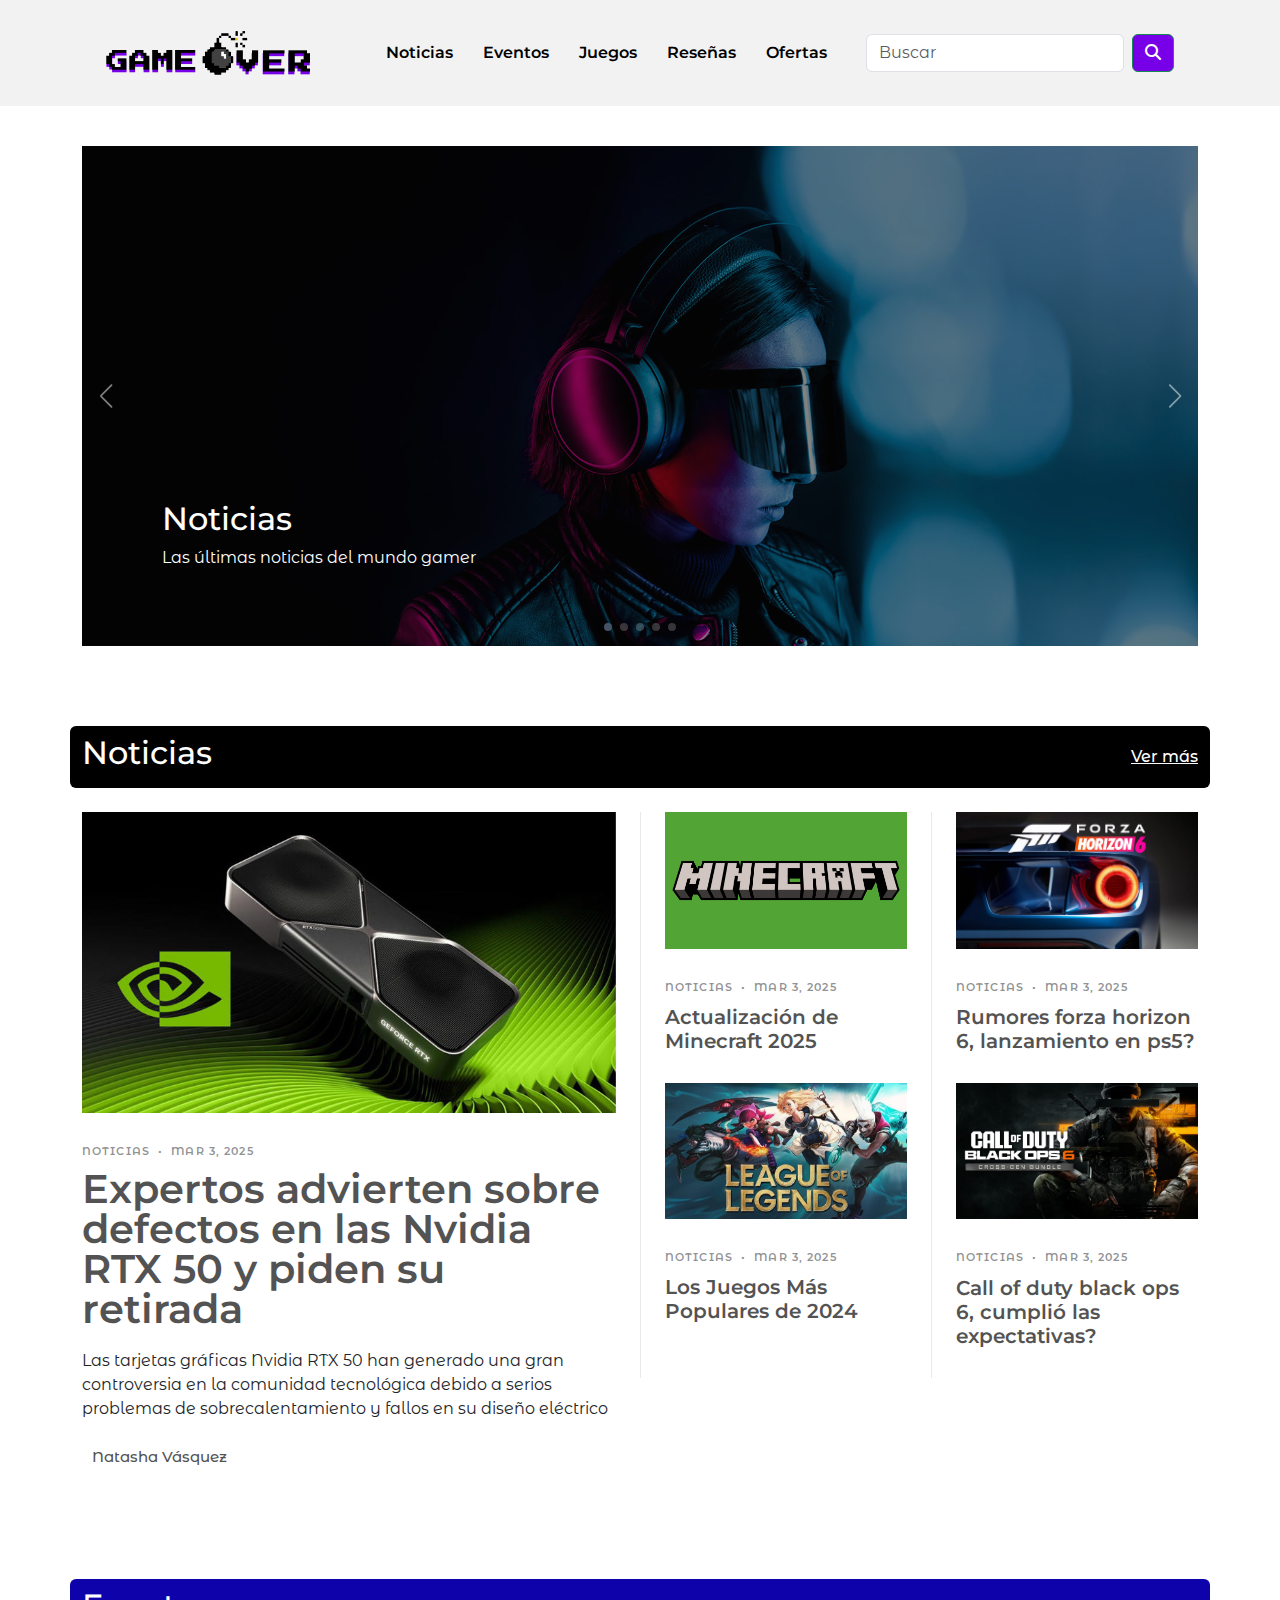
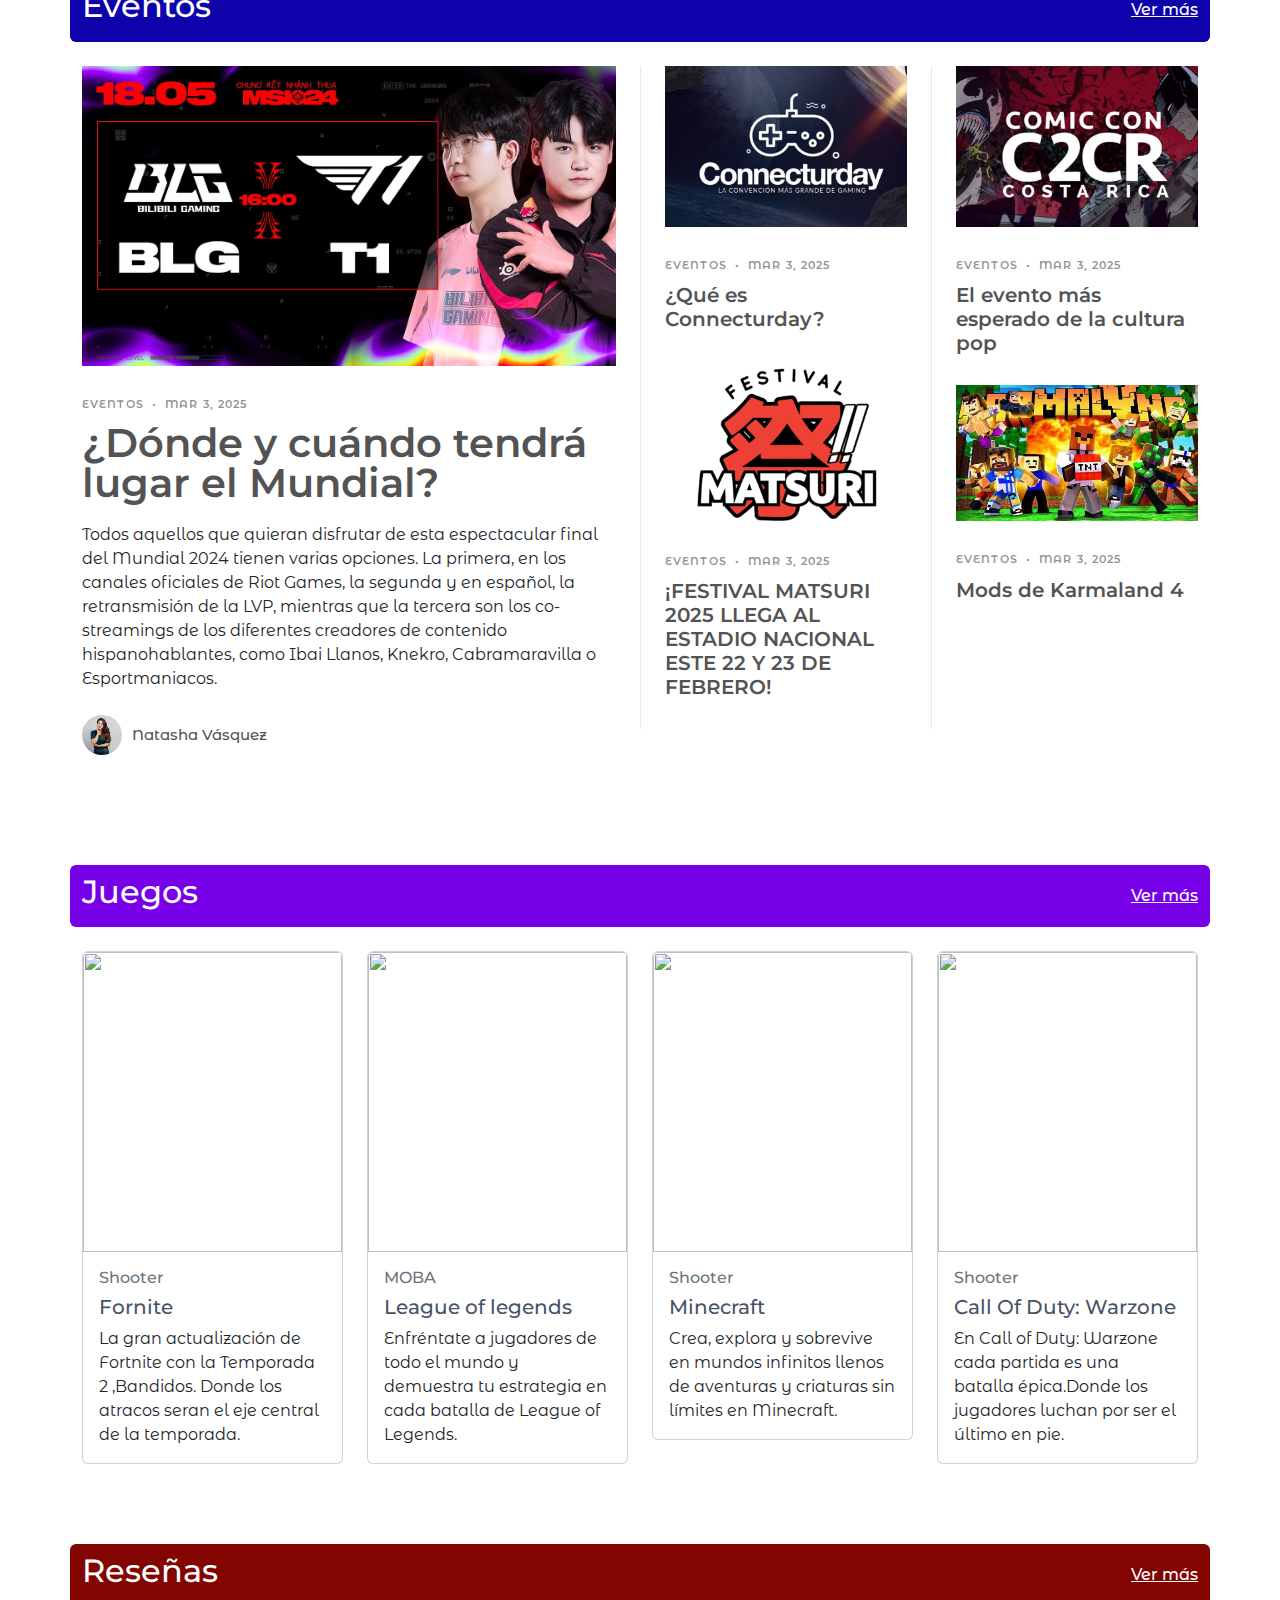
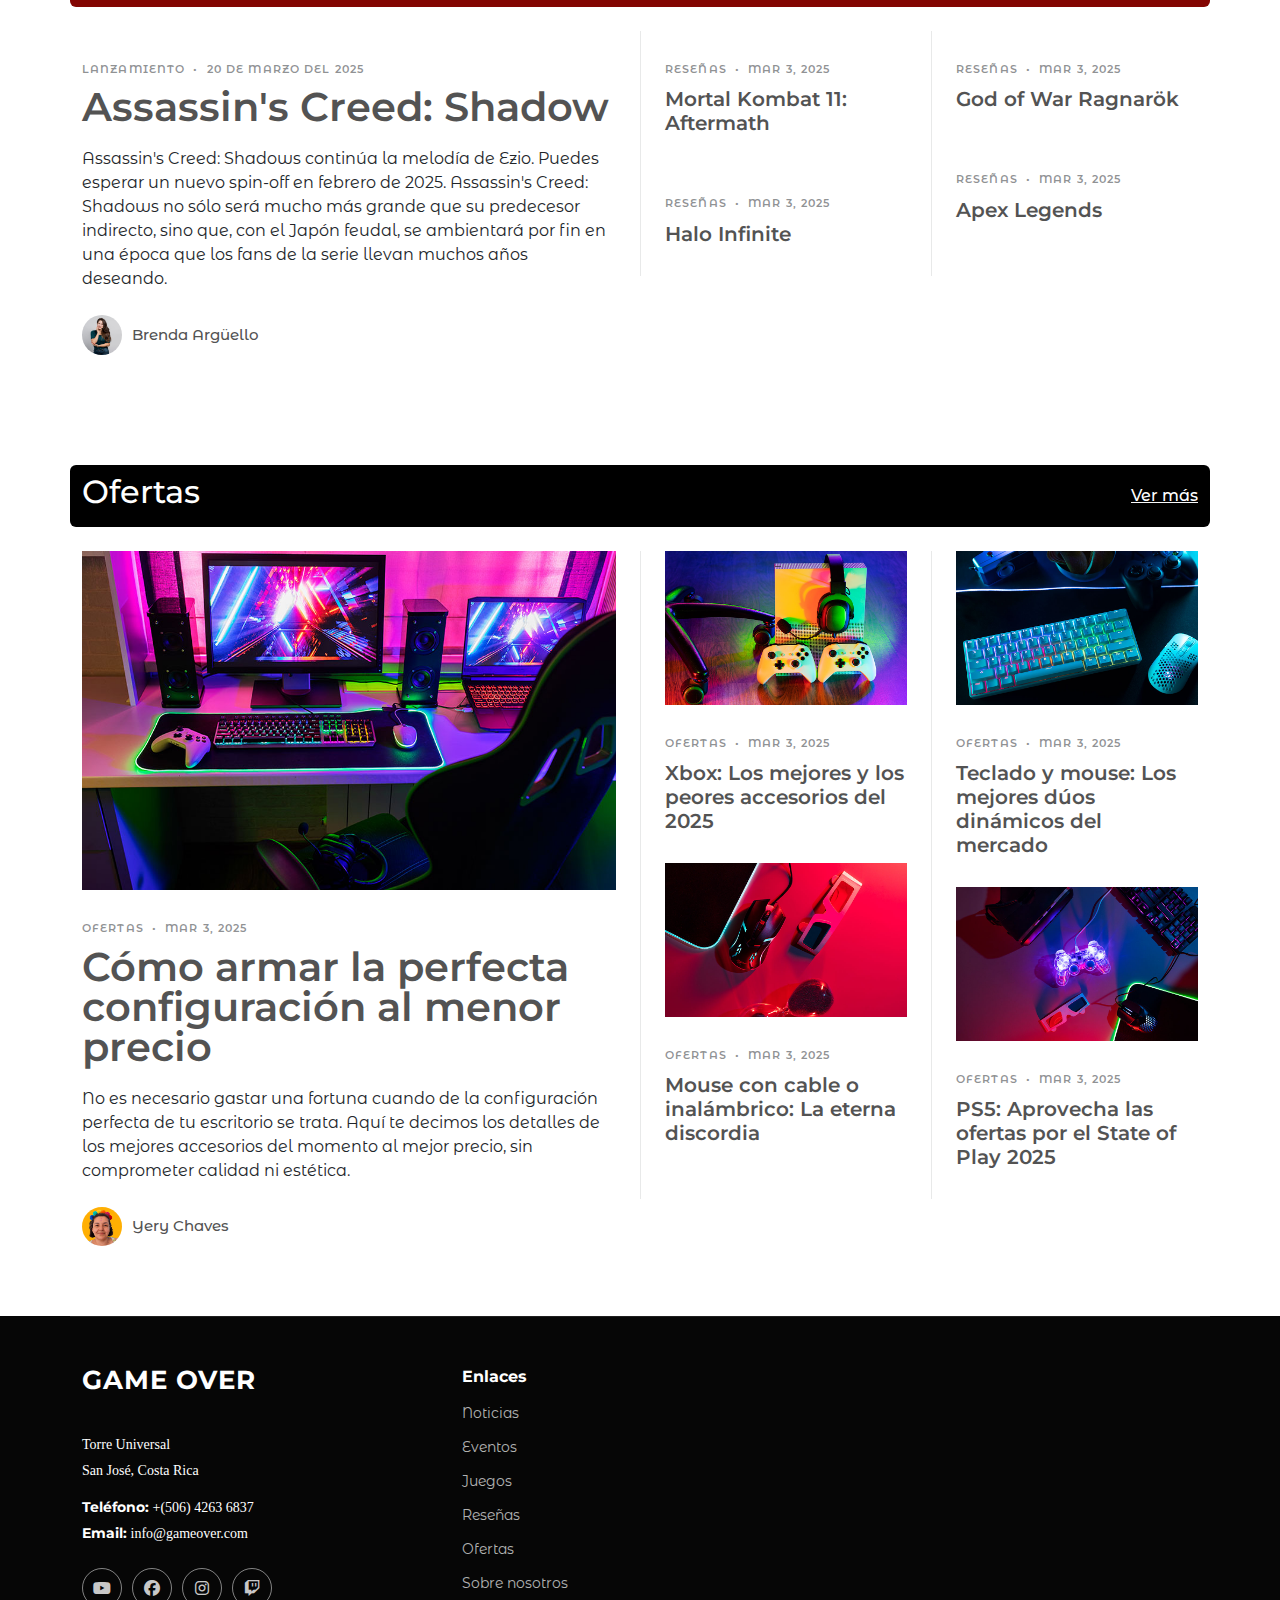
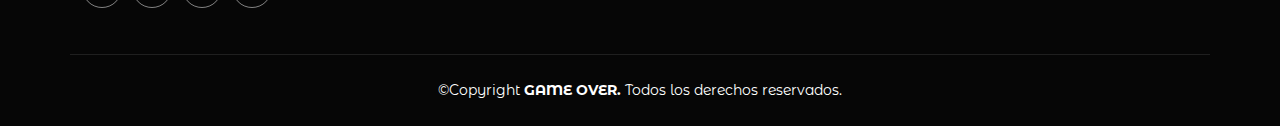
==== index.html @ 5824008f "Merge pull request #15 from yerychaves/natyBranch" ====
<!DOCTYPE html>
<html lang="es">
  <head>
    <meta charset="utf-8" />
    <meta content="width=device-width, initial-scale=1.0" name="viewport" />
    <title>GAME OVER</title>
    <meta
      name="description"
      content="Página informativa acerca del mundo de los videojuegos"
    />
    <meta name="keywords" content="Página informativa gamer" />

    <!-- Search -->
    <link rel="stylesheet" href="assets/css/main.css" />
    <link
      href="https://cdn.jsdelivr.net/npm/bootstrap@5.2.0/dist/css/bootstrap.min.css"
      rel="stylesheet"
      integrity="sha384-gH2yIJqKdNHPEq0n4Mqa/HGKIhSkIHeL5AyhkYV8i59U5AR6csBvApHHNl/vI1Bx"
      crossorigin="anonymous"
    />

    <!-- Favicons -->
    <link href="assets/img/favicon.png" rel="icon" />
    <link href="assets/img/game-over-icon.png" rel="game-over-icon" />

    <!-- Font Awesome -->
    <link
      rel="stylesheet"
      href="https://cdnjs.cloudflare.com/ajax/libs/font-awesome/6.7.2/css/all.min.css"
    />
    <script src="https://cdnjs.cloudflare.com/ajax/libs/font-awesome/6.7.2/js/all.min.js"></script>

    <!-- Fonts -->
    <link rel="preconnect" href="https://fonts.googleapis.com" />
    <link rel="preconnect" href="https://fonts.gstatic.com" crossorigin />
    <link
      href="https://fonts.googleapis.com/css2?family=Montserrat+Alternates:ital,wght@0,100;0,200;0,300;0,400;0,500;0,600;0,700;0,800;0,900;1,100;1,200;1,300;1,400;1,500;1,600;1,700;1,800;1,900&family=Montserrat:ital,wght@0,100..900;1,100..900&family=Press+Start+2P&display=swap"
      rel="stylesheet"
    />

    <!-- Vendor CSS Files -->
    <link
      href="https://cdn.jsdelivr.net/npm/bootstrap@5.3.3/dist/css/bootstrap.min.css"
      rel="stylesheet"
    />
    <link
      rel="stylesheet"
      href="https://cdn.jsdelivr.net/npm/bootstrap-icons@1.11.3/font/bootstrap-icons.min.css"
    />
    <link
      href="https://cdnjs.cloudflare.com/ajax/libs/aos/2.3.4/aos.css"
      rel="stylesheet"
    />
    <link
      rel="stylesheet"
      href="https://cdn.jsdelivr.net/npm/swiper@11/swiper-bundle.min.css"
    />

    <!-- Main CSS File -->
    <link href="assets/css/styles.css" rel="stylesheet" />
    <link href="assets/css/main.css" rel="stylesheet" />
  </head>

  <body class="index-page">
    <header id="header" class="header d-flex align-items-center sticky-top">
      <div
        class="container position-relative d-flex align-items-center justify-content-between"
      >
        <a
          href="index.html"
          class="logo d-flex align-items-center me-auto me-xl-0 ms-4"
        >
          <img src="assets/img/logoweb-GameOver.png" />
        </a>

        <nav id="navmenu" class="navmenu">
          <ul>
            <li>
              <a href="noticias.html" class="fs-6 fw-semibold color-text-nav"
                >Noticias</a
              >
            </li>
            <li>
              <a href="eventos.html" class="fs-6 fw-semibold color-text-nav"
                >Eventos</a
              >
            </li>
            <li>
              <a href="juegos.html" class="fs-6 fw-semibold color-text-nav"
                >Juegos</a
              >
            </li>
            <li>
              <a href="resenas.html" class="fs-6 fw-semibold color-text-nav"
                >Reseñas</a
              >
            </li>
            <li>
              <a href="ofertas.html" class="fs-6 fw-semibold color-text-nav"
                >Ofertas</a
              >
            </li>
            <li>
              <!-- Search Function -->
              <form class="d-flex p-4" role="search">
                <input
                  class="form-control me-2"
                  type="search"
                  placeholder="Buscar"
                  aria-label="Search"
                  id="search-input"
                />
                <button
                  class="btn btn-outline-success bg-color-buttom"
                  type="button"
                  onclick="search()"
                >
                  <i class="fa-solid fa-magnifying-glass color-icon"></i>
                </button>
              </form>
            </li>
          </ul>
          <i class="mobile-nav-toggle d-xl-none bi bi-list"></i>
        </nav>
      </div>
    </header>

    <main class="main">
      <!-- Slider Section -->
      <section id="slider" class="slider section dark-background">
        <div class="container" data-aos="fade-up" data-aos-delay="100">
          <div class="swiper init-swiper">
            <script type="application/json" class="swiper-config">
              {
                "loop": true,
                "speed": 600,
                "autoplay": {
                  "delay": 5000
                },
                "slidesPerView": "auto",
                "centeredSlides": true,
                "pagination": {
                  "el": ".swiper-pagination",
                  "type": "bullets",
                  "clickable": true
                },
                "navigation": {
                  "nextEl": ".swiper-button-next",
                  "prevEl": ".swiper-button-prev"
                }
              }
            </script>

            <div class="swiper-wrapper">
              <div
                class="swiper-slide"
                style="background-image: url('assets/img/noticias-slide.jpg')"
              >
                <div class="content">
                  <h2>
                    <a href="noticias.html"
                      >Noticias</a
                    >
                  </h2>
                  <p>
                    Las últimas noticias del mundo gamer
                  </p>
                </div>
              </div>

              <div
                class="swiper-slide"
                style="background-image: url('assets/img/eventos-slide.jpg')"
              >
                <div class="content">
                  <h2>
                    <a href="eventos.html"
                      >Eventos</a
                    >
                  </h2>
                  <p>
                    Todo sobre los eventos del momento
                  </p>
                </div>
              </div>

              <div
                class="swiper-slide"
                style="background-image: url('assets/img/juegos-slide.jpg')"
              >
                <div class="content">
                  <h2>
                    <a href="juegos.html"
                      >Juegos</a
                    >
                  </h2>
                  <p>
                    Todo lo que quieres saber
                  </p>
                </div>
              </div>

              <div
                class="swiper-slide"
                style="background-image: url('assets/img/resenas-slide.jpg')"
              >
                <div class="content">
                  <h2>
                    <a href="resenas.html"
                      >Reseñas</a
                    >
                  </h2>
                  <p>
                    Descubre nuevos favoritos
                  </p>
                </div>
              </div>

              <div
                class="swiper-slide"
                style="background-image: url('assets/img/ofertas-slide.jpg')"
              >
                <div class="content">
                  <h2>
                    <a href="ofertas.html">Ofertas</a>
                  </h2>
                  <p>Imperdibles oportunidades</p>
                </div>
              </div>
            </div>

            <div class="swiper-button-next"></div>
            <div class="swiper-button-prev"></div>

            <div class="swiper-pagination"></div>
          </div>
        </div>
      </section>
      <!-- /Slider Section -->

      <!-- Noticias Category Section -->
      <section id="lifestyle-category" class="lifestyle-category section">
        <div
          class="container bg-noticias-title mb-4 rounded"
          data-aos="fade-up"
        >
          <div class="d-flex align-items-center justify-content-between py-2">
            <h2 class="text-white">Noticias</h2>
            <a
              href="noticias.html"
              class="text-white fs-6 fw-medium text-decoration-underline link-underline-light"
              >Ver más</a
            >
          </div>
        </div>

        <div class="container" data-aos="fade-up" data-aos-delay="100">
          <div class="row g-5">
            <div class="col-lg-6">
              <div class="post-list lg">
                <a href="noticias-nota.html"
                  ><img src="assets/img/nvidia.jpg" alt="" class="img-fluid"
                /></a>
                <div class="post-meta">
                  <span class="date">Noticias</span>
                  <span class="mx-1">•</span> <span>Mar 3, 2025</span>
                </div>
                <h2>
                  <a href="noticias-nota.html"
                    >Expertos advierten sobre defectos en las Nvidia RTX 50 y
                    piden su retirada</a
                  >
                </h2>
                <p class="mb-4 d-block">
                  Las tarjetas gráficas Nvidia RTX 50 han generado una gran
                  controversia en la comunidad tecnológica debido a serios
                  problemas de sobrecalentamiento y fallos en su diseño
                  eléctrico
                </p>

                <div class="d-flex align-items-center author">
                  <div class="photo">
                    <img src="assets/img/naty.jpeg" alt="" class="img-fluid" />
                  </div>
                  <div class="name">
                    <h3 class="m-0 p-0">Natasha Vásquez</h3>
                  </div>
                </div>
              </div>
            </div>

            <div class="col-lg-6">
              <div class="row g-5">
                <div class="col-lg-6 border-start custom-border">
                  <div class="post-list">
                    <a href="noticias-nota.html"
                      ><img
                        src="assets/img/minecraft.jpg"
                        alt=""
                        class="img-fluid"
                    /></a>
                    <div class="post-meta">
                      <span class="date">Noticias</span>
                      <span class="mx-1">•</span> <span>Mar 3, 2025</span>
                    </div>
                    <h2>
                      <a href="noticias-nota.html"
                        >Actualización de Minecraft 2025</a
                      >
                    </h2>
                  </div>
                  <div class="post-list">
                    <a href="noticias-nota.html"
                      ><img
                        src="assets/img/LEAGUE.jpg"
                        alt=""
                        class="img-fluid"
                    /></a>
                    <div class="post-meta">
                      <span class="date">Noticias</span>
                      <span class="mx-1">•</span> <span>Mar 3, 2025</span>
                    </div>
                    <h2>
                      <a
                        href="https://www.compralobueno.com/gaming/juegos-mas-populares/"
                        >Los Juegos Más Populares de 2024</a
                      >
                    </h2>
                  </div>
                </div>
                <div class="col-lg-6 border-start custom-border">
                  <div class="post-list">
                    <a href="noticias-nota.html"
                      ><img
                        src="assets/img/forza.jpg"
                        alt=""
                        class="img-fluid"
                    /></a>
                    <div class="post-meta">
                      <span class="date">Noticias</span>
                      <span class="mx-1">•</span> <span>Mar 3, 2025</span>
                    </div>
                    <h2>
                      <a href="noticias-nota.html"
                        >Rumores forza horizon 6, lanzamiento en ps5?</a
                      >
                    </h2>
                  </div>
                  <div class="post-list">
                    <a href="noticias-nota.html"
                      ><img src="assets/img/call.jpg" alt="" class="img-fluid"
                    /></a>
                    <div class="post-meta">
                      <span class="date">Noticias</span>
                      <span class="mx-1">•</span> <span>Mar 3, 2025</span>
                    </div>
                    <h2>
                      <a href="noticias-nota.html"
                        >Call of duty black ops 6, cumplió las expectativas?</a
                      >
                    </h2>
                  </div>
                </div>
              </div>
            </div>
          </div>
        </div>
      </section>
      <!-- /Noticias Category Section -->

      <!-- Eventos Category Section -->
      <section id="lifestyle-category" class="lifestyle-category section">
        <div class="container bg-eventos-title mb-4 rounded" data-aos="fade-up">
          <div class="d-flex align-items-center justify-content-between py-2">
            <h2 class="text-white">Eventos</h2>
            <a
              href="eventos.html"
              class="text-white strong fs-6 fw-medium text-decoration-underline link-underline-light"
              >Ver más</a
            >
          </div>
        </div>

        <div class="container" data-aos="fade-up" data-aos-delay="100">
          <div class="row g-5">
            <div class="col-lg-6">
              <div class="post-list lg">
                <a href="eventos-nota.html"
                  ><img
                    src="assets/img/T1.jpg"
                    alt=""
                    class="img-fluid"
                /></a>
                <div class="post-meta">
                  <span class="date">Eventos</span> <span class="mx-1">•</span>
                  <span>Mar 3, 2025</span>
                </div>
                <h2>
                  <a href="eventos-nota.html"
                    >¿Dónde y cuándo tendrá lugar el Mundial?</a
                  >
                </h2>
                <p class="mb-4 d-block">
                  Todos aquellos que quieran disfrutar de esta espectacular final del Mundial 2024 tienen varias opciones. La primera, en los canales oficiales de Riot Games, la segunda y en español, la retransmisión de la LVP, mientras que la tercera son los co-streamings de los diferentes creadores de contenido hispanohablantes, como Ibai Llanos, Knekro, Cabramaravilla o Esportmaniacos.
                </p>

                <div class="d-flex align-items-center author">
                  <div class="photo">
                    <img
                      src="assets/img/person-7.jpg"
                      alt=""
                      class="img-fluid"
                    />
                  </div>
                  <div class="name">
                    <h3 class="m-0 p-0">Natasha Vásquez</h3>
                  </div>
                </div>
              </div>
            </div>

            <div class="col-lg-6">
              <div class="row g-5">
                <div class="col-lg-6 border-start custom-border">
                  <div class="post-list">
                    <a href="eventos-nota.html"
                      ><img
                        src="assets/img/connect.png"
                        alt=""
                        class="img-fluid"
                    /></a>
                    <div class="post-meta">
                      <span class="date">Eventos</span>
                      <span class="mx-1">•</span> <span>Mar 3, 2025</span>
                    </div>
                    <h2>
                      <a href="eventos-nota.html"
                        >¿Qué es Connecturday?</a
                      >
                    </h2>
                  </div>
                  <div class="post-list">
                    <a href="eventos-nota.html"
                      ><img
                        src="assets/img/mitrsuri.png"
                        alt=""
                        class="img-fluid"
                    /></a>
                    <div class="post-meta">
                      <span class="date">Eventos</span>
                      <span class="mx-1">•</span> <span>Mar 3, 2025</span>
                    </div>
                    <h2>
                      <a href="eventos-nota.html"
                        >¡FESTIVAL MATSURI 2025 LLEGA AL ESTADIO NACIONAL ESTE 22 Y 23 DE FEBRERO!</a
                      >
                    </h2>
                  </div>
                </div>
                <div class="col-lg-6 border-start custom-border">
                  <div class="post-list">
                    <a href="eventos-nota.html"
                      ><img
                        src="assets/img/comicon.png"
                        alt=""
                        class="img-fluid"
                    /></a>
                    <div class="post-meta">
                      <span class="date">Eventos</span>
                      <span class="mx-1">•</span> <span>Mar 3, 2025</span>
                    </div>
                    <h2>
                      <a href="eventos-nota.html"
                        >El evento más esperado de la cultura pop</a
                      >
                    </h2>
                  </div>
                  <div class="post-list">
                    <a href="eventos-nota.html"
                      ><img
                        src="assets/img/karmal.jpg"
                        alt=""
                        class="img-fluid"
                    /></a>
                    <div class="post-meta">
                      <span class="date">Eventos</span>
                      <span class="mx-1">•</span> <span>Mar 3, 2025</span>
                    </div>
                    <h2>
                      <a href="eventos-nota.html"
                        >Mods de Karmaland 4</a
                      >
                    </h2>
                  </div>
                </div>
              </div>
            </div>
          </div>
        </div>
      </section>
      <!-- /Eventos Category Section -->

      <!-- Juegos Category Section -->
      <section id="lifestyle-category" class="lifestyle-category section">
        <!-- Section Title -->
        <div class="container bg-games-title mb-4 rounded" data-aos="fade-up">
          <div class="d-flex align-items-center justify-content-between py-2">
            <h2 class="text-white">Juegos</h2>
            <a
              href="juegos.html"
              class="text-white fs-6 fw-medium text-decoration-underline link-underline-light"
              >Ver más</a
            >
          </div>
        </div>
        <!-- End Section Title -->

        <div class="container" data-aos="fade-up" data-aos-delay="100">
          <div class="row">
            <div class="col-md-auto col-lg-3">
              <div class="card">
                <a
                  href="juegos-nota.html"
                  class="games-card-image position-relative overflow-hidden"
                >
                  <img
                    src="https://cdn2.unrealengine.com/fortnite-lawless-battle-pass-mx-1920x1080-51deb2a13c5b.jpg"
                    class="card-img-top img-games"
                    height="300"
                  />
                </a>

                <div class="card-body">
                  <h6 class="text-secondary">Shooter</h6>
                  <h5 class="card-title text-game-title">
                    <a href="juegos-nota.html"> Fornite </a>
                  </h5>
                  <p class="card-text">
                    La gran actualización de Fortnite con la Temporada 2
                    ,Bandidos. Donde los atracos seran el eje central de la
                    temporada.
                  </p>
                </div>
              </div>
            </div>
            <div class="col-md-auto col-lg-3">
              <div class="card">
                <a
                  href="juegos-nota.html"
                  class="games-card-image position-relative overflow-hidden"
                >
                  <img
                    src="https://wallpapers.com/images/hd/1920x1080-league-of-legends-background-1920-x-1080-ogwwvzev2qxoxl75.jpg"
                    class="card-img-top img-games"
                    height="300"
                  />
                </a>

                <div class="card-body">
                  <h6 class="text-secondary">MOBA</h6>
                  <h5 class="card-title text-game-title">
                    <a href="juegos-nota.html">League of legends</a>
                  </h5>

                  <p class="card-text">
                    Enfréntate a jugadores de todo el mundo y demuestra tu
                    estrategia en cada batalla de League of Legends.
                  </p>
                </div>
              </div>
            </div>
            <div class="col-md-auto col-lg-3">
              <div class="card">
                <a
                  href="juegos-nota.html"
                  class="games-card-image position-relative overflow-hidden"
                >
                  <img
                    src="https://cdn.hobbyconsolas.com/sites/navi.axelspringer.es/public/media/image/2023/05/minecraft-120-3043994.jpg?tf=3840x"
                    class="card-img-top img-games"
                    height="300"
                  />
                </a>

                <div class="card-body">
                  <h6 class="text-secondary">Shooter</h6>
                  <h5 class="card-title text-game-title">
                    <a href="juegos-nota.html">Minecraft</a>
                  </h5>
                  <p class="card-text">
                    Crea, explora y sobrevive en mundos infinitos llenos de
                    aventuras y criaturas sin límites en Minecraft.
                  </p>
                </div>
              </div>
            </div>
            <div class="col-md-auto col-lg-3">
              <div class="card">
                <a
                  href="juegos-nota.html"
                  class="games-card-image position-relative overflow-hidden"
                >
                  <img
                    src="https://media.licdn.com/dms/image/v2/D4E10AQEUc4L__mrqMA/image-shrink_800/image-shrink_800/0/1701281408947?e=2147483647&v=beta&t=LZA46An_N2zn8Nmxrc4jJYOj11Uv7iHcqcGezAhcIlQ"
                    class="card-img-top img-games"
                    height="300"
                  />
                </a>
                <div class="card-body">
                  <h6 class="text-secondary">Shooter</h6>
                  <h5 class="card-title text-game-title">
                    <a href="juegos-nota.html"> Call Of Duty: Warzone </a>
                  </h5>
                  <p class="card-text">
                    En Call of Duty: Warzone cada partida es una batalla
                    épica.Donde los jugadores luchan por ser el último en pie.
                  </p>
                </div>
              </div>
            </div>
          </div>
        </div>
      </section>
      <!-- /Juegos Category Section -->

      <!-- Reseñas Category Section -->
      <section id="lifestyle-category" class="lifestyle-category section">
        <!-- Section Title -->
        <div class="container bg-resenas-title mb-4 rounded" data-aos="fade-up">
          <div class="d-flex align-items-center justify-content-between py-2">
            <h2 class="text-white">Reseñas</h2>
            <a
              href="resenas.html"
              class="text-white fs-6 fw-medium text-decoration-underline link-underline-light"
              >Ver más</a
            >
          </div>
        </div>
        <!-- End Section Title -->

        <div class="container" data-aos="fade-up" data-aos-delay="100">
          <div class="row g-5">
            <div class="col-lg-6">
              <div class="post-list lg">
                <a href="resenas-nota.html"
                  ><img
                    src="https://staticctf.ubisoft.com/J3yJr34U2pZ2Ieem48Dwy9uqj5PNUQTn/1RLdppgLllgGZlkjuvHBu6/abbcf1e12935e4654a109324955a5087/RED_KEYART_STD_RGB_WW.jpg"
                    alt=""
                    class="img-fluid"
                /></a>
                <div class="post-meta">
                  <span class="date">Lanzamiento</span>
                  <span class="mx-1">•</span>
                  <span>20 de marzo del 2025</span>
                </div>
                <h2>
                  <a href="resenas-nota.html">Assassin's Creed: Shadow</a>
                </h2>
                <p class="mb-4 d-block">
                  Assassin's Creed: Shadows continúa la melodía de Ezio. Puedes
                  esperar un nuevo spin-off en febrero de 2025. Assassin's
                  Creed: Shadows no sólo será mucho más grande que su predecesor
                  indirecto, sino que, con el Japón feudal, se ambientará por
                  fin en una época que los fans de la serie llevan muchos años
                  deseando.
                </p>

                <div class="d-flex align-items-center author">
                  <div class="photo">
                    <img
                      src="assets/img/person-7.jpg"
                      alt=""
                      class="img-fluid"
                    />
                  </div>
                  <div class="name">
                    <h3 class="m-0 p-0">Brenda Argüello</h3>
                  </div>
                </div>
              </div>
            </div>

            <div class="col-lg-6">
              <div class="row g-5">
                <div class="col-lg-6 border-start custom-border">
                  <div class="post-list">
                    <a href="resenas-nota.html"
                      ><img
                        src="https://noespaisparafrikis.com/wp-content/uploads/2020/06/mortal-kombat-aftermath_portada.jpg"
                        alt=""
                        class="img-fluid"
                    /></a>
                    <div class="post-meta">
                      <span class="date">Reseñas</span>
                      <span class="mx-1">•</span> <span>Mar 3, 2025</span>
                    </div>
                    <h2>
                      <a href="resenas-nota.html"
                        >Mortal Kombat 11: Aftermath</a
                      >
                    </h2>
                  </div>
                  <div class="post-list">
                    <a href="resenas-nota.html"
                      ><img
                        src="https://generacionxbox.com/wp-content/uploads/2023/10/halo-infinite.jpg"
                        alt=""
                        class="img-fluid"
                    /></a>
                    <div class="post-meta">
                      <span class="date">Reseñas</span>
                      <span class="mx-1">•</span> <span>Mar 3, 2025</span>
                    </div>
                    <h2>
                      <a href="resenas-nota.html">Halo Infinite</a>
                    </h2>
                  </div>
                </div>
                <div class="col-lg-6 border-start custom-border">
                  <div class="post-list">
                    <a href="resenas-nota.html"
                      ><img
                        src="https://game-reviewer.com/wp-content/uploads/2022/10/1173124.jpg"
                        alt=""
                        class="img-fluid"
                    /></a>
                    <div class="post-meta">
                      <span class="date">Reseñas</span>
                      <span class="mx-1">•</span> <span>Mar 3, 2025</span>
                    </div>
                    <h2>
                      <a href="resenas-nota.html">God of War Ragnarök</a>
                    </h2>
                  </div>
                  <div class="post-list">
                    <a href="resenas-nota.html"
                      ><img
                        src="https://blogger.googleusercontent.com/img/b/R29vZ2xl/AVvXsEggNd9dol7JJT9hfhg2qhFZSaI9C-_733z0-wfw6TdT4qFgtNI3NtmPsc9m0-Am7SoooGMGFGENo70MJ2gZK46SwsVeab8BkkvvEm55Lj0DdTc4GzThT2Qfgi4jwrVc7rxrI4V8pko_rNkw/s1600/capa2.png"
                        alt=""
                        class="img-fluid"
                    /></a>
                    <div class="post-meta">
                      <span class="date">Reseñas</span>
                      <span class="mx-1">•</span> <span>Mar 3, 2025</span>
                    </div>
                    <h2>
                      <a href="resenas-nota.html">Apex Legends</a>
                    </h2>
                  </div>
                </div>
              </div>
            </div>
          </div>
        </div>
      </section>
      <!-- /Reseñas Category Section -->

      <!-- Ofertas Category Section -->
      <section id="lifestyle-category" class="lifestyle-category section">
        <!-- Section Title -->
        <div class="container bg-ofertas-title mb-4 rounded" data-aos="fade-up">
          <div class="d-flex align-items-center justify-content-between py-2">
            <h2 class="text-white">Ofertas</h2>
            <a
              href="ofertas.html"
              class="text-white fs-6 fw-medium text-decoration-underline link-underline-light"
              >Ver más</a
            >
          </div>
        </div>
        <!-- End Section Title -->

        <div class="container" data-aos="fade-up" data-aos-delay="100">
          <div class="row g-5">
            <div class="col-lg-6">
              <div class="post-list lg">
                <a href="ofertas-nota.html"
                  ><img src="assets/img/ofertas-1.jpg" alt="" class="img-fluid"
                /></a>
                <div class="post-meta">
                  <span class="date">Ofertas</span> <span class="mx-1">•</span>
                  <span>Mar 3, 2025</span>
                </div>
                <h2>
                  <a href="ofertas-nota.html"
                    >Cómo armar la perfecta configuración al menor precio</a
                  >
                </h2>
                <p class="mb-4 d-block">
                  No es necesario gastar una fortuna cuando de la configuración
                  perfecta de tu escritorio se trata. Aquí te decimos los
                  detalles de los mejores accesorios del momento al mejor
                  precio, sin comprometer calidad ni estética.
                </p>

                <div class="d-flex align-items-center author">
                  <div class="photo">
                    <img
                      src="assets/img/yac-index-pic.jpg"
                      alt=""
                      class="img-fluid"
                    />
                  </div>
                  <div class="name">
                    <h3 class="m-0 p-0">Yery Chaves</h3>
                  </div>
                </div>
              </div>
            </div>

            <div class="col-lg-6">
              <div class="row g-5">
                <div class="col-lg-6 border-start custom-border">
                  <div class="post-list">
                    <a href="ofertas-nota.html"
                      ><img
                        src="assets/img/ofertas-2.jpg"
                        alt=""
                        class="img-fluid"
                    /></a>
                    <div class="post-meta">
                      <span class="date">Ofertas</span>
                      <span class="mx-1">•</span> <span>Mar 3, 2025</span>
                    </div>
                    <h2>
                      <a href="ofertas-nota.html"
                        >Xbox: Los mejores y los peores accesorios del 2025</a
                      >
                    </h2>
                  </div>
                  <div class="post-list">
                    <a href="ofertas-nota.html"
                      ><img
                        src="assets/img/ofertas-3.jpg"
                        alt=""
                        class="img-fluid"
                    /></a>
                    <div class="post-meta">
                      <span class="date">Ofertas</span>
                      <span class="mx-1">•</span> <span>Mar 3, 2025</span>
                    </div>
                    <h2>
                      <a href="ofertas-nota.html"
                        >Mouse con cable o inalámbrico: La eterna discordia</a
                      >
                    </h2>
                  </div>
                </div>
                <div class="col-lg-6 border-start custom-border">
                  <div class="post-list">
                    <a href="ofertas-nota.html"
                      ><img
                        src="assets/img/ofertas-4.jpg"
                        alt=""
                        class="img-fluid"
                    /></a>
                    <div class="post-meta">
                      <span class="date">Ofertas</span>
                      <span class="mx-1">•</span> <span>Mar 3, 2025</span>
                    </div>
                    <h2>
                      <a href="ofertas-nota.html"
                        >Teclado y mouse: Los mejores dúos dinámicos del
                        mercado</a
                      >
                    </h2>
                  </div>
                  <div class="post-list">
                    <a href="ofertas-nota.html"
                      ><img
                        src="assets/img/ofertas-5.jpg"
                        alt=""
                        class="img-fluid"
                    /></a>
                    <div class="post-meta">
                      <span class="date">Ofertas</span>
                      <span class="mx-1">•</span> <span>Mar 3, 2025</span>
                    </div>
                    <h2>
                      <a href="ofertas-nota.html"
                        >PS5: Aprovecha las ofertas por el State of Play 2025</a
                      >
                    </h2>
                  </div>
                </div>
              </div>
            </div>
          </div>
        </div>
      </section>
      <!-- /Ofertas Category Section -->
    </main>

    <footer id="footer" class="footer dark-background">
      <div class="container footer-top">
        <div class="row gy-4">
          <div class="col-lg-4 col-md-6 footer-about">
            <a href="index.html" class="logo d-flex align-items-center">
              <span class="sitename">GAME OVER</span>
            </a>
            <div class="footer-contact pt-3">
              <p>Torre Universal</p>
              <p>San José, Costa Rica</p>
              <p class="mt-3">
                <strong>Teléfono:</strong> <span>+(506) 4263 6837</span>
              </p>
              <p><strong>Email:</strong> <span>info@gameover.com</span></p>
            </div>

            <div class="social-links d-flex mt-4">
              <a
                href="https://www.youtube.com/"
                alt="Cuenta de YouTube de GAME OVER"
                target="_blank"
                ><i class="fa-brands fa-youtube"></i
              ></a>
              <a
                href="https://www.facebook.com/"
                alt="Cuenta de Facebook de GAME OVER"
                target="_blank"
                ><i class="fa-brands fa-facebook"></i
              ></a>
              <a
                href="https://www.instagram.com/"
                alt="Cuenta de Instagram de GAME OVER"
                target="_blank"
                ><i class="fa-brands fa-instagram"></i
              ></a>
              <a
                href="https://www.twitch.tv/"
                alt="Cuenta de Twitch de GAME OVER"
                target="_blank"
                ><i class="fa-brands fa-twitch"></i
              ></a>
            </div>
          </div>

          <div class="col-lg-2 col-md-3 footer-links">
            <h4>Enlaces</h4>
            <ul>
              <li><a href="noticias.html">Noticias</a></li>
              <li><a href="eventos.html">Eventos</a></li>
              <li><a href="juegos.html">Juegos</a></li>
              <li><a href="resenas.html">Reseñas</a></li>
              <li><a href="ofertas.html">Ofertas</a></li>
              <li><a href="sobre-nosotros.html">Sobre nosotros</a></li>
            </ul>
          </div>
        </div>
      </div>

      <div class="container copyright text-center mt-4">
        <p>
          ©<span>Copyright</span
          ><strong class="px-1 sitename">GAME OVER.</strong
          ><span>Todos los derechos reservados.</span>
        </p>
      </div>
    </footer>

    <!-- Scroll Top -->
    <a
      href="#"
      id="scroll-top"
      class="scroll-top d-flex align-items-center justify-content-center"
      ><i class="bi bi-arrow-up-short"></i
    ></a>

    <!-- Preloader -->
    <div id="preloader"></div>

    <!-- Vendor JS Files -->
    <script src="https://cdn.jsdelivr.net/npm/bootstrap@5.3.3/dist/js/bootstrap.bundle.min.js"></script>
    <script src="https://cdnjs.cloudflare.com/ajax/libs/aos/2.3.4/aos.js"></script>
    <script src="https://cdn.jsdelivr.net/npm/swiper@11/swiper-bundle.min.js"></script>

    <!-- Main JS File -->
    <script src="assets/js/main.js"></script>
    <script src="assets/js/search.js"></script>
  </body>
</html>
---- assets/css/main.css ----
.press-start-2p-regular {
  font-family: "Press Start 2P", serif;
  font-weight: 400;
  font-style: normal;
}

.montserrat-alternates-thin {
  font-family: "Montserrat Alternates", serif;
  font-weight: 100;
  font-style: normal;
}

.montserrat-alternates-extralight {
  font-family: "Montserrat Alternates", serif;
  font-weight: 200;
  font-style: normal;
}

.montserrat-alternates-light {
  font-family: "Montserrat Alternates", serif;
  font-weight: 300;
  font-style: normal;
}

.montserrat-alternates-regular {
  font-family: "Montserrat Alternates", serif;
  font-weight: 400;
  font-style: normal;
}

.montserrat-alternates-medium {
  font-family: "Montserrat Alternates", serif;
  font-weight: 500;
  font-style: normal;
}

.montserrat-alternates-semibold {
  font-family: "Montserrat Alternates", serif;
  font-weight: 600;
  font-style: normal;
}

.montserrat-alternates-bold {
  font-family: "Montserrat Alternates", serif;
  font-weight: 700;
  font-style: normal;
}

.montserrat-alternates-extrabold {
  font-family: "Montserrat Alternates", serif;
  font-weight: 800;
  font-style: normal;
}

.montserrat-alternates-black {
  font-family: "Montserrat Alternates", serif;
  font-weight: 900;
  font-style: normal;
}

.montserrat-alternates-thin-italic {
  font-family: "Montserrat Alternates", serif;
  font-weight: 100;
  font-style: italic;
}

.montserrat-alternates-extralight-italic {
  font-family: "Montserrat Alternates", serif;
  font-weight: 200;
  font-style: italic;
}

.montserrat-alternates-light-italic {
  font-family: "Montserrat Alternates", serif;
  font-weight: 300;
  font-style: italic;
}

.montserrat-alternates-regular-italic {
  font-family: "Montserrat Alternates", serif;
  font-weight: 400;
  font-style: italic;
}

.montserrat-alternates-medium-italic {
  font-family: "Montserrat Alternates", serif;
  font-weight: 500;
  font-style: italic;
}

.montserrat-alternates-semibold-italic {
  font-family: "Montserrat Alternates", serif;
  font-weight: 600;
  font-style: italic;
}

.montserrat-alternates-bold-italic {
  font-family: "Montserrat Alternates", serif;
  font-weight: 700;
  font-style: italic;
}

.montserrat-alternates-extrabold-italic {
  font-family: "Montserrat Alternates", serif;
  font-weight: 800;
  font-style: italic;
}

.montserrat-alternates-black-italic {
  font-family: "Montserrat Alternates", serif;
  font-weight: 900;
  font-style: italic;
}

.montserrat-regular-400{
  font-family: "Montserrat", serif;
  font-optical-sizing: auto;
  font-weight: 400;
  font-style: normal;
}

/* Global Colors - The following color variables are used throughout the website. Updating them here will change the color scheme of the entire website */
:root { 
  --background-color: #ffffff; /* Background color for the entire website, including individual sections */
  --default-color: #212529; /* Default color used for the majority of the text content across the entire website */
  --heading-color: #535353; /* Color for headings, subheadings and title throughout the website */
  --accent-color: #465367; /* Accent color that represents your brand on the website. It's used for buttons, links, and other elements that need to stand out */
  --surface-color: #ffffff; /* The surface color is used as a background of boxed elements within sections, such as cards, icon boxes, or other elements that require a visual separation from the global background. */
  --contrast-color: #ffffff; /* Contrast color for text, ensuring readability against backgrounds of accent, heading, or default colors. */
}

/* Nav Menu Colors - The following color variables are used specifically for the navigation menu. They are separate from the global colors to allow for more customization options */
:root {
  --nav-color: #6a6a6a;  /* The default color of the main navmenu links */
  --nav-hover-color: #465367; /* Applied to main navmenu links when they are hovered over or active */
  --nav-mobile-background-color: #ffffff; /* Used as the background color for mobile navigation menu */
  --nav-dropdown-background-color: #ffffff; /* Used as the background color for dropdown items that appear when hovering over primary navigation items */
  --nav-dropdown-color: #6a6a6a; /* Used for navigation links of the dropdown items in the navigation menu. */
  --nav-dropdown-hover-color: #465367; /* Similar to --nav-hover-color, this color is applied to dropdown navigation links when they are hovered over. */
}

/* Fonts */
:root {
  --default-font: "Montserrat Alternates", serif;
  --nav-font: "Montserrat", serif;
  --heading-font: "Montserrat", serif;
}

/* Color Presets - These classes override global colors when applied to any section or element, providing reuse of the same color scheme. */

.light-background {
  --background-color: #f9f9f9;
  --surface-color: #ffffff;
}

.dark-background {
  --background-color: #060606;
  --default-color: #ffffff;
  --heading-color: #ffffff;
  --surface-color: #252525;
  --contrast-color: #ffffff;
}

/* Smooth scroll */
:root {
  scroll-behavior: smooth;
}

/*--------------------------------------------------------------
# General Styling & Shared Classes
--------------------------------------------------------------*/
body {
  color: var(--default-color);
  background-color: var(--background-color);
  font-family: var(--default-font);
}

a {
  color: var(--accent-color);
  text-decoration: none;
  transition: 0.3s;
}

a:hover {
  color: color-mix(in srgb, var(--accent-color), transparent 25%);
  text-decoration: underline;
}

a:active {
	text-decoration: underline;
}

h1,
h2,
h3,
h4,
h5,
h6 {
  color: var(--heading-color);
  font-family: var(--heading-font);
}

/* PHP Email Form Messages
------------------------------*/
.php-email-form .error-message {
  display: none;
  background: #df1529;
  color: #ffffff;
  text-align: left;
  padding: 15px;
  margin-bottom: 24px;
  font-weight: 600;
}

.php-email-form .sent-message {
  display: none;
  color: #ffffff;
  background: #059652;
  text-align: center;
  padding: 15px;
  margin-bottom: 24px;
  font-weight: 600;
}

.php-email-form .loading {
  display: none;
  background: var(--surface-color);
  text-align: center;
  padding: 15px;
  margin-bottom: 24px;
}

.php-email-form .loading:before {
  content: "";
  display: inline-block;
  border-radius: 50%;
  width: 24px;
  height: 24px;
  margin: 0 10px -6px 0;
  border: 3px solid var(--accent-color);
  border-top-color: var(--surface-color);
  animation: php-email-form-loading 1s linear infinite;
}

@keyframes php-email-form-loading {
  0% {
    transform: rotate(0deg);
  }

  100% {
    transform: rotate(360deg);
  }
}

/*--------------------------------------------------------------
# Global Header
--------------------------------------------------------------*/
.header {
  --background-color: #f2f2f2;
  color: var(--default-color);
  background-color: var(--background-color);
  padding: 10px 0;
  transition: all 0.5s;
  z-index: 997;
}

.header .logo {
  line-height: 1;
}

.header .logo img {
  max-height: 45px;
  margin-right: 10px;
}

.header .logo h1 {
  font-size: 30px;
  margin: 0;
  font-weight: 500;
  color: var(--heading-color);
}

.header .header-social-links {
  padding-right: 15px;
}

.header .header-social-links a {
  color: color-mix(in srgb, var(--default-color), transparent 40%);
  padding-left: 6px;
  display: inline-block;
  transition: 0.3s;
  font-size: 16px;
}

.header .header-social-links a:hover {
  color: var(--accent-color);
}

.header .header-social-links a i {
  line-height: 0px;
}

@media (max-width: 1200px) {
  .header .logo {
    order: 1;
  }

  .header .header-social-links {
    order: 2;
  }

  .header .navmenu {
    order: 3;
  }
}

/*--------------------------------------------------------------
# Navigation Menu
--------------------------------------------------------------*/
/* Navmenu - Desktop */
@media (min-width: 1200px) {
  .navmenu {
    padding: 0;
  }

  .navmenu ul {
    margin: 0;
    padding: 0;
    display: flex;
    list-style: none;
    align-items: center;
  }

  .navmenu li {
    position: relative;
  }

  .navmenu a,
  .navmenu a:focus {
    color: var(--nav-color);
    padding: 18px 15px;
    font-size: 14px;
    font-family: var(--nav-font);
    font-weight: 400;
    display: flex;
    align-items: center;
    justify-content: space-between;
    white-space: nowrap;
    transition: 0.3s;
  }

  .navmenu a i,
  .navmenu a:focus i {
    font-size: 12px;
    line-height: 0;
    margin-left: 5px;
    transition: 0.3s;
  }

  .navmenu li:last-child a {
    padding-right: 0;
  }

  .navmenu li:hover>a,
  .navmenu .active,
  .navmenu .active:focus {
    color: var(--nav-hover-color);
  }

  .navmenu .dropdown ul {
    margin: 0;
    padding: 10px 0;
    background: var(--nav-dropdown-background-color);
    display: block;
    position: absolute;
    visibility: hidden;
    left: 14px;
    top: 130%;
    opacity: 0;
    transition: 0.3s;
    border-radius: 4px;
    z-index: 99;
    box-shadow: 0px 0px 30px rgba(0, 0, 0, 0.1);
  }

  .navmenu .dropdown ul li {
    min-width: 200px;
  }

  .navmenu .dropdown ul a {
    padding: 10px 20px;
    font-size: 15px;
    text-transform: none;
    color: var(--nav-dropdown-color);
  }

  .navmenu .dropdown ul a i {
    font-size: 12px;
  }

  .navmenu .dropdown ul a:hover,
  .navmenu .dropdown ul .active:hover,
  .navmenu .dropdown ul li:hover>a {
    color: var(--nav-dropdown-hover-color);
  }

  .navmenu .dropdown:hover>ul {
    opacity: 1;
    top: 100%;
    visibility: visible;
  }

  .navmenu .dropdown .dropdown ul {
    top: 0;
    left: -90%;
    visibility: hidden;
  }

  .navmenu .dropdown .dropdown:hover>ul {
    opacity: 1;
    top: 0;
    left: -100%;
    visibility: visible;
  }
}

/* Navmenu - Mobile */
@media (max-width: 1199px) {
  .mobile-nav-toggle {
    color: var(--nav-color);
    font-size: 28px;
    line-height: 0;
    margin-right: 10px;
    cursor: pointer;
    transition: color 0.3s;
  }

  .navmenu {
    padding: 0;
    z-index: 9997;
  }

  .navmenu ul {
    display: none;
    list-style: none;
    position: absolute;
    inset: 60px 20px 20px 20px;
    padding: 10px 0;
    margin: 0;
    border-radius: 6px;
    background-color: var(--nav-mobile-background-color);
    overflow-y: auto;
    transition: 0.3s;
    z-index: 9998;
    box-shadow: 0px 0px 30px rgba(0, 0, 0, 0.1);
  }

  .navmenu a,
  .navmenu a:focus {
    color: var(--nav-dropdown-color);
    padding: 10px 20px;
    font-family: var(--nav-font);
    font-size: 17px;
    font-weight: 500;
    display: flex;
    align-items: center;
    justify-content: space-between;
    white-space: nowrap;
    transition: 0.3s;
  }

  .navmenu a i,
  .navmenu a:focus i {
    font-size: 12px;
    line-height: 0;
    margin-left: 5px;
    width: 30px;
    height: 30px;
    display: flex;
    align-items: center;
    justify-content: center;
    border-radius: 50%;
    transition: 0.3s;
    background-color: color-mix(in srgb, var(--accent-color), transparent 90%);
  }

  .navmenu a i:hover,
  .navmenu a:focus i:hover {
    background-color: var(--accent-color);
    color: var(--contrast-color);
  }

  .navmenu a:hover,
  .navmenu .active,
  .navmenu .active:focus {
    color: var(--nav-dropdown-hover-color);
  }

  .navmenu .active i,
  .navmenu .active:focus i {
    background-color: var(--accent-color);
    color: var(--contrast-color);
    transform: rotate(180deg);
  }

  .navmenu .dropdown ul {
    position: static;
    display: none;
    z-index: 99;
    padding: 10px 0;
    margin: 10px 20px;
    background-color: var(--nav-dropdown-background-color);
    border: 1px solid color-mix(in srgb, var(--default-color), transparent 90%);
    box-shadow: none;
    transition: all 0.5s ease-in-out;
  }

  .navmenu .dropdown ul ul {
    background-color: rgba(33, 37, 41, 0.1);
  }

  .navmenu .dropdown>.dropdown-active {
    display: block;
    background-color: rgba(33, 37, 41, 0.03);
  }

  .mobile-nav-active {
    overflow: hidden;
  }

  .mobile-nav-active .mobile-nav-toggle {
    color: #fff;
    position: absolute;
    font-size: 32px;
    top: 15px;
    right: 15px;
    margin-right: 0;
    z-index: 9999;
  }

  .mobile-nav-active .navmenu {
    position: fixed;
    overflow: hidden;
    inset: 0;
    background: rgba(33, 37, 41, 0.8);
    transition: 0.3s;
  }

  .mobile-nav-active .navmenu>ul {
    display: block;
  }

  	/*Buscador*/

.header .searchLabel {
    padding-right: 15px;
	padding-left: 6px;
	position: relative;
	font-size: 16px;
}

.card{
    margin-bottom: 20px;
}

}

/*--------------------------------------------------------------
# Global Footer
--------------------------------------------------------------*/
.footer {
  color: var(--default-color);
  background-color: var(--background-color);
  font-size: 14px;
  position: relative;
}

.footer .footer-top {
  padding-top: 50px;
  border-top: 1px solid color-mix(in srgb, var(--default-color), transparent 90%);
}

.footer .footer-about .logo {
  line-height: 1;
  margin-bottom: 25px;
}

.footer .footer-about .logo img {
  max-height: 40px;
  margin-right: 6px;
}

.footer .footer-about .logo span {
  color: var(--heading-color);
  font-family: var(--heading-font);
  font-size: 26px;
  font-weight: 700;
  letter-spacing: 1px;
}

.footer .footer-about p {
  font-size: 14px;
  font-family: var(--heading-font);
}

.footer .social-links a {
  display: flex;
  align-items: center;
  justify-content: center;
  width: 40px;
  height: 40px;
  border-radius: 50%;
  border: 1px solid color-mix(in srgb, var(--default-color), transparent 50%);
  font-size: 16px;
  color: color-mix(in srgb, var(--default-color), transparent 20%);
  margin-right: 10px;
  transition: 0.3s;
}

.footer .social-links a:hover {
  color: var(--accent-color);
  border-color: var(--accent-color);
}

.footer h4 {
  font-size: 16px;
  font-weight: bold;
  position: relative;
  padding-bottom: 12px;
}

.footer .footer-links {
  margin-bottom: 30px;
}

.footer .footer-links ul {
  list-style: none;
  padding: 0;
  margin: 0;
}

.footer .footer-links ul i {
  padding-right: 2px;
  font-size: 12px;
  line-height: 0;
}

.footer .footer-links ul li {
  padding: 10px 0;
  display: flex;
  align-items: center;
}

.footer .footer-links ul li:first-child {
  padding-top: 0;
}

.footer .footer-links ul a {
  color: color-mix(in srgb, var(--default-color), transparent 30%);
  display: inline-block;
  line-height: 1;
}

.footer .footer-links ul a:hover {
  color: var(--accent-color);
}

.footer .footer-contact p {
  margin-bottom: 5px;
}

.footer .copyright {
  padding: 25px 0;
  border-top: 1px solid color-mix(in srgb, var(--default-color), transparent 90%);
}

.footer .copyright p {
  margin-bottom: 0;
}

.footer .credits {
  margin-top: 8px;
  font-size: 13px;
}

.footer .credits a {
  color: var(--default-color);
}

/*--------------------------------------------------------------
# Preloader
--------------------------------------------------------------*/
#preloader {
  position: fixed;
  inset: 0;
  z-index: 999999;
  overflow: hidden;
  background: var(--background-color);
  transition: all 0.6s ease-out;
}

#preloader:before {
  content: "";
  position: fixed;
  top: calc(50% - 30px);
  left: calc(50% - 30px);
  border: 6px solid #ffffff;
  border-color: var(--accent-color) transparent var(--accent-color) transparent;
  border-radius: 50%;
  width: 60px;
  height: 60px;
  animation: animate-preloader 1.5s linear infinite;
}

@keyframes animate-preloader {
  0% {
    transform: rotate(0deg);
  }

  100% {
    transform: rotate(360deg);
  }
}

/*--------------------------------------------------------------
# Scroll Top Button
--------------------------------------------------------------*/
.scroll-top {
  position: fixed;
  visibility: hidden;
  opacity: 0;
  right: 15px;
  bottom: 15px;
  z-index: 99999;
  background-color: var(--accent-color);
  width: 40px;
  height: 40px;
  border-radius: 4px;
  transition: all 0.4s;
}

.scroll-top i {
  font-size: 24px;
  color: var(--contrast-color);
  line-height: 0;
}

.scroll-top:hover {
  background-color: color-mix(in srgb, var(--accent-color), transparent 20%);
  color: var(--contrast-color);
}

.scroll-top.active {
  visibility: visible;
  opacity: 1;
}

/*--------------------------------------------------------------
# Disable aos animation delay on mobile devices
--------------------------------------------------------------*/
@media screen and (max-width: 768px) {
  [data-aos-delay] {
    transition-delay: 0 !important;
  }
}

/*--------------------------------------------------------------
# Global Page Titles & Breadcrumbs
--------------------------------------------------------------*/
.page-title {
  color: var(--default-color);
  background-color: var(--background-color);
  padding: 25px 0;
  position: relative;
  border-bottom: 1px solid color-mix(in srgb, var(--default-color), transparent 90%);
}

.page-title h1 {
  font-size: 24px;
  font-weight: 700;
}

.page-title .breadcrumbs ol {
  display: flex;
  flex-wrap: wrap;
  list-style: none;
  padding: 0;
  margin: 0;
  font-size: 14px;
  font-weight: 400;
}

.page-title .breadcrumbs ol li+li {
  padding-left: 10px;
}

.page-title .breadcrumbs ol li+li::before {
  content: "/";
  display: inline-block;
  padding-right: 10px;
  color: color-mix(in srgb, var(--default-color), transparent 70%);
}

/*--------------------------------------------------------------
# Global Sections
--------------------------------------------------------------*/
section,
.section {
  color: var(--default-color);
  background-color: var(--background-color);
  padding: 40px 0;
  scroll-margin-top: 90px;
  overflow: clip;
}

@media (max-width: 1199px) {

  section,
  .section {
    scroll-margin-top: 66px;
  }
}

/*--------------------------------------------------------------
# Global Section Titles
--------------------------------------------------------------*/
.section-title {
  margin-bottom: 60px;
  position: relative;
}

.section-title .section-title-container {
  padding-bottom: 10px;
  border-bottom: 2px solid var(--default-color);
}

.section-title h2 {
  font-size: 40px;
  font-weight: 0;
}

.section-title p {
  margin-bottom: 0;
}

.section-title p a {
  color: var(--default-color);
  text-transform: uppercase;
  font-size: 12px;
  letter-spacing: 0.5px;
  border-bottom: 1.5px solid var(--default-color);
  font-family: var(--nav-font);
  font-weight: 500;
  padding-bottom: 2px;
}

/*--------------------------------------------------------------
# Slider Section
--------------------------------------------------------------*/
.slider {
  background-color: transparent;
}

.slider .swiper-pagination .swiper-pagination-bullet {
  background-color: color-mix(in srgb, var(--default-color) 90%, white 15%);
}

.slider .swiper-pagination .swiper-pagination-bullet-active {
  background-color: var(--accent-color);
}

.slider .swiper-wrapper {
  height: auto !important;
}

.slider .swiper-slide {
  min-height: 500px;
  position: relative;
  display: flex;
  align-items: flex-end;
  background-repeat: no-repeat;
  background-size: cover;
}

.slider .swiper-slide::before {
  content: "";
  position: absolute;
  top: 0;
  left: 0;
  width: 100%;
  height: 100%;
  background: color-mix(in srgb, var(--background-color), transparent 50%);
}

@media (max-width: 575px) {
  .slider .swiper-slide {
    min-height: 300px;
  }
}

.slider .swiper-button-prev:after,
.slider .swiper-button-next:after {
  font-size: 24px;
  color: color-mix(in srgb, var(--default-color), transparent 50%);
}

.slider .content {
  padding: 60px 80px;
  max-width: 700px;
  position: relative;
}

.slider .content a,
.slider .content h2,
.slider .content p {
  color: var(--default-color);
}

/*--------------------------------------------------------------
# Trending Category Section
--------------------------------------------------------------*/
.trending-category .post-entry {
  margin-bottom: 30px;
}

.trending-category .post-entry img {
  margin-bottom: 30px;
}

.trending-category .post-entry h2 {
  margin-bottom: 20px;
  font-size: 20px;
  font-weight: 600;
  line-height: 1.2;
}

.trending-category .post-entry h2 a {
  color: var(--heading-color);
}

.trending-category .post-entry h2 a:hover {
  text-decoration: underline;
}

.trending-category .post-entry.lg h2 {
  font-size: 40px;
  line-height: 1;
}

.trending-category .post-meta {
  font-size: 11px;
  letter-spacing: 0.07rem;
  text-transform: uppercase;
  font-weight: 600;
  color: color-mix(in srgb, var(--default-color), transparent 50%);
  margin-bottom: 10px;
}

.trending-category .custom-border {
  border-color: color-mix(in srgb, var(--default-color), transparent 90%) !important;
}

@media (max-width: 768px) {
  .trending-category .custom-border {
    border: none !important;
  }
}

.trending-category .author .photo {
  margin-right: 10px;
}

.trending-category .author .photo img {
  width: 40px;
  border-radius: 50%;
  margin-bottom: 0;
}

.trending-category .author .name h3 {
  margin: 0;
  padding: 0;
  font-size: 15px;
  font-family: var(--default-font);
}

.trending-category .trending {
  border: 1px solid color-mix(in srgb, var(--default-color), transparent 90%);
}

.trending-category .trending>h3 {
  color: var(--default-color);
  padding: 20px;
  border-bottom: 1px solid color-mix(in srgb, var(--default-color), transparent 90%);
}

.trending-category .trending .trending-post {
  padding: 0;
  margin: 0;
}

.trending-category .trending .trending-post li {
  padding: 0;
  margin: 0;
  list-style: none;
  display: block;
}

.trending-category .trending .trending-post li a {
  display: block;
  padding: 20px;
  border-bottom: 1px solid color-mix(in srgb, var(--default-color), transparent 90%);
  position: relative;
  overflow: hidden;
  z-index: 2;
}

.trending-category .trending .trending-post li a .number {
  position: absolute;
  z-index: 1;
  font-size: 5rem;
  left: -10px;
  top: -20px;
  font-weight: 700;
  font-family: var(--heading-font);
  color: color-mix(in srgb, var(--default-color), transparent 95%);
}

.trending-category .trending .trending-post li a h3 {
  font-size: 18px;
  color: var(--default-color);
  transition: 0.3s;
}

.trending-category .trending .trending-post li a .author {
  color: color-mix(in srgb, var(--default-color), transparent 50%);
  font-weight: 500;
}

.trending-category .trending .trending-post li a:hover h3 {
  color: var(--default-color);
  text-decoration: underline;
}

.trending-category .trending .trending-post li:last-child a {
  border-bottom: none;
}

/*--------------------------------------------------------------
# Culture Category Section
--------------------------------------------------------------*/
.culture-category .post-entry {
  margin-bottom: 30px;
}

.culture-category .post-entry h3 a {
  color: var(--heading-color);
  font-weight: 600;
}

.culture-category .post-entry h3 a:hover {
  text-decoration: underline;
}

.culture-category .post-entry .thumbnail {
  flex: 0 0 65%;
}

@media (max-width: 960px) {
  .culture-category .post-entry .thumbnail {
    flex: 0 0 100%;
    margin-bottom: 20px;
  }
}

.culture-category .post-entry.half .thumbnail {
  flex: 0 0 50%;
}

@media (max-width: 768px) {
  .culture-category .post-entry.half .thumbnail {
    flex: 0 0 100%;
    margin-bottom: 20px;
  }
}

.culture-category .post-entry.small-img .thumbnail {
  flex: 0 0 30%;
}

@media (max-width: 768px) {
  .culture-category .post-entry.small-img .thumbnail {
    flex: 0 0 100%;
    margin-bottom: 20px;
  }
}

.culture-category .border-bottom {
  border-color: color-mix(in srgb, var(--default-color), transparent 90%) !important;
}

.culture-category .post-meta {
  font-size: 11px;
  letter-spacing: 0.07rem;
  text-transform: uppercase;
  font-weight: 600;
  color: color-mix(in srgb, var(--default-color), transparent 50%);
  margin-bottom: 10px;
}

.culture-category .author .photo {
  margin-right: 10px;
}

.culture-category .author .photo img {
  width: 40px;
  border-radius: 50%;
  margin-bottom: 0;
}

.culture-category .author .name h3 {
  margin: 0;
  padding: 0;
  font-size: 15px;
  font-family: var(--default-font);
}

.culture-category .post-list {
  margin-bottom: 30px;
}

.culture-category .post-list img {
  margin-bottom: 30px;
}

.culture-category .post-list h2 {
  margin-bottom: 20px;
  font-size: 20px;
  font-weight: 600;
  line-height: 1.2;
}

.culture-category .post-list h2 a {
  color: var(--heading-color);
}

.culture-category .post-list h2 a:hover {
  text-decoration: underline;
}

.culture-category .post-list.lg h2 {
  font-size: 40px;
  line-height: 1;
}

/*--------------------------------------------------------------
# Business Category Section
--------------------------------------------------------------*/
.business-category .post-entry {
  margin-bottom: 30px;
}

.business-category .post-entry h3 a {
  color: var(--heading-color);
  font-weight: 600;
}

.business-category .post-entry h3 a:hover {
  text-decoration: underline;
}

.business-category .post-entry .thumbnail {
  flex: 0 0 65%;
}

@media (max-width: 960px) {
  .business-category .post-entry .thumbnail {
    flex: 0 0 100%;
    margin-bottom: 20px;
  }
}

.business-category .post-entry.half .thumbnail {
  flex: 0 0 50%;
}

@media (max-width: 768px) {
  .business-category .post-entry.half .thumbnail {
    flex: 0 0 100%;
    margin-bottom: 20px;
  }
}

.business-category .post-entry.small-img .thumbnail {
  flex: 0 0 30%;
}

@media (max-width: 768px) {
  .business-category .post-entry.small-img .thumbnail {
    flex: 0 0 100%;
    margin-bottom: 20px;
  }
}

.business-category .border-bottom {
  border-color: color-mix(in srgb, var(--default-color), transparent 90%) !important;
}

.business-category .post-meta {
  font-size: 11px;
  letter-spacing: 0.07rem;
  text-transform: uppercase;
  font-weight: 600;
  color: color-mix(in srgb, var(--default-color), transparent 50%);
  margin-bottom: 10px;
}

.business-category .author .photo {
  margin-right: 10px;
}

.business-category .author .photo img {
  width: 40px;
  border-radius: 50%;
  margin-bottom: 0;
}

.business-category .author .name h3 {
  margin: 0;
  padding: 0;
  font-size: 15px;
  font-family: var(--default-font);
}

.business-category .post-list {
  margin-bottom: 30px;
}

.business-category .post-list img {
  margin-bottom: 30px;
}

.business-category .post-list h2 {
  margin-bottom: 20px;
  font-size: 20px;
  font-weight: 600;
  line-height: 1.2;
}

.business-category .post-list h2 a {
  color: var(--heading-color);
}

.business-category .post-list h2 a:hover {
  text-decoration: underline;
}

.business-category .post-list.lg h2 {
  font-size: 40px;
  line-height: 1;
}

/*--------------------------------------------------------------
# Lifestyle Category Section
--------------------------------------------------------------*/
.lifestyle-category .post-meta {
  font-size: 11px;
  letter-spacing: 0.07rem;
  text-transform: uppercase;
  font-weight: 600;
  color: color-mix(in srgb, var(--default-color), transparent 50%);
  margin-bottom: 10px;
}

.lifestyle-category .author .photo {
  margin-right: 10px;
}

.lifestyle-category .author .photo img {
  width: 40px;
  border-radius: 50%;
  margin-bottom: 0;
}

.lifestyle-category .author .name h3 {
  margin: 0;
  padding: 0;
  font-size: 15px;
  font-family: var(--default-font);
}

.lifestyle-category .custom-border,
.lifestyle-category .border-bottom {
  border-color: color-mix(in srgb, var(--default-color), transparent 90%) !important;
}

.lifestyle-category .post-list {
  margin-bottom: 30px;
}

.lifestyle-category .post-list img {
  margin-bottom: 30px;
}

.lifestyle-category .post-list h2 {
  margin-bottom: 20px;
  font-size: 20px;
  font-weight: 600;
  line-height: 1.2;
}

.lifestyle-category .post-list h2 a {
  color: var(--heading-color);
}

.lifestyle-category .post-list h2 a:hover {
  text-decoration: underline;
}

.lifestyle-category .post-list.lg h2 {
  font-size: 40px;
  line-height: 1;
}

/*--------------------------------------------------------------
# About Section
--------------------------------------------------------------*/
.about .content .who-we-are {
  text-transform: uppercase;
  margin-bottom: 15px;
  color: color-mix(in srgb, var(--default-color), transparent 40%);
}

.about .content h3 {
  font-size: 2rem;
  font-weight: 700;
}

.about .content ul {
  list-style: none;
  padding: 0;
}

.about .content ul li {
  padding-bottom: 10px;
}

.about .content ul i {
  font-size: 1.25rem;
  margin-right: 4px;
  color: var(--accent-color);
}

.about .content p:last-child {
  margin-bottom: 0;
}

.about .content .read-more {
  background: var(--accent-color);
  color: var(--contrast-color);
  font-family: var(--heading-font);
  font-weight: 500;
  font-size: 16px;
  letter-spacing: 1px;
  padding: 12px 24px;
  border-radius: 5px;
  transition: 0.3s;
  display: inline-flex;
  align-items: center;
  justify-content: center;
}

.about .content .read-more i {
  font-size: 18px;
  margin-left: 5px;
  line-height: 0;
  transition: 0.3s;
}

.about .content .read-more:hover {
  background: color-mix(in srgb, var(--accent-color), transparent 20%);
  padding-right: 19px;
}

.about .content .read-more:hover i {
  margin-left: 10px;
}

.about .about-images img {
  border-radius: 10px;
}

/*--------------------------------------------------------------
# Team Section
--------------------------------------------------------------*/
.team .team-member {
  background-color: var(--surface-color);
  box-shadow: 0px 2px 15px rgba(0, 0, 0, 0.1);
  position: relative;
  border-radius: 5px;
  transition: 0.5s;
  padding: 30px;
  height: 100%;
}

@media (max-width: 468px) {
  .team .team-member {
    flex-direction: column;
    justify-content: center !important;
    align-items: center !important;
  }
}

.team .team-member .pic {
  overflow: hidden;
  width: 150px;
  border-radius: 50%;
  flex-shrink: 0;
}

.team .team-member .pic img {
  transition: ease-in-out 0.3s;
}

.team .team-member:hover {
  transform: translateY(-10px);
}

.team .team-member .member-info {
  padding-left: 30px;
}

@media (max-width: 468px) {
  .team .team-member .member-info {
    padding: 30px 0 0 0;
    text-align: center;
  }
}

.team .team-member h4 {
  font-weight: 700;
  margin-bottom: 5px;
  font-size: 20px;
}

.team .team-member span {
  display: block;
  font-size: 15px;
  padding-bottom: 10px;
  position: relative;
  font-weight: 500;
}

.team .team-member span::after {
  content: "";
  position: absolute;
  display: block;
  width: 50px;
  height: 1px;
  background: color-mix(in srgb, var(--default-color), transparent 85%);
  bottom: 0;
  left: 0;
}

@media (max-width: 468px) {
  .team .team-member span::after {
    left: calc(50% - 25px);
  }
}

.team .team-member p {
  margin: 10px 0 0 0;
  font-size: 14px;
}

.team .team-member .social {
  margin-top: 12px;
  display: flex;
  align-items: center;
  justify-content: start;
  width: 100%;
}

@media (max-width: 468px) {
  .team .team-member .social {
    justify-content: center;
  }
}

.team .team-member .social a {
  background: color-mix(in srgb, var(--default-color), transparent 94%);
  transition: ease-in-out 0.3s;
  display: flex;
  align-items: center;
  justify-content: center;
  border-radius: 50px;
  width: 36px;
  height: 36px;
}

.team .team-member .social a i {
  color: color-mix(in srgb, var(--default-color), transparent 20%);
  font-size: 16px;
  margin: 0 2px;
}

.team .team-member .social a:hover {
  background: var(--accent-color);
}

.team .team-member .social a:hover i {
  color: var(--contrast-color);
}

.team .team-member .social a+a {
  margin-left: 8px;
}

/*--------------------------------------------------------------
# Starter Section Section
--------------------------------------------------------------*/
.starter-section {
  /* Add your styles here */
}

/*--------------------------------------------------------------
# Blog Details Section
--------------------------------------------------------------*/
.blog-details {
  padding-bottom: 30px;
}

.blog-details .article {
  background-color: var(--surface-color);
  padding: 30px;
  box-shadow: 0 4px 16px rgba(0, 0, 0, 0.1);
}

.blog-details .post-img {
  margin: -30px -30px 20px -30px;
  overflow: hidden;
}

.blog-details .title {
  color: var(--heading-color);
  font-size: 28px;
  font-weight: 700;
  padding: 0;
  margin: 30px 0;
}

.blog-details .content {
  margin-top: 20px;
}

.blog-details .content h3 {
  font-size: 22px;
  margin-top: 30px;
  font-weight: bold;
}

.blog-details .content blockquote {
  overflow: hidden;
  background-color: color-mix(in srgb, var(--default-color), transparent 95%);
  padding: 60px;
  position: relative;
  text-align: center;
  margin: 20px 0;
}

.blog-details .content blockquote p {
  color: var(--default-color);
  line-height: 1.6;
  margin-bottom: 0;
  font-style: italic;
  font-weight: 500;
  font-size: 22px;
}

.blog-details .content blockquote:after {
  content: "";
  position: absolute;
  left: 0;
  top: 0;
  bottom: 0;
  width: 3px;
  background-color: var(--accent-color);
  margin-top: 20px;
  margin-bottom: 20px;
}

.blog-details .meta-top {
  margin-top: 20px;
  color: color-mix(in srgb, var(--default-color), transparent 40%);
}

.blog-details .meta-top ul {
  display: flex;
  flex-wrap: wrap;
  list-style: none;
  align-items: center;
  padding: 0;
  margin: 0;
}

.blog-details .meta-top ul li+li {
  padding-left: 20px;
}

.blog-details .meta-top i {
  font-size: 16px;
  margin-right: 8px;
  line-height: 0;
  color: color-mix(in srgb, var(--default-color), transparent 40%);
}

.blog-details .meta-top a {
  color: color-mix(in srgb, var(--default-color), transparent 40%);
  font-size: 14px;
  display: inline-block;
  line-height: 1;
}

.blog-details .meta-bottom {
  padding-top: 10px;
  border-top: 1px solid color-mix(in srgb, var(--default-color), transparent 90%);
}

.blog-details .meta-bottom i {
  color: color-mix(in srgb, var(--default-color), transparent 40%);
  display: inline;
}

.blog-details .meta-bottom a {
  color: color-mix(in srgb, var(--default-color), transparent 40%);
  transition: 0.3s;
}

.blog-details .meta-bottom a:hover {
  color: var(--accent-color);
}

.blog-details .meta-bottom .cats {
  list-style: none;
  display: inline;
  padding: 0 20px 0 0;
  font-size: 14px;
}

.blog-details .meta-bottom .cats li {
  display: inline-block;
}

.blog-details .meta-bottom .tags {
  list-style: none;
  display: inline;
  padding: 0;
  font-size: 14px;
}

.blog-details .meta-bottom .tags li {
  display: inline-block;
}

.blog-details .meta-bottom .tags li+li::before {
  padding-right: 6px;
  color: var(--default-color);
  content: ",";
}

.blog-details .meta-bottom .share {
  font-size: 16px;
}

.blog-details .meta-bottom .share i {
  padding-left: 5px;
}

/*--------------------------------------------------------------
# Blog Comments Section
--------------------------------------------------------------*/
.blog-comments {
  padding: 10px 0;
}

.blog-comments .comments-count {
  font-weight: bold;
}

.blog-comments .comment {
  margin-top: 30px;
  position: relative;
}

.blog-comments .comment .comment-img {
  margin-right: 14px;
}

.blog-comments .comment .comment-img img {
  width: 60px;
}

.blog-comments .comment h5 {
  font-size: 16px;
  margin-bottom: 2px;
}

.blog-comments .comment h5 a {
  font-weight: bold;
  color: var(--default-color);
  transition: 0.3s;
}

.blog-comments .comment h5 a:hover {
  color: var(--accent-color);
}

.blog-comments .comment h5 .reply {
  padding-left: 10px;
  color: color-mix(in srgb, var(--default-color), transparent 20%);
}

.blog-comments .comment h5 .reply i {
  font-size: 20px;
}

.blog-comments .comment time {
  display: block;
  font-size: 14px;
  color: color-mix(in srgb, var(--default-color), transparent 40%);
  margin-bottom: 5px;
}

.blog-comments .comment.comment-reply {
  padding-left: 40px;
}

/*--------------------------------------------------------------
# Comment Form Section
--------------------------------------------------------------*/
.comment-form {
  padding-top: 10px;
}

.comment-form form {
  background-color: var(--surface-color);
  margin-top: 30px;
  padding: 30px;
  box-shadow: 0 4px 16px rgba(0, 0, 0, 0.1);
}

.comment-form form h4 {
  font-weight: bold;
  font-size: 22px;
}

.comment-form form p {
  font-size: 14px;
}

.comment-form form input {
  background-color: var(--surface-color);
  color: var(--default-color);
  border: 1px solid color-mix(in srgb, var(--default-color), transparent 70%);
  font-size: 14px;
  border-radius: 4px;
  padding: 10px 10px;
}

.comment-form form input:focus {
  color: var(--default-color);
  background-color: var(--surface-color);
  box-shadow: none;
  border-color: var(--accent-color);
}

.comment-form form input::placeholder {
  color: color-mix(in srgb, var(--default-color), transparent 50%);
}

.comment-form form textarea {
  background-color: var(--surface-color);
  color: var(--default-color);
  border: 1px solid color-mix(in srgb, var(--default-color), transparent 70%);
  border-radius: 4px;
  padding: 10px 10px;
  font-size: 14px;
  height: 120px;
}

.comment-form form textarea:focus {
  color: var(--default-color);
  box-shadow: none;
  border-color: var(--accent-color);
  background-color: var(--surface-color);
}

.comment-form form textarea::placeholder {
  color: color-mix(in srgb, var(--default-color), transparent 50%);
}

.comment-form form .form-group {
  margin-bottom: 25px;
}

.comment-form form .btn-primary {
  border-radius: 4px;
  padding: 10px 20px;
  border: 0;
  background-color: var(--accent-color);
  color: var(--contrast-color);
}

.comment-form form .btn-primary:hover {
  color: var(--contrast-color);
  background-color: color-mix(in srgb, var(--accent-color), transparent 20%);
}

/*--------------------------------------------------------------
# Blog Posts Section
--------------------------------------------------------------*/
.blog-posts article {
  background-color: var(--surface-color);
  box-shadow: 0px 2px 20px rgba(0, 0, 0, 0.1);
  transition: 0.3s;
}

.blog-posts .post-img img {
  transition: 0.5s;
}

.blog-posts .post-date {
  background-color: var(--accent-color);
  color: var(--contrast-color);
  position: absolute;
  right: 0;
  bottom: 0;
  text-transform: uppercase;
  font-size: 13px;
  padding: 6px 12px;
  font-weight: 500;
}

.blog-posts .post-content {
  padding: 30px;
}

.blog-posts .post-title {
  font-size: 20px;
  color: var(--heading-color);
  font-weight: 700;
  transition: 0.3s;
  margin-bottom: 15px;
}

.blog-posts .meta i {
  font-size: 16px;
  color: var(--accent-color);
}

.blog-posts .meta span {
  font-size: 15px;
  color: color-mix(in srgb, var(--default-color), transparent 40%);
}

.blog-posts p {
  margin-top: 20px;
}

.blog-posts hr {
  color: color-mix(in srgb, var(--default-color), transparent 60%);
  margin-bottom: 15px;
}

.blog-posts .readmore {
  display: flex;
  align-items: center;
  font-weight: 600;
  line-height: 1;
  transition: 0.3s;
  color: color-mix(in srgb, var(--heading-color), transparent 20%);
}

.blog-posts .readmore i {
  line-height: 0;
  margin-left: 6px;
  font-size: 16px;
}

.blog-posts article:hover .post-title,
.blog-posts article:hover .readmore {
  color: var(--accent-color);
}

.blog-posts article:hover .post-img img {
  transform: scale(1.1);
}

/*--------------------------------------------------------------
# Blog Pagination Section
--------------------------------------------------------------*/
.blog-pagination {
  padding-top: 0;
  color: color-mix(in srgb, var(--default-color), transparent 40%);
}

.blog-pagination ul {
  display: flex;
  padding: 0;
  margin: 0;
  list-style: none;
}

.blog-pagination li {
  margin: 0 5px;
  transition: 0.3s;
}

.blog-pagination li a {
  color: color-mix(in srgb, var(--default-color), transparent 40%);
  padding: 7px 16px;
  display: flex;
  align-items: center;
  justify-content: center;
}

.blog-pagination li a.active,
.blog-pagination li a:hover {
  background: var(--accent-color);
  color: var(--contrast-color);
}

.blog-pagination li a.active a,
.blog-pagination li a:hover a {
  color: var(--contrast-color);
}

/*--------------------------------------------------------------
# Contact Section
--------------------------------------------------------------*/
.contact .info-item+.info-item {
  margin-top: 40px;
}

.contact .info-item i {
  color: var(--contrast-color);
  background: var(--accent-color);
  font-size: 20px;
  width: 44px;
  height: 44px;
  display: flex;
  justify-content: center;
  align-items: center;
  border-radius: 4px;
  transition: all 0.3s ease-in-out;
  margin-right: 15px;
}

.contact .info-item h3 {
  padding: 0;
  font-size: 18px;
  font-weight: 700;
  margin-bottom: 5px;
}

.contact .info-item p {
  padding: 0;
  margin-bottom: 0;
  font-size: 14px;
}

.contact .php-email-form {
  height: 100%;
}

.contact .php-email-form input[type=text],
.contact .php-email-form input[type=email],
.contact .php-email-form textarea {
  font-size: 14px;
  padding: 10px 15px;
  box-shadow: none;
  border-radius: 0;
  color: var(--default-color);
  background-color: color-mix(in srgb, var(--background-color), transparent 50%);
  border-color: color-mix(in srgb, var(--default-color), transparent 80%);
}

.contact .php-email-form input[type=text]:focus,
.contact .php-email-form input[type=email]:focus,
.contact .php-email-form textarea:focus {
  border-color: var(--accent-color);
}

.contact .php-email-form input[type=text]::placeholder,
.contact .php-email-form input[type=email]::placeholder,
.contact .php-email-form textarea::placeholder {
  color: color-mix(in srgb, var(--default-color), transparent 70%);
}

.contact .php-email-form button[type=submit] {
  color: var(--contrast-color);
  background: var(--accent-color);
  border: 0;
  padding: 10px 30px;
  transition: 0.4s;
  border-radius: 4px;
}

.contact .php-email-form button[type=submit]:hover {
  background: color-mix(in srgb, var(--accent-color), transparent 20%);
}

/*--------------------------------------------------------------
# Widgets
--------------------------------------------------------------*/
.widgets-container {
  margin: 40px 0 30px 0;
}

.widget-title {
  color: var(--heading-color);
  font-size: 20px;
  font-weight: 600;
  padding: 0 0 0 10px;
  margin: 0 0 20px 0;
  border-left: 4px solid var(--accent-color);
}

.widget-item {
  margin-bottom: 30px;
  background-color: color-mix(in srgb, var(--default-color), transparent 98%);
  border: 1px solid color-mix(in srgb, var(--default-color), transparent 90%);
  padding: 30px;
  border-radius: 5px;
}

.widget-item:last-child {
  margin-bottom: 0;
}

.blog-author-widget img {
  max-width: 120px;
  margin-right: 20px;
}

.blog-author-widget h4 {
  font-weight: 600;
  font-size: 24px;
  margin-bottom: 0px;
  padding: 0;
  color: color-mix(in srgb, var(--default-color), transparent 20%);
}

.blog-author-widget .social-links {
  margin: 5px 0;
}

.blog-author-widget .social-links a {
  color: color-mix(in srgb, var(--default-color), transparent 60%);
  margin-right: 5px;
  font-size: 18px;
}

.blog-author-widget .social-links a:hover {
  color: var(--accent-color);
}

.blog-author-widget p {
  font-style: italic;
  color: color-mix(in srgb, var(--default-color), transparent 30%);
  margin: 10px 0 0 0;
}

.search-widget form {
  background: var(--background-color);
  border: 1px solid color-mix(in srgb, var(--default-color), transparent 75%);
  padding: 3px 10px;
  position: relative;
  border-radius: 50px;
  transition: 0.3s;
}

.search-widget form input[type=text] {
  border: 0;
  padding: 4px 10px;
  border-radius: 4px;
  width: calc(100% - 40px);
  background-color: var(--background-color);
  color: var(--default-color);
}

.search-widget form input[type=text]:focus {
  outline: none;
}

.search-widget form button {
  background: none;
  color: var(--default-color);
  position: absolute;
  top: 0;
  right: 0;
  bottom: 0;
  border: 0;
  font-size: 16px;
  padding: 0 16px;
  transition: 0.3s;
  line-height: 0;
}

.search-widget form button i {
  line-height: 0;
}

.search-widget form button:hover {
  color: var(--accent-color);
}

.search-widget form:is(:focus-within) {
  border-color: var(--accent-color);
}

.recent-posts-widget .post-item {
  display: flex;
  margin-bottom: 15px;
}

.recent-posts-widget .post-item:last-child {
  margin-bottom: 0;
}

.recent-posts-widget .post-item img {
  width: 80px;
  margin-right: 15px;
}

.recent-posts-widget .post-item h4 {
  font-size: 15px;
  font-weight: bold;
  margin-bottom: 5px;
}

.recent-posts-widget .post-item h4 a {
  color: var(--default-color);
  transition: 0.3s;
}

.recent-posts-widget .post-item h4 a:hover {
  color: var(--accent-color);
}

.recent-posts-widget .post-item time {
  display: block;
  font-style: italic;
  font-size: 14px;
  color: color-mix(in srgb, var(--default-color), transparent 50%);
}

.tags-widget ul {
  list-style: none;
  padding: 0;
  margin: 0;
}

.tags-widget ul li {
  display: inline-block;
}

.tags-widget ul a {
  background-color: color-mix(in srgb, var(--default-color), transparent 94%);
  color: color-mix(in srgb, var(--default-color), transparent 30%);
  border-radius: 50px;
  font-size: 14px;
  padding: 5px 15px;
  margin: 0 6px 8px 0;
  display: inline-block;
  transition: 0.3s;
}

.tags-widget ul a:hover {
  background: var(--accent-color);
  color: var(--contrast-color);
}

.tags-widget ul a span {
  padding-left: 5px;
  color: color-mix(in srgb, var(--default-color), transparent 60%);
  font-size: 14px;
}

.blog-author-widget-2 img {
  max-width: 160px;
}

.blog-author-widget-2 h4 {
  font-weight: 600;
  font-size: 24px;
  margin: 15px 0 0 0;
  padding: 0;
  color: color-mix(in srgb, var(--default-color), transparent 20%);
}

.blog-author-widget-2 .social-links {
  margin: 5px 0;
}

.blog-author-widget-2 .social-links a {
  color: color-mix(in srgb, var(--default-color), transparent 60%);
  margin: 0 3px;
  font-size: 18px;
}

.blog-author-widget-2 .social-links a:hover {
  color: var(--accent-color);
}

.blog-author-widget-2 p {
  font-style: italic;
  color: color-mix(in srgb, var(--default-color), transparent 30%);
  margin: 10px 0 0 0;
}
---- assets/css/styles.css ----
/* montserrat-latin-400-normal */
@font-face {
  font-family: "Montserrat";
  font-style: normal;
  font-display: swap;
  font-weight: 400;
  src: url(https://cdn.jsdelivr.net/fontsource/fonts/montserrat@latest/latin-400-normal.woff2)
      format("woff2"),
    url(https://cdn.jsdelivr.net/fontsource/fonts/montserrat@latest/latin-400-normal.woff)
      format("woff");
  unicode-range: U+0000-00FF, U+0131, U+0152-0153, U+02BB-02BC, U+02C6, U+02DA,
    U+02DC, U+0304, U+0308, U+0329, U+2000-206F, U+20AC, U+2122, U+2191, U+2193,
    U+2212, U+2215, U+FEFF, U+FFFD;
}

/* montserrat-alternates-latin-400-normal */
@font-face {
  font-family: "Montserrat Alternates";
  font-style: normal;
  font-display: swap;
  font-weight: 400;
  src: url(https://cdn.jsdelivr.net/fontsource/fonts/montserrat-alternates@latest/latin-400-normal.woff2)
      format("woff2"),
    url(https://cdn.jsdelivr.net/fontsource/fonts/montserrat-alternates@latest/latin-400-normal.woff)
      format("woff");
  unicode-range: U+0000-00FF, U+0131, U+0152-0153, U+02BB-02BC, U+02C6, U+02DA,
    U+02DC, U+0304, U+0308, U+0329, U+2000-206F, U+20AC, U+2122, U+2191, U+2193,
    U+2212, U+2215, U+FEFF, U+FFFD;
}

/* press-start-2p-latin-400-normal */
@font-face {
  font-family: "Press Start 2P";
  font-style: normal;
  font-display: swap;
  font-weight: 400;
  src: url(https://cdn.jsdelivr.net/fontsource/fonts/press-start-2p@latest/latin-400-normal.woff2)
      format("woff2"),
    url(https://cdn.jsdelivr.net/fontsource/fonts/press-start-2p@latest/latin-400-normal.woff)
      format("woff");
  unicode-range: U+0000-00FF, U+0131, U+0152-0153, U+02BB-02BC, U+02C6, U+02DA,
    U+02DC, U+0304, U+0308, U+0329, U+2000-206F, U+20AC, U+2122, U+2191, U+2193,
    U+2212, U+2215, U+FEFF, U+FFFD;
}

.bg-games-title {
  background-color: #7800E8;
}

.text-game-title a:hover {
  text-decoration: underline;
  color: black;
}

.games-card-image:hover {
    transform: scale(1.05);
}
#navmenu{
  color: #7800E8;
}
.bg-resenas-title{
  background-color: #830502;
}
.bg-ofertas-title{
  background-color: black;
}
.bg-noticias-title{
  background-color: black;
}
.bg-eventos-title{
  background-color: #0E02AA;
}

.img-games {
  height: 300px;
  object-fit: cover;
}

.img-games-section {
  height: 236px;
  object-fit: cover;
}
.bg-color-buttom{
  background-color: #7800E8;
}
.color-icon{
  color: white;
}
.color-text-nav{
  color: #000000 !important;
}

.bg-color-block{
  background-color: #7800E8;
}

.hv-100 {
  height: 100vh;
}

.font-family-text {
  font-family: 'Montserrat', sans-serif;
}
---- assets/css/main.css ----
.press-start-2p-regular {
  font-family: "Press Start 2P", serif;
  font-weight: 400;
  font-style: normal;
}

.montserrat-alternates-thin {
  font-family: "Montserrat Alternates", serif;
  font-weight: 100;
  font-style: normal;
}

.montserrat-alternates-extralight {
  font-family: "Montserrat Alternates", serif;
  font-weight: 200;
  font-style: normal;
}

.montserrat-alternates-light {
  font-family: "Montserrat Alternates", serif;
  font-weight: 300;
  font-style: normal;
}

.montserrat-alternates-regular {
  font-family: "Montserrat Alternates", serif;
  font-weight: 400;
  font-style: normal;
}

.montserrat-alternates-medium {
  font-family: "Montserrat Alternates", serif;
  font-weight: 500;
  font-style: normal;
}

.montserrat-alternates-semibold {
  font-family: "Montserrat Alternates", serif;
  font-weight: 600;
  font-style: normal;
}

.montserrat-alternates-bold {
  font-family: "Montserrat Alternates", serif;
  font-weight: 700;
  font-style: normal;
}

.montserrat-alternates-extrabold {
  font-family: "Montserrat Alternates", serif;
  font-weight: 800;
  font-style: normal;
}

.montserrat-alternates-black {
  font-family: "Montserrat Alternates", serif;
  font-weight: 900;
  font-style: normal;
}

.montserrat-alternates-thin-italic {
  font-family: "Montserrat Alternates", serif;
  font-weight: 100;
  font-style: italic;
}

.montserrat-alternates-extralight-italic {
  font-family: "Montserrat Alternates", serif;
  font-weight: 200;
  font-style: italic;
}

.montserrat-alternates-light-italic {
  font-family: "Montserrat Alternates", serif;
  font-weight: 300;
  font-style: italic;
}

.montserrat-alternates-regular-italic {
  font-family: "Montserrat Alternates", serif;
  font-weight: 400;
  font-style: italic;
}

.montserrat-alternates-medium-italic {
  font-family: "Montserrat Alternates", serif;
  font-weight: 500;
  font-style: italic;
}

.montserrat-alternates-semibold-italic {
  font-family: "Montserrat Alternates", serif;
  font-weight: 600;
  font-style: italic;
}

.montserrat-alternates-bold-italic {
  font-family: "Montserrat Alternates", serif;
  font-weight: 700;
  font-style: italic;
}

.montserrat-alternates-extrabold-italic {
  font-family: "Montserrat Alternates", serif;
  font-weight: 800;
  font-style: italic;
}

.montserrat-alternates-black-italic {
  font-family: "Montserrat Alternates", serif;
  font-weight: 900;
  font-style: italic;
}

.montserrat-regular-400{
  font-family: "Montserrat", serif;
  font-optical-sizing: auto;
  font-weight: 400;
  font-style: normal;
}

/* Global Colors - The following color variables are used throughout the website. Updating them here will change the color scheme of the entire website */
:root { 
  --background-color: #ffffff; /* Background color for the entire website, including individual sections */
  --default-color: #212529; /* Default color used for the majority of the text content across the entire website */
  --heading-color: #535353; /* Color for headings, subheadings and title throughout the website */
  --accent-color: #465367; /* Accent color that represents your brand on the website. It's used for buttons, links, and other elements that need to stand out */
  --surface-color: #ffffff; /* The surface color is used as a background of boxed elements within sections, such as cards, icon boxes, or other elements that require a visual separation from the global background. */
  --contrast-color: #ffffff; /* Contrast color for text, ensuring readability against backgrounds of accent, heading, or default colors. */
}

/* Nav Menu Colors - The following color variables are used specifically for the navigation menu. They are separate from the global colors to allow for more customization options */
:root {
  --nav-color: #6a6a6a;  /* The default color of the main navmenu links */
  --nav-hover-color: #465367; /* Applied to main navmenu links when they are hovered over or active */
  --nav-mobile-background-color: #ffffff; /* Used as the background color for mobile navigation menu */
  --nav-dropdown-background-color: #ffffff; /* Used as the background color for dropdown items that appear when hovering over primary navigation items */
  --nav-dropdown-color: #6a6a6a; /* Used for navigation links of the dropdown items in the navigation menu. */
  --nav-dropdown-hover-color: #465367; /* Similar to --nav-hover-color, this color is applied to dropdown navigation links when they are hovered over. */
}

/* Fonts */
:root {
  --default-font: "Montserrat Alternates", serif;
  --nav-font: "Montserrat", serif;
  --heading-font: "Montserrat", serif;
}

/* Color Presets - These classes override global colors when applied to any section or element, providing reuse of the same color scheme. */

.light-background {
  --background-color: #f9f9f9;
  --surface-color: #ffffff;
}

.dark-background {
  --background-color: #060606;
  --default-color: #ffffff;
  --heading-color: #ffffff;
  --surface-color: #252525;
  --contrast-color: #ffffff;
}

/* Smooth scroll */
:root {
  scroll-behavior: smooth;
}

/*--------------------------------------------------------------
# General Styling & Shared Classes
--------------------------------------------------------------*/
body {
  color: var(--default-color);
  background-color: var(--background-color);
  font-family: var(--default-font);
}

a {
  color: var(--accent-color);
  text-decoration: none;
  transition: 0.3s;
}

a:hover {
  color: color-mix(in srgb, var(--accent-color), transparent 25%);
  text-decoration: underline;
}

a:active {
	text-decoration: underline;
}

h1,
h2,
h3,
h4,
h5,
h6 {
  color: var(--heading-color);
  font-family: var(--heading-font);
}

/* PHP Email Form Messages
------------------------------*/
.php-email-form .error-message {
  display: none;
  background: #df1529;
  color: #ffffff;
  text-align: left;
  padding: 15px;
  margin-bottom: 24px;
  font-weight: 600;
}

.php-email-form .sent-message {
  display: none;
  color: #ffffff;
  background: #059652;
  text-align: center;
  padding: 15px;
  margin-bottom: 24px;
  font-weight: 600;
}

.php-email-form .loading {
  display: none;
  background: var(--surface-color);
  text-align: center;
  padding: 15px;
  margin-bottom: 24px;
}

.php-email-form .loading:before {
  content: "";
  display: inline-block;
  border-radius: 50%;
  width: 24px;
  height: 24px;
  margin: 0 10px -6px 0;
  border: 3px solid var(--accent-color);
  border-top-color: var(--surface-color);
  animation: php-email-form-loading 1s linear infinite;
}

@keyframes php-email-form-loading {
  0% {
    transform: rotate(0deg);
  }

  100% {
    transform: rotate(360deg);
  }
}

/*--------------------------------------------------------------
# Global Header
--------------------------------------------------------------*/
.header {
  --background-color: #f2f2f2;
  color: var(--default-color);
  background-color: var(--background-color);
  padding: 10px 0;
  transition: all 0.5s;
  z-index: 997;
}

.header .logo {
  line-height: 1;
}

.header .logo img {
  max-height: 45px;
  margin-right: 10px;
}

.header .logo h1 {
  font-size: 30px;
  margin: 0;
  font-weight: 500;
  color: var(--heading-color);
}

.header .header-social-links {
  padding-right: 15px;
}

.header .header-social-links a {
  color: color-mix(in srgb, var(--default-color), transparent 40%);
  padding-left: 6px;
  display: inline-block;
  transition: 0.3s;
  font-size: 16px;
}

.header .header-social-links a:hover {
  color: var(--accent-color);
}

.header .header-social-links a i {
  line-height: 0px;
}

@media (max-width: 1200px) {
  .header .logo {
    order: 1;
  }

  .header .header-social-links {
    order: 2;
  }

  .header .navmenu {
    order: 3;
  }
}

/*--------------------------------------------------------------
# Navigation Menu
--------------------------------------------------------------*/
/* Navmenu - Desktop */
@media (min-width: 1200px) {
  .navmenu {
    padding: 0;
  }

  .navmenu ul {
    margin: 0;
    padding: 0;
    display: flex;
    list-style: none;
    align-items: center;
  }

  .navmenu li {
    position: relative;
  }

  .navmenu a,
  .navmenu a:focus {
    color: var(--nav-color);
    padding: 18px 15px;
    font-size: 14px;
    font-family: var(--nav-font);
    font-weight: 400;
    display: flex;
    align-items: center;
    justify-content: space-between;
    white-space: nowrap;
    transition: 0.3s;
  }

  .navmenu a i,
  .navmenu a:focus i {
    font-size: 12px;
    line-height: 0;
    margin-left: 5px;
    transition: 0.3s;
  }

  .navmenu li:last-child a {
    padding-right: 0;
  }

  .navmenu li:hover>a,
  .navmenu .active,
  .navmenu .active:focus {
    color: var(--nav-hover-color);
  }

  .navmenu .dropdown ul {
    margin: 0;
    padding: 10px 0;
    background: var(--nav-dropdown-background-color);
    display: block;
    position: absolute;
    visibility: hidden;
    left: 14px;
    top: 130%;
    opacity: 0;
    transition: 0.3s;
    border-radius: 4px;
    z-index: 99;
    box-shadow: 0px 0px 30px rgba(0, 0, 0, 0.1);
  }

  .navmenu .dropdown ul li {
    min-width: 200px;
  }

  .navmenu .dropdown ul a {
    padding: 10px 20px;
    font-size: 15px;
    text-transform: none;
    color: var(--nav-dropdown-color);
  }

  .navmenu .dropdown ul a i {
    font-size: 12px;
  }

  .navmenu .dropdown ul a:hover,
  .navmenu .dropdown ul .active:hover,
  .navmenu .dropdown ul li:hover>a {
    color: var(--nav-dropdown-hover-color);
  }

  .navmenu .dropdown:hover>ul {
    opacity: 1;
    top: 100%;
    visibility: visible;
  }

  .navmenu .dropdown .dropdown ul {
    top: 0;
    left: -90%;
    visibility: hidden;
  }

  .navmenu .dropdown .dropdown:hover>ul {
    opacity: 1;
    top: 0;
    left: -100%;
    visibility: visible;
  }
}

/* Navmenu - Mobile */
@media (max-width: 1199px) {
  .mobile-nav-toggle {
    color: var(--nav-color);
    font-size: 28px;
    line-height: 0;
    margin-right: 10px;
    cursor: pointer;
    transition: color 0.3s;
  }

  .navmenu {
    padding: 0;
    z-index: 9997;
  }

  .navmenu ul {
    display: none;
    list-style: none;
    position: absolute;
    inset: 60px 20px 20px 20px;
    padding: 10px 0;
    margin: 0;
    border-radius: 6px;
    background-color: var(--nav-mobile-background-color);
    overflow-y: auto;
    transition: 0.3s;
    z-index: 9998;
    box-shadow: 0px 0px 30px rgba(0, 0, 0, 0.1);
  }

  .navmenu a,
  .navmenu a:focus {
    color: var(--nav-dropdown-color);
    padding: 10px 20px;
    font-family: var(--nav-font);
    font-size: 17px;
    font-weight: 500;
    display: flex;
    align-items: center;
    justify-content: space-between;
    white-space: nowrap;
    transition: 0.3s;
  }

  .navmenu a i,
  .navmenu a:focus i {
    font-size: 12px;
    line-height: 0;
    margin-left: 5px;
    width: 30px;
    height: 30px;
    display: flex;
    align-items: center;
    justify-content: center;
    border-radius: 50%;
    transition: 0.3s;
    background-color: color-mix(in srgb, var(--accent-color), transparent 90%);
  }

  .navmenu a i:hover,
  .navmenu a:focus i:hover {
    background-color: var(--accent-color);
    color: var(--contrast-color);
  }

  .navmenu a:hover,
  .navmenu .active,
  .navmenu .active:focus {
    color: var(--nav-dropdown-hover-color);
  }

  .navmenu .active i,
  .navmenu .active:focus i {
    background-color: var(--accent-color);
    color: var(--contrast-color);
    transform: rotate(180deg);
  }

  .navmenu .dropdown ul {
    position: static;
    display: none;
    z-index: 99;
    padding: 10px 0;
    margin: 10px 20px;
    background-color: var(--nav-dropdown-background-color);
    border: 1px solid color-mix(in srgb, var(--default-color), transparent 90%);
    box-shadow: none;
    transition: all 0.5s ease-in-out;
  }

  .navmenu .dropdown ul ul {
    background-color: rgba(33, 37, 41, 0.1);
  }

  .navmenu .dropdown>.dropdown-active {
    display: block;
    background-color: rgba(33, 37, 41, 0.03);
  }

  .mobile-nav-active {
    overflow: hidden;
  }

  .mobile-nav-active .mobile-nav-toggle {
    color: #fff;
    position: absolute;
    font-size: 32px;
    top: 15px;
    right: 15px;
    margin-right: 0;
    z-index: 9999;
  }

  .mobile-nav-active .navmenu {
    position: fixed;
    overflow: hidden;
    inset: 0;
    background: rgba(33, 37, 41, 0.8);
    transition: 0.3s;
  }

  .mobile-nav-active .navmenu>ul {
    display: block;
  }

  	/*Buscador*/

.header .searchLabel {
    padding-right: 15px;
	padding-left: 6px;
	position: relative;
	font-size: 16px;
}

.card{
    margin-bottom: 20px;
}

}

/*--------------------------------------------------------------
# Global Footer
--------------------------------------------------------------*/
.footer {
  color: var(--default-color);
  background-color: var(--background-color);
  font-size: 14px;
  position: relative;
}

.footer .footer-top {
  padding-top: 50px;
  border-top: 1px solid color-mix(in srgb, var(--default-color), transparent 90%);
}

.footer .footer-about .logo {
  line-height: 1;
  margin-bottom: 25px;
}

.footer .footer-about .logo img {
  max-height: 40px;
  margin-right: 6px;
}

.footer .footer-about .logo span {
  color: var(--heading-color);
  font-family: var(--heading-font);
  font-size: 26px;
  font-weight: 700;
  letter-spacing: 1px;
}

.footer .footer-about p {
  font-size: 14px;
  font-family: var(--heading-font);
}

.footer .social-links a {
  display: flex;
  align-items: center;
  justify-content: center;
  width: 40px;
  height: 40px;
  border-radius: 50%;
  border: 1px solid color-mix(in srgb, var(--default-color), transparent 50%);
  font-size: 16px;
  color: color-mix(in srgb, var(--default-color), transparent 20%);
  margin-right: 10px;
  transition: 0.3s;
}

.footer .social-links a:hover {
  color: var(--accent-color);
  border-color: var(--accent-color);
}

.footer h4 {
  font-size: 16px;
  font-weight: bold;
  position: relative;
  padding-bottom: 12px;
}

.footer .footer-links {
  margin-bottom: 30px;
}

.footer .footer-links ul {
  list-style: none;
  padding: 0;
  margin: 0;
}

.footer .footer-links ul i {
  padding-right: 2px;
  font-size: 12px;
  line-height: 0;
}

.footer .footer-links ul li {
  padding: 10px 0;
  display: flex;
  align-items: center;
}

.footer .footer-links ul li:first-child {
  padding-top: 0;
}

.footer .footer-links ul a {
  color: color-mix(in srgb, var(--default-color), transparent 30%);
  display: inline-block;
  line-height: 1;
}

.footer .footer-links ul a:hover {
  color: var(--accent-color);
}

.footer .footer-contact p {
  margin-bottom: 5px;
}

.footer .copyright {
  padding: 25px 0;
  border-top: 1px solid color-mix(in srgb, var(--default-color), transparent 90%);
}

.footer .copyright p {
  margin-bottom: 0;
}

.footer .credits {
  margin-top: 8px;
  font-size: 13px;
}

.footer .credits a {
  color: var(--default-color);
}

/*--------------------------------------------------------------
# Preloader
--------------------------------------------------------------*/
#preloader {
  position: fixed;
  inset: 0;
  z-index: 999999;
  overflow: hidden;
  background: var(--background-color);
  transition: all 0.6s ease-out;
}

#preloader:before {
  content: "";
  position: fixed;
  top: calc(50% - 30px);
  left: calc(50% - 30px);
  border: 6px solid #ffffff;
  border-color: var(--accent-color) transparent var(--accent-color) transparent;
  border-radius: 50%;
  width: 60px;
  height: 60px;
  animation: animate-preloader 1.5s linear infinite;
}

@keyframes animate-preloader {
  0% {
    transform: rotate(0deg);
  }

  100% {
    transform: rotate(360deg);
  }
}

/*--------------------------------------------------------------
# Scroll Top Button
--------------------------------------------------------------*/
.scroll-top {
  position: fixed;
  visibility: hidden;
  opacity: 0;
  right: 15px;
  bottom: 15px;
  z-index: 99999;
  background-color: var(--accent-color);
  width: 40px;
  height: 40px;
  border-radius: 4px;
  transition: all 0.4s;
}

.scroll-top i {
  font-size: 24px;
  color: var(--contrast-color);
  line-height: 0;
}

.scroll-top:hover {
  background-color: color-mix(in srgb, var(--accent-color), transparent 20%);
  color: var(--contrast-color);
}

.scroll-top.active {
  visibility: visible;
  opacity: 1;
}

/*--------------------------------------------------------------
# Disable aos animation delay on mobile devices
--------------------------------------------------------------*/
@media screen and (max-width: 768px) {
  [data-aos-delay] {
    transition-delay: 0 !important;
  }
}

/*--------------------------------------------------------------
# Global Page Titles & Breadcrumbs
--------------------------------------------------------------*/
.page-title {
  color: var(--default-color);
  background-color: var(--background-color);
  padding: 25px 0;
  position: relative;
  border-bottom: 1px solid color-mix(in srgb, var(--default-color), transparent 90%);
}

.page-title h1 {
  font-size: 24px;
  font-weight: 700;
}

.page-title .breadcrumbs ol {
  display: flex;
  flex-wrap: wrap;
  list-style: none;
  padding: 0;
  margin: 0;
  font-size: 14px;
  font-weight: 400;
}

.page-title .breadcrumbs ol li+li {
  padding-left: 10px;
}

.page-title .breadcrumbs ol li+li::before {
  content: "/";
  display: inline-block;
  padding-right: 10px;
  color: color-mix(in srgb, var(--default-color), transparent 70%);
}

/*--------------------------------------------------------------
# Global Sections
--------------------------------------------------------------*/
section,
.section {
  color: var(--default-color);
  background-color: var(--background-color);
  padding: 40px 0;
  scroll-margin-top: 90px;
  overflow: clip;
}

@media (max-width: 1199px) {

  section,
  .section {
    scroll-margin-top: 66px;
  }
}

/*--------------------------------------------------------------
# Global Section Titles
--------------------------------------------------------------*/
.section-title {
  margin-bottom: 60px;
  position: relative;
}

.section-title .section-title-container {
  padding-bottom: 10px;
  border-bottom: 2px solid var(--default-color);
}

.section-title h2 {
  font-size: 40px;
  font-weight: 0;
}

.section-title p {
  margin-bottom: 0;
}

.section-title p a {
  color: var(--default-color);
  text-transform: uppercase;
  font-size: 12px;
  letter-spacing: 0.5px;
  border-bottom: 1.5px solid var(--default-color);
  font-family: var(--nav-font);
  font-weight: 500;
  padding-bottom: 2px;
}

/*--------------------------------------------------------------
# Slider Section
--------------------------------------------------------------*/
.slider {
  background-color: transparent;
}

.slider .swiper-pagination .swiper-pagination-bullet {
  background-color: color-mix(in srgb, var(--default-color) 90%, white 15%);
}

.slider .swiper-pagination .swiper-pagination-bullet-active {
  background-color: var(--accent-color);
}

.slider .swiper-wrapper {
  height: auto !important;
}

.slider .swiper-slide {
  min-height: 500px;
  position: relative;
  display: flex;
  align-items: flex-end;
  background-repeat: no-repeat;
  background-size: cover;
}

.slider .swiper-slide::before {
  content: "";
  position: absolute;
  top: 0;
  left: 0;
  width: 100%;
  height: 100%;
  background: color-mix(in srgb, var(--background-color), transparent 50%);
}

@media (max-width: 575px) {
  .slider .swiper-slide {
    min-height: 300px;
  }
}

.slider .swiper-button-prev:after,
.slider .swiper-button-next:after {
  font-size: 24px;
  color: color-mix(in srgb, var(--default-color), transparent 50%);
}

.slider .content {
  padding: 60px 80px;
  max-width: 700px;
  position: relative;
}

.slider .content a,
.slider .content h2,
.slider .content p {
  color: var(--default-color);
}

/*--------------------------------------------------------------
# Trending Category Section
--------------------------------------------------------------*/
.trending-category .post-entry {
  margin-bottom: 30px;
}

.trending-category .post-entry img {
  margin-bottom: 30px;
}

.trending-category .post-entry h2 {
  margin-bottom: 20px;
  font-size: 20px;
  font-weight: 600;
  line-height: 1.2;
}

.trending-category .post-entry h2 a {
  color: var(--heading-color);
}

.trending-category .post-entry h2 a:hover {
  text-decoration: underline;
}

.trending-category .post-entry.lg h2 {
  font-size: 40px;
  line-height: 1;
}

.trending-category .post-meta {
  font-size: 11px;
  letter-spacing: 0.07rem;
  text-transform: uppercase;
  font-weight: 600;
  color: color-mix(in srgb, var(--default-color), transparent 50%);
  margin-bottom: 10px;
}

.trending-category .custom-border {
  border-color: color-mix(in srgb, var(--default-color), transparent 90%) !important;
}

@media (max-width: 768px) {
  .trending-category .custom-border {
    border: none !important;
  }
}

.trending-category .author .photo {
  margin-right: 10px;
}

.trending-category .author .photo img {
  width: 40px;
  border-radius: 50%;
  margin-bottom: 0;
}

.trending-category .author .name h3 {
  margin: 0;
  padding: 0;
  font-size: 15px;
  font-family: var(--default-font);
}

.trending-category .trending {
  border: 1px solid color-mix(in srgb, var(--default-color), transparent 90%);
}

.trending-category .trending>h3 {
  color: var(--default-color);
  padding: 20px;
  border-bottom: 1px solid color-mix(in srgb, var(--default-color), transparent 90%);
}

.trending-category .trending .trending-post {
  padding: 0;
  margin: 0;
}

.trending-category .trending .trending-post li {
  padding: 0;
  margin: 0;
  list-style: none;
  display: block;
}

.trending-category .trending .trending-post li a {
  display: block;
  padding: 20px;
  border-bottom: 1px solid color-mix(in srgb, var(--default-color), transparent 90%);
  position: relative;
  overflow: hidden;
  z-index: 2;
}

.trending-category .trending .trending-post li a .number {
  position: absolute;
  z-index: 1;
  font-size: 5rem;
  left: -10px;
  top: -20px;
  font-weight: 700;
  font-family: var(--heading-font);
  color: color-mix(in srgb, var(--default-color), transparent 95%);
}

.trending-category .trending .trending-post li a h3 {
  font-size: 18px;
  color: var(--default-color);
  transition: 0.3s;
}

.trending-category .trending .trending-post li a .author {
  color: color-mix(in srgb, var(--default-color), transparent 50%);
  font-weight: 500;
}

.trending-category .trending .trending-post li a:hover h3 {
  color: var(--default-color);
  text-decoration: underline;
}

.trending-category .trending .trending-post li:last-child a {
  border-bottom: none;
}

/*--------------------------------------------------------------
# Culture Category Section
--------------------------------------------------------------*/
.culture-category .post-entry {
  margin-bottom: 30px;
}

.culture-category .post-entry h3 a {
  color: var(--heading-color);
  font-weight: 600;
}

.culture-category .post-entry h3 a:hover {
  text-decoration: underline;
}

.culture-category .post-entry .thumbnail {
  flex: 0 0 65%;
}

@media (max-width: 960px) {
  .culture-category .post-entry .thumbnail {
    flex: 0 0 100%;
    margin-bottom: 20px;
  }
}

.culture-category .post-entry.half .thumbnail {
  flex: 0 0 50%;
}

@media (max-width: 768px) {
  .culture-category .post-entry.half .thumbnail {
    flex: 0 0 100%;
    margin-bottom: 20px;
  }
}

.culture-category .post-entry.small-img .thumbnail {
  flex: 0 0 30%;
}

@media (max-width: 768px) {
  .culture-category .post-entry.small-img .thumbnail {
    flex: 0 0 100%;
    margin-bottom: 20px;
  }
}

.culture-category .border-bottom {
  border-color: color-mix(in srgb, var(--default-color), transparent 90%) !important;
}

.culture-category .post-meta {
  font-size: 11px;
  letter-spacing: 0.07rem;
  text-transform: uppercase;
  font-weight: 600;
  color: color-mix(in srgb, var(--default-color), transparent 50%);
  margin-bottom: 10px;
}

.culture-category .author .photo {
  margin-right: 10px;
}

.culture-category .author .photo img {
  width: 40px;
  border-radius: 50%;
  margin-bottom: 0;
}

.culture-category .author .name h3 {
  margin: 0;
  padding: 0;
  font-size: 15px;
  font-family: var(--default-font);
}

.culture-category .post-list {
  margin-bottom: 30px;
}

.culture-category .post-list img {
  margin-bottom: 30px;
}

.culture-category .post-list h2 {
  margin-bottom: 20px;
  font-size: 20px;
  font-weight: 600;
  line-height: 1.2;
}

.culture-category .post-list h2 a {
  color: var(--heading-color);
}

.culture-category .post-list h2 a:hover {
  text-decoration: underline;
}

.culture-category .post-list.lg h2 {
  font-size: 40px;
  line-height: 1;
}

/*--------------------------------------------------------------
# Business Category Section
--------------------------------------------------------------*/
.business-category .post-entry {
  margin-bottom: 30px;
}

.business-category .post-entry h3 a {
  color: var(--heading-color);
  font-weight: 600;
}

.business-category .post-entry h3 a:hover {
  text-decoration: underline;
}

.business-category .post-entry .thumbnail {
  flex: 0 0 65%;
}

@media (max-width: 960px) {
  .business-category .post-entry .thumbnail {
    flex: 0 0 100%;
    margin-bottom: 20px;
  }
}

.business-category .post-entry.half .thumbnail {
  flex: 0 0 50%;
}

@media (max-width: 768px) {
  .business-category .post-entry.half .thumbnail {
    flex: 0 0 100%;
    margin-bottom: 20px;
  }
}

.business-category .post-entry.small-img .thumbnail {
  flex: 0 0 30%;
}

@media (max-width: 768px) {
  .business-category .post-entry.small-img .thumbnail {
    flex: 0 0 100%;
    margin-bottom: 20px;
  }
}

.business-category .border-bottom {
  border-color: color-mix(in srgb, var(--default-color), transparent 90%) !important;
}

.business-category .post-meta {
  font-size: 11px;
  letter-spacing: 0.07rem;
  text-transform: uppercase;
  font-weight: 600;
  color: color-mix(in srgb, var(--default-color), transparent 50%);
  margin-bottom: 10px;
}

.business-category .author .photo {
  margin-right: 10px;
}

.business-category .author .photo img {
  width: 40px;
  border-radius: 50%;
  margin-bottom: 0;
}

.business-category .author .name h3 {
  margin: 0;
  padding: 0;
  font-size: 15px;
  font-family: var(--default-font);
}

.business-category .post-list {
  margin-bottom: 30px;
}

.business-category .post-list img {
  margin-bottom: 30px;
}

.business-category .post-list h2 {
  margin-bottom: 20px;
  font-size: 20px;
  font-weight: 600;
  line-height: 1.2;
}

.business-category .post-list h2 a {
  color: var(--heading-color);
}

.business-category .post-list h2 a:hover {
  text-decoration: underline;
}

.business-category .post-list.lg h2 {
  font-size: 40px;
  line-height: 1;
}

/*--------------------------------------------------------------
# Lifestyle Category Section
--------------------------------------------------------------*/
.lifestyle-category .post-meta {
  font-size: 11px;
  letter-spacing: 0.07rem;
  text-transform: uppercase;
  font-weight: 600;
  color: color-mix(in srgb, var(--default-color), transparent 50%);
  margin-bottom: 10px;
}

.lifestyle-category .author .photo {
  margin-right: 10px;
}

.lifestyle-category .author .photo img {
  width: 40px;
  border-radius: 50%;
  margin-bottom: 0;
}

.lifestyle-category .author .name h3 {
  margin: 0;
  padding: 0;
  font-size: 15px;
  font-family: var(--default-font);
}

.lifestyle-category .custom-border,
.lifestyle-category .border-bottom {
  border-color: color-mix(in srgb, var(--default-color), transparent 90%) !important;
}

.lifestyle-category .post-list {
  margin-bottom: 30px;
}

.lifestyle-category .post-list img {
  margin-bottom: 30px;
}

.lifestyle-category .post-list h2 {
  margin-bottom: 20px;
  font-size: 20px;
  font-weight: 600;
  line-height: 1.2;
}

.lifestyle-category .post-list h2 a {
  color: var(--heading-color);
}

.lifestyle-category .post-list h2 a:hover {
  text-decoration: underline;
}

.lifestyle-category .post-list.lg h2 {
  font-size: 40px;
  line-height: 1;
}

/*--------------------------------------------------------------
# About Section
--------------------------------------------------------------*/
.about .content .who-we-are {
  text-transform: uppercase;
  margin-bottom: 15px;
  color: color-mix(in srgb, var(--default-color), transparent 40%);
}

.about .content h3 {
  font-size: 2rem;
  font-weight: 700;
}

.about .content ul {
  list-style: none;
  padding: 0;
}

.about .content ul li {
  padding-bottom: 10px;
}

.about .content ul i {
  font-size: 1.25rem;
  margin-right: 4px;
  color: var(--accent-color);
}

.about .content p:last-child {
  margin-bottom: 0;
}

.about .content .read-more {
  background: var(--accent-color);
  color: var(--contrast-color);
  font-family: var(--heading-font);
  font-weight: 500;
  font-size: 16px;
  letter-spacing: 1px;
  padding: 12px 24px;
  border-radius: 5px;
  transition: 0.3s;
  display: inline-flex;
  align-items: center;
  justify-content: center;
}

.about .content .read-more i {
  font-size: 18px;
  margin-left: 5px;
  line-height: 0;
  transition: 0.3s;
}

.about .content .read-more:hover {
  background: color-mix(in srgb, var(--accent-color), transparent 20%);
  padding-right: 19px;
}

.about .content .read-more:hover i {
  margin-left: 10px;
}

.about .about-images img {
  border-radius: 10px;
}

/*--------------------------------------------------------------
# Team Section
--------------------------------------------------------------*/
.team .team-member {
  background-color: var(--surface-color);
  box-shadow: 0px 2px 15px rgba(0, 0, 0, 0.1);
  position: relative;
  border-radius: 5px;
  transition: 0.5s;
  padding: 30px;
  height: 100%;
}

@media (max-width: 468px) {
  .team .team-member {
    flex-direction: column;
    justify-content: center !important;
    align-items: center !important;
  }
}

.team .team-member .pic {
  overflow: hidden;
  width: 150px;
  border-radius: 50%;
  flex-shrink: 0;
}

.team .team-member .pic img {
  transition: ease-in-out 0.3s;
}

.team .team-member:hover {
  transform: translateY(-10px);
}

.team .team-member .member-info {
  padding-left: 30px;
}

@media (max-width: 468px) {
  .team .team-member .member-info {
    padding: 30px 0 0 0;
    text-align: center;
  }
}

.team .team-member h4 {
  font-weight: 700;
  margin-bottom: 5px;
  font-size: 20px;
}

.team .team-member span {
  display: block;
  font-size: 15px;
  padding-bottom: 10px;
  position: relative;
  font-weight: 500;
}

.team .team-member span::after {
  content: "";
  position: absolute;
  display: block;
  width: 50px;
  height: 1px;
  background: color-mix(in srgb, var(--default-color), transparent 85%);
  bottom: 0;
  left: 0;
}

@media (max-width: 468px) {
  .team .team-member span::after {
    left: calc(50% - 25px);
  }
}

.team .team-member p {
  margin: 10px 0 0 0;
  font-size: 14px;
}

.team .team-member .social {
  margin-top: 12px;
  display: flex;
  align-items: center;
  justify-content: start;
  width: 100%;
}

@media (max-width: 468px) {
  .team .team-member .social {
    justify-content: center;
  }
}

.team .team-member .social a {
  background: color-mix(in srgb, var(--default-color), transparent 94%);
  transition: ease-in-out 0.3s;
  display: flex;
  align-items: center;
  justify-content: center;
  border-radius: 50px;
  width: 36px;
  height: 36px;
}

.team .team-member .social a i {
  color: color-mix(in srgb, var(--default-color), transparent 20%);
  font-size: 16px;
  margin: 0 2px;
}

.team .team-member .social a:hover {
  background: var(--accent-color);
}

.team .team-member .social a:hover i {
  color: var(--contrast-color);
}

.team .team-member .social a+a {
  margin-left: 8px;
}

/*--------------------------------------------------------------
# Starter Section Section
--------------------------------------------------------------*/
.starter-section {
  /* Add your styles here */
}

/*--------------------------------------------------------------
# Blog Details Section
--------------------------------------------------------------*/
.blog-details {
  padding-bottom: 30px;
}

.blog-details .article {
  background-color: var(--surface-color);
  padding: 30px;
  box-shadow: 0 4px 16px rgba(0, 0, 0, 0.1);
}

.blog-details .post-img {
  margin: -30px -30px 20px -30px;
  overflow: hidden;
}

.blog-details .title {
  color: var(--heading-color);
  font-size: 28px;
  font-weight: 700;
  padding: 0;
  margin: 30px 0;
}

.blog-details .content {
  margin-top: 20px;
}

.blog-details .content h3 {
  font-size: 22px;
  margin-top: 30px;
  font-weight: bold;
}

.blog-details .content blockquote {
  overflow: hidden;
  background-color: color-mix(in srgb, var(--default-color), transparent 95%);
  padding: 60px;
  position: relative;
  text-align: center;
  margin: 20px 0;
}

.blog-details .content blockquote p {
  color: var(--default-color);
  line-height: 1.6;
  margin-bottom: 0;
  font-style: italic;
  font-weight: 500;
  font-size: 22px;
}

.blog-details .content blockquote:after {
  content: "";
  position: absolute;
  left: 0;
  top: 0;
  bottom: 0;
  width: 3px;
  background-color: var(--accent-color);
  margin-top: 20px;
  margin-bottom: 20px;
}

.blog-details .meta-top {
  margin-top: 20px;
  color: color-mix(in srgb, var(--default-color), transparent 40%);
}

.blog-details .meta-top ul {
  display: flex;
  flex-wrap: wrap;
  list-style: none;
  align-items: center;
  padding: 0;
  margin: 0;
}

.blog-details .meta-top ul li+li {
  padding-left: 20px;
}

.blog-details .meta-top i {
  font-size: 16px;
  margin-right: 8px;
  line-height: 0;
  color: color-mix(in srgb, var(--default-color), transparent 40%);
}

.blog-details .meta-top a {
  color: color-mix(in srgb, var(--default-color), transparent 40%);
  font-size: 14px;
  display: inline-block;
  line-height: 1;
}

.blog-details .meta-bottom {
  padding-top: 10px;
  border-top: 1px solid color-mix(in srgb, var(--default-color), transparent 90%);
}

.blog-details .meta-bottom i {
  color: color-mix(in srgb, var(--default-color), transparent 40%);
  display: inline;
}

.blog-details .meta-bottom a {
  color: color-mix(in srgb, var(--default-color), transparent 40%);
  transition: 0.3s;
}

.blog-details .meta-bottom a:hover {
  color: var(--accent-color);
}

.blog-details .meta-bottom .cats {
  list-style: none;
  display: inline;
  padding: 0 20px 0 0;
  font-size: 14px;
}

.blog-details .meta-bottom .cats li {
  display: inline-block;
}

.blog-details .meta-bottom .tags {
  list-style: none;
  display: inline;
  padding: 0;
  font-size: 14px;
}

.blog-details .meta-bottom .tags li {
  display: inline-block;
}

.blog-details .meta-bottom .tags li+li::before {
  padding-right: 6px;
  color: var(--default-color);
  content: ",";
}

.blog-details .meta-bottom .share {
  font-size: 16px;
}

.blog-details .meta-bottom .share i {
  padding-left: 5px;
}

/*--------------------------------------------------------------
# Blog Comments Section
--------------------------------------------------------------*/
.blog-comments {
  padding: 10px 0;
}

.blog-comments .comments-count {
  font-weight: bold;
}

.blog-comments .comment {
  margin-top: 30px;
  position: relative;
}

.blog-comments .comment .comment-img {
  margin-right: 14px;
}

.blog-comments .comment .comment-img img {
  width: 60px;
}

.blog-comments .comment h5 {
  font-size: 16px;
  margin-bottom: 2px;
}

.blog-comments .comment h5 a {
  font-weight: bold;
  color: var(--default-color);
  transition: 0.3s;
}

.blog-comments .comment h5 a:hover {
  color: var(--accent-color);
}

.blog-comments .comment h5 .reply {
  padding-left: 10px;
  color: color-mix(in srgb, var(--default-color), transparent 20%);
}

.blog-comments .comment h5 .reply i {
  font-size: 20px;
}

.blog-comments .comment time {
  display: block;
  font-size: 14px;
  color: color-mix(in srgb, var(--default-color), transparent 40%);
  margin-bottom: 5px;
}

.blog-comments .comment.comment-reply {
  padding-left: 40px;
}

/*--------------------------------------------------------------
# Comment Form Section
--------------------------------------------------------------*/
.comment-form {
  padding-top: 10px;
}

.comment-form form {
  background-color: var(--surface-color);
  margin-top: 30px;
  padding: 30px;
  box-shadow: 0 4px 16px rgba(0, 0, 0, 0.1);
}

.comment-form form h4 {
  font-weight: bold;
  font-size: 22px;
}

.comment-form form p {
  font-size: 14px;
}

.comment-form form input {
  background-color: var(--surface-color);
  color: var(--default-color);
  border: 1px solid color-mix(in srgb, var(--default-color), transparent 70%);
  font-size: 14px;
  border-radius: 4px;
  padding: 10px 10px;
}

.comment-form form input:focus {
  color: var(--default-color);
  background-color: var(--surface-color);
  box-shadow: none;
  border-color: var(--accent-color);
}

.comment-form form input::placeholder {
  color: color-mix(in srgb, var(--default-color), transparent 50%);
}

.comment-form form textarea {
  background-color: var(--surface-color);
  color: var(--default-color);
  border: 1px solid color-mix(in srgb, var(--default-color), transparent 70%);
  border-radius: 4px;
  padding: 10px 10px;
  font-size: 14px;
  height: 120px;
}

.comment-form form textarea:focus {
  color: var(--default-color);
  box-shadow: none;
  border-color: var(--accent-color);
  background-color: var(--surface-color);
}

.comment-form form textarea::placeholder {
  color: color-mix(in srgb, var(--default-color), transparent 50%);
}

.comment-form form .form-group {
  margin-bottom: 25px;
}

.comment-form form .btn-primary {
  border-radius: 4px;
  padding: 10px 20px;
  border: 0;
  background-color: var(--accent-color);
  color: var(--contrast-color);
}

.comment-form form .btn-primary:hover {
  color: var(--contrast-color);
  background-color: color-mix(in srgb, var(--accent-color), transparent 20%);
}

/*--------------------------------------------------------------
# Blog Posts Section
--------------------------------------------------------------*/
.blog-posts article {
  background-color: var(--surface-color);
  box-shadow: 0px 2px 20px rgba(0, 0, 0, 0.1);
  transition: 0.3s;
}

.blog-posts .post-img img {
  transition: 0.5s;
}

.blog-posts .post-date {
  background-color: var(--accent-color);
  color: var(--contrast-color);
  position: absolute;
  right: 0;
  bottom: 0;
  text-transform: uppercase;
  font-size: 13px;
  padding: 6px 12px;
  font-weight: 500;
}

.blog-posts .post-content {
  padding: 30px;
}

.blog-posts .post-title {
  font-size: 20px;
  color: var(--heading-color);
  font-weight: 700;
  transition: 0.3s;
  margin-bottom: 15px;
}

.blog-posts .meta i {
  font-size: 16px;
  color: var(--accent-color);
}

.blog-posts .meta span {
  font-size: 15px;
  color: color-mix(in srgb, var(--default-color), transparent 40%);
}

.blog-posts p {
  margin-top: 20px;
}

.blog-posts hr {
  color: color-mix(in srgb, var(--default-color), transparent 60%);
  margin-bottom: 15px;
}

.blog-posts .readmore {
  display: flex;
  align-items: center;
  font-weight: 600;
  line-height: 1;
  transition: 0.3s;
  color: color-mix(in srgb, var(--heading-color), transparent 20%);
}

.blog-posts .readmore i {
  line-height: 0;
  margin-left: 6px;
  font-size: 16px;
}

.blog-posts article:hover .post-title,
.blog-posts article:hover .readmore {
  color: var(--accent-color);
}

.blog-posts article:hover .post-img img {
  transform: scale(1.1);
}

/*--------------------------------------------------------------
# Blog Pagination Section
--------------------------------------------------------------*/
.blog-pagination {
  padding-top: 0;
  color: color-mix(in srgb, var(--default-color), transparent 40%);
}

.blog-pagination ul {
  display: flex;
  padding: 0;
  margin: 0;
  list-style: none;
}

.blog-pagination li {
  margin: 0 5px;
  transition: 0.3s;
}

.blog-pagination li a {
  color: color-mix(in srgb, var(--default-color), transparent 40%);
  padding: 7px 16px;
  display: flex;
  align-items: center;
  justify-content: center;
}

.blog-pagination li a.active,
.blog-pagination li a:hover {
  background: var(--accent-color);
  color: var(--contrast-color);
}

.blog-pagination li a.active a,
.blog-pagination li a:hover a {
  color: var(--contrast-color);
}

/*--------------------------------------------------------------
# Contact Section
--------------------------------------------------------------*/
.contact .info-item+.info-item {
  margin-top: 40px;
}

.contact .info-item i {
  color: var(--contrast-color);
  background: var(--accent-color);
  font-size: 20px;
  width: 44px;
  height: 44px;
  display: flex;
  justify-content: center;
  align-items: center;
  border-radius: 4px;
  transition: all 0.3s ease-in-out;
  margin-right: 15px;
}

.contact .info-item h3 {
  padding: 0;
  font-size: 18px;
  font-weight: 700;
  margin-bottom: 5px;
}

.contact .info-item p {
  padding: 0;
  margin-bottom: 0;
  font-size: 14px;
}

.contact .php-email-form {
  height: 100%;
}

.contact .php-email-form input[type=text],
.contact .php-email-form input[type=email],
.contact .php-email-form textarea {
  font-size: 14px;
  padding: 10px 15px;
  box-shadow: none;
  border-radius: 0;
  color: var(--default-color);
  background-color: color-mix(in srgb, var(--background-color), transparent 50%);
  border-color: color-mix(in srgb, var(--default-color), transparent 80%);
}

.contact .php-email-form input[type=text]:focus,
.contact .php-email-form input[type=email]:focus,
.contact .php-email-form textarea:focus {
  border-color: var(--accent-color);
}

.contact .php-email-form input[type=text]::placeholder,
.contact .php-email-form input[type=email]::placeholder,
.contact .php-email-form textarea::placeholder {
  color: color-mix(in srgb, var(--default-color), transparent 70%);
}

.contact .php-email-form button[type=submit] {
  color: var(--contrast-color);
  background: var(--accent-color);
  border: 0;
  padding: 10px 30px;
  transition: 0.4s;
  border-radius: 4px;
}

.contact .php-email-form button[type=submit]:hover {
  background: color-mix(in srgb, var(--accent-color), transparent 20%);
}

/*--------------------------------------------------------------
# Widgets
--------------------------------------------------------------*/
.widgets-container {
  margin: 40px 0 30px 0;
}

.widget-title {
  color: var(--heading-color);
  font-size: 20px;
  font-weight: 600;
  padding: 0 0 0 10px;
  margin: 0 0 20px 0;
  border-left: 4px solid var(--accent-color);
}

.widget-item {
  margin-bottom: 30px;
  background-color: color-mix(in srgb, var(--default-color), transparent 98%);
  border: 1px solid color-mix(in srgb, var(--default-color), transparent 90%);
  padding: 30px;
  border-radius: 5px;
}

.widget-item:last-child {
  margin-bottom: 0;
}

.blog-author-widget img {
  max-width: 120px;
  margin-right: 20px;
}

.blog-author-widget h4 {
  font-weight: 600;
  font-size: 24px;
  margin-bottom: 0px;
  padding: 0;
  color: color-mix(in srgb, var(--default-color), transparent 20%);
}

.blog-author-widget .social-links {
  margin: 5px 0;
}

.blog-author-widget .social-links a {
  color: color-mix(in srgb, var(--default-color), transparent 60%);
  margin-right: 5px;
  font-size: 18px;
}

.blog-author-widget .social-links a:hover {
  color: var(--accent-color);
}

.blog-author-widget p {
  font-style: italic;
  color: color-mix(in srgb, var(--default-color), transparent 30%);
  margin: 10px 0 0 0;
}

.search-widget form {
  background: var(--background-color);
  border: 1px solid color-mix(in srgb, var(--default-color), transparent 75%);
  padding: 3px 10px;
  position: relative;
  border-radius: 50px;
  transition: 0.3s;
}

.search-widget form input[type=text] {
  border: 0;
  padding: 4px 10px;
  border-radius: 4px;
  width: calc(100% - 40px);
  background-color: var(--background-color);
  color: var(--default-color);
}

.search-widget form input[type=text]:focus {
  outline: none;
}

.search-widget form button {
  background: none;
  color: var(--default-color);
  position: absolute;
  top: 0;
  right: 0;
  bottom: 0;
  border: 0;
  font-size: 16px;
  padding: 0 16px;
  transition: 0.3s;
  line-height: 0;
}

.search-widget form button i {
  line-height: 0;
}

.search-widget form button:hover {
  color: var(--accent-color);
}

.search-widget form:is(:focus-within) {
  border-color: var(--accent-color);
}

.recent-posts-widget .post-item {
  display: flex;
  margin-bottom: 15px;
}

.recent-posts-widget .post-item:last-child {
  margin-bottom: 0;
}

.recent-posts-widget .post-item img {
  width: 80px;
  margin-right: 15px;
}

.recent-posts-widget .post-item h4 {
  font-size: 15px;
  font-weight: bold;
  margin-bottom: 5px;
}

.recent-posts-widget .post-item h4 a {
  color: var(--default-color);
  transition: 0.3s;
}

.recent-posts-widget .post-item h4 a:hover {
  color: var(--accent-color);
}

.recent-posts-widget .post-item time {
  display: block;
  font-style: italic;
  font-size: 14px;
  color: color-mix(in srgb, var(--default-color), transparent 50%);
}

.tags-widget ul {
  list-style: none;
  padding: 0;
  margin: 0;
}

.tags-widget ul li {
  display: inline-block;
}

.tags-widget ul a {
  background-color: color-mix(in srgb, var(--default-color), transparent 94%);
  color: color-mix(in srgb, var(--default-color), transparent 30%);
  border-radius: 50px;
  font-size: 14px;
  padding: 5px 15px;
  margin: 0 6px 8px 0;
  display: inline-block;
  transition: 0.3s;
}

.tags-widget ul a:hover {
  background: var(--accent-color);
  color: var(--contrast-color);
}

.tags-widget ul a span {
  padding-left: 5px;
  color: color-mix(in srgb, var(--default-color), transparent 60%);
  font-size: 14px;
}

.blog-author-widget-2 img {
  max-width: 160px;
}

.blog-author-widget-2 h4 {
  font-weight: 600;
  font-size: 24px;
  margin: 15px 0 0 0;
  padding: 0;
  color: color-mix(in srgb, var(--default-color), transparent 20%);
}

.blog-author-widget-2 .social-links {
  margin: 5px 0;
}

.blog-author-widget-2 .social-links a {
  color: color-mix(in srgb, var(--default-color), transparent 60%);
  margin: 0 3px;
  font-size: 18px;
}

.blog-author-widget-2 .social-links a:hover {
  color: var(--accent-color);
}

.blog-author-widget-2 p {
  font-style: italic;
  color: color-mix(in srgb, var(--default-color), transparent 30%);
  margin: 10px 0 0 0;
}
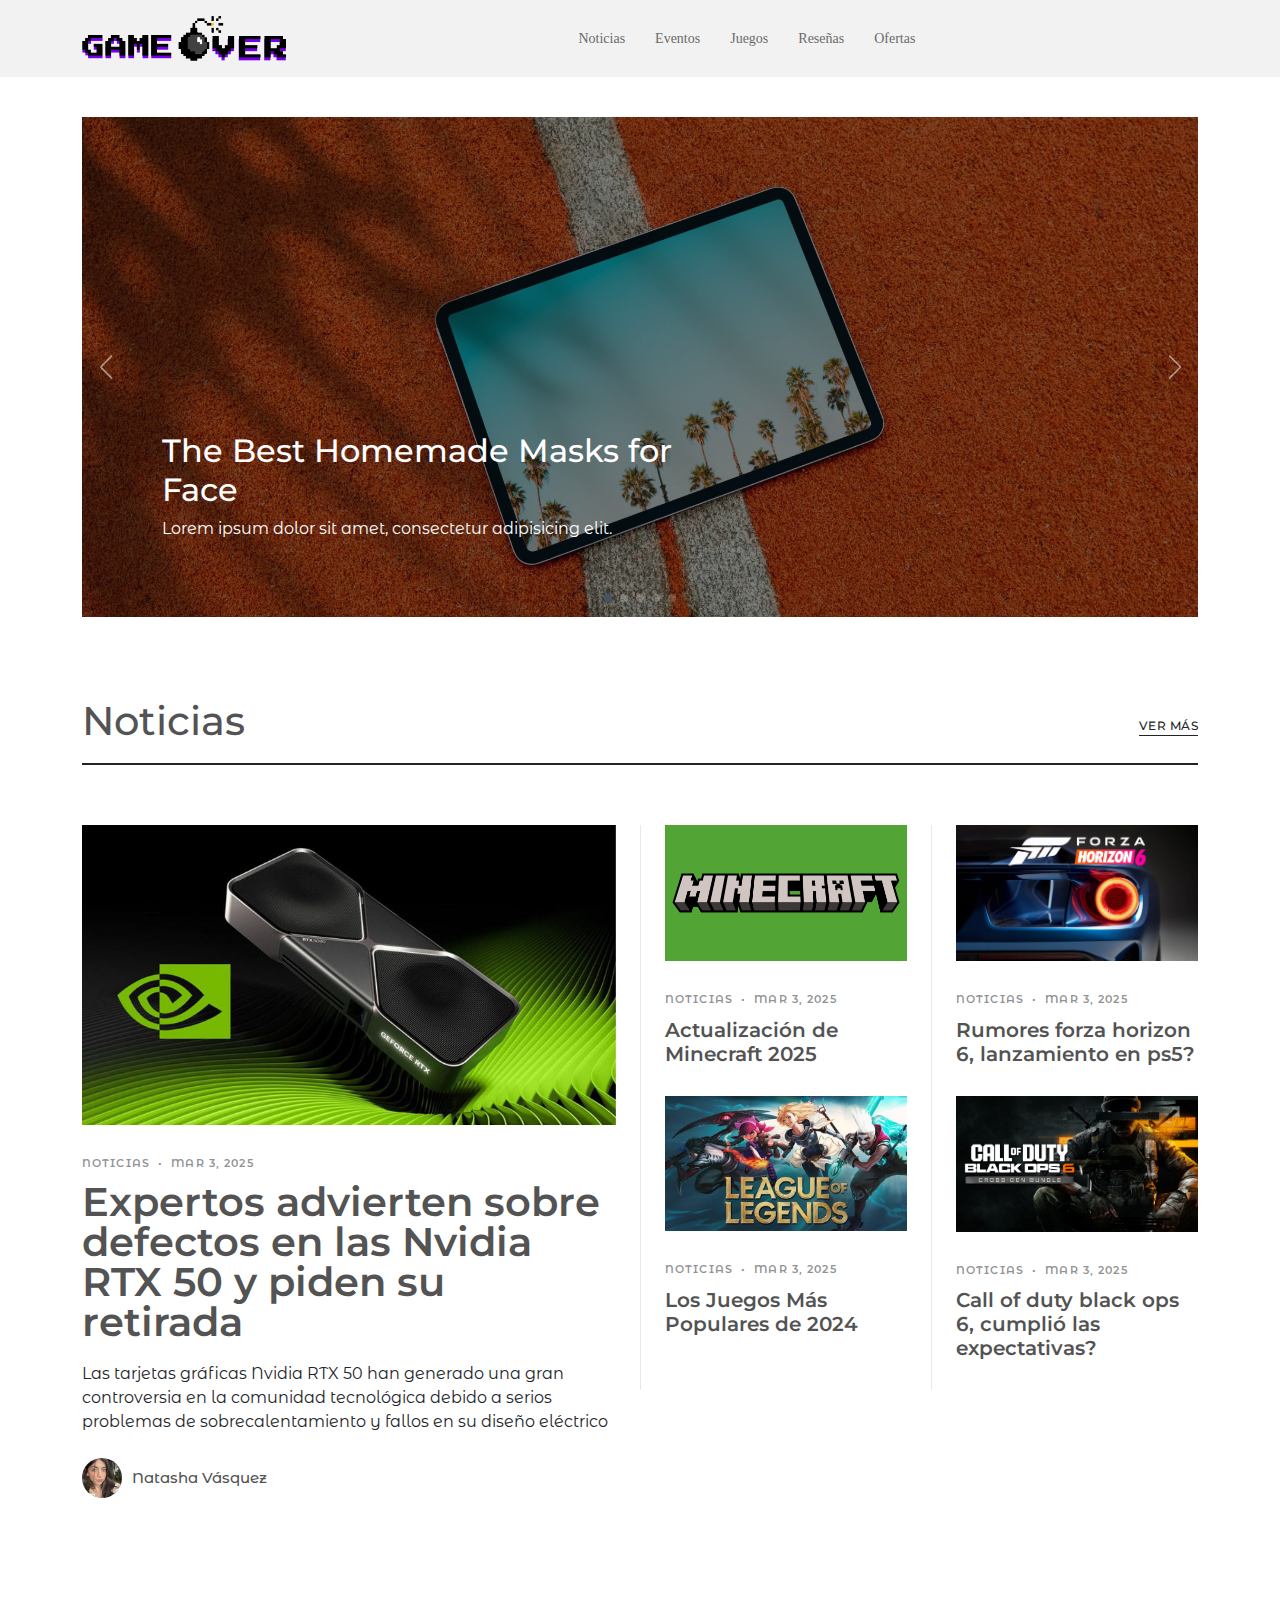
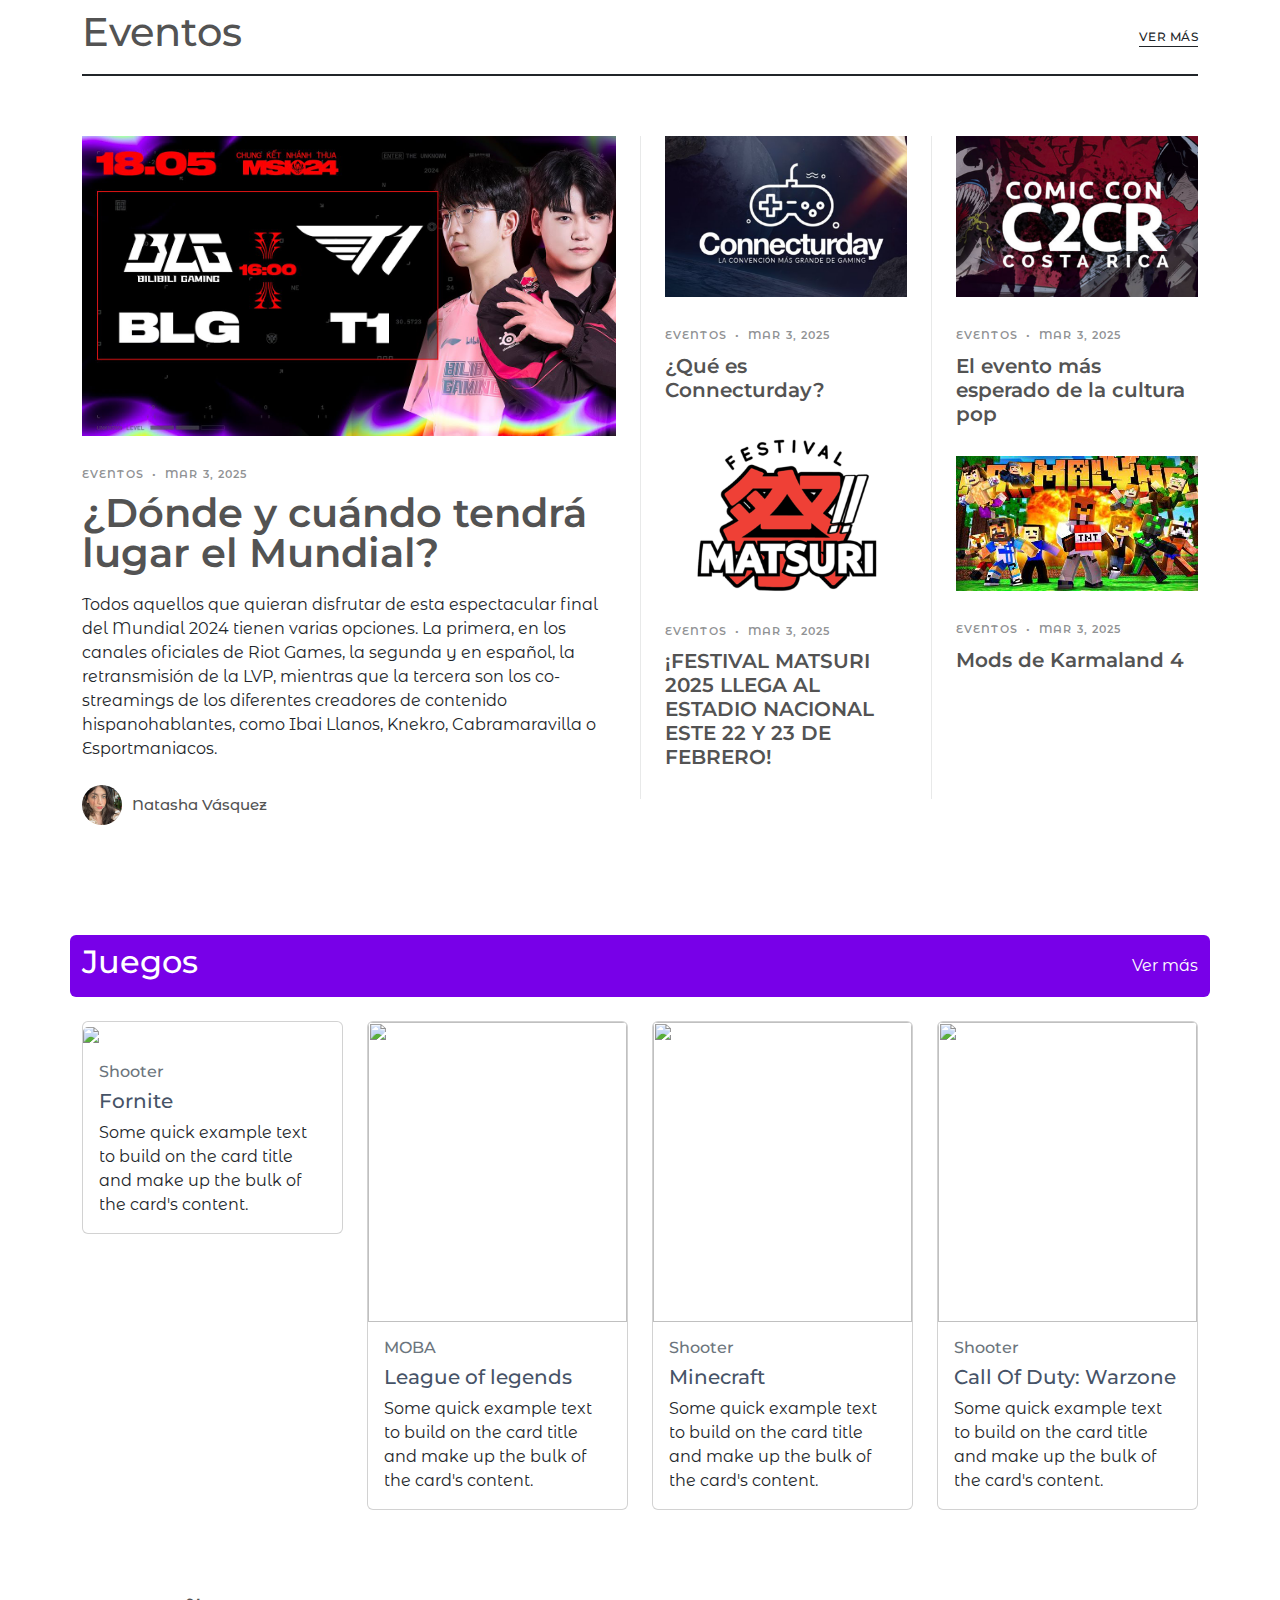
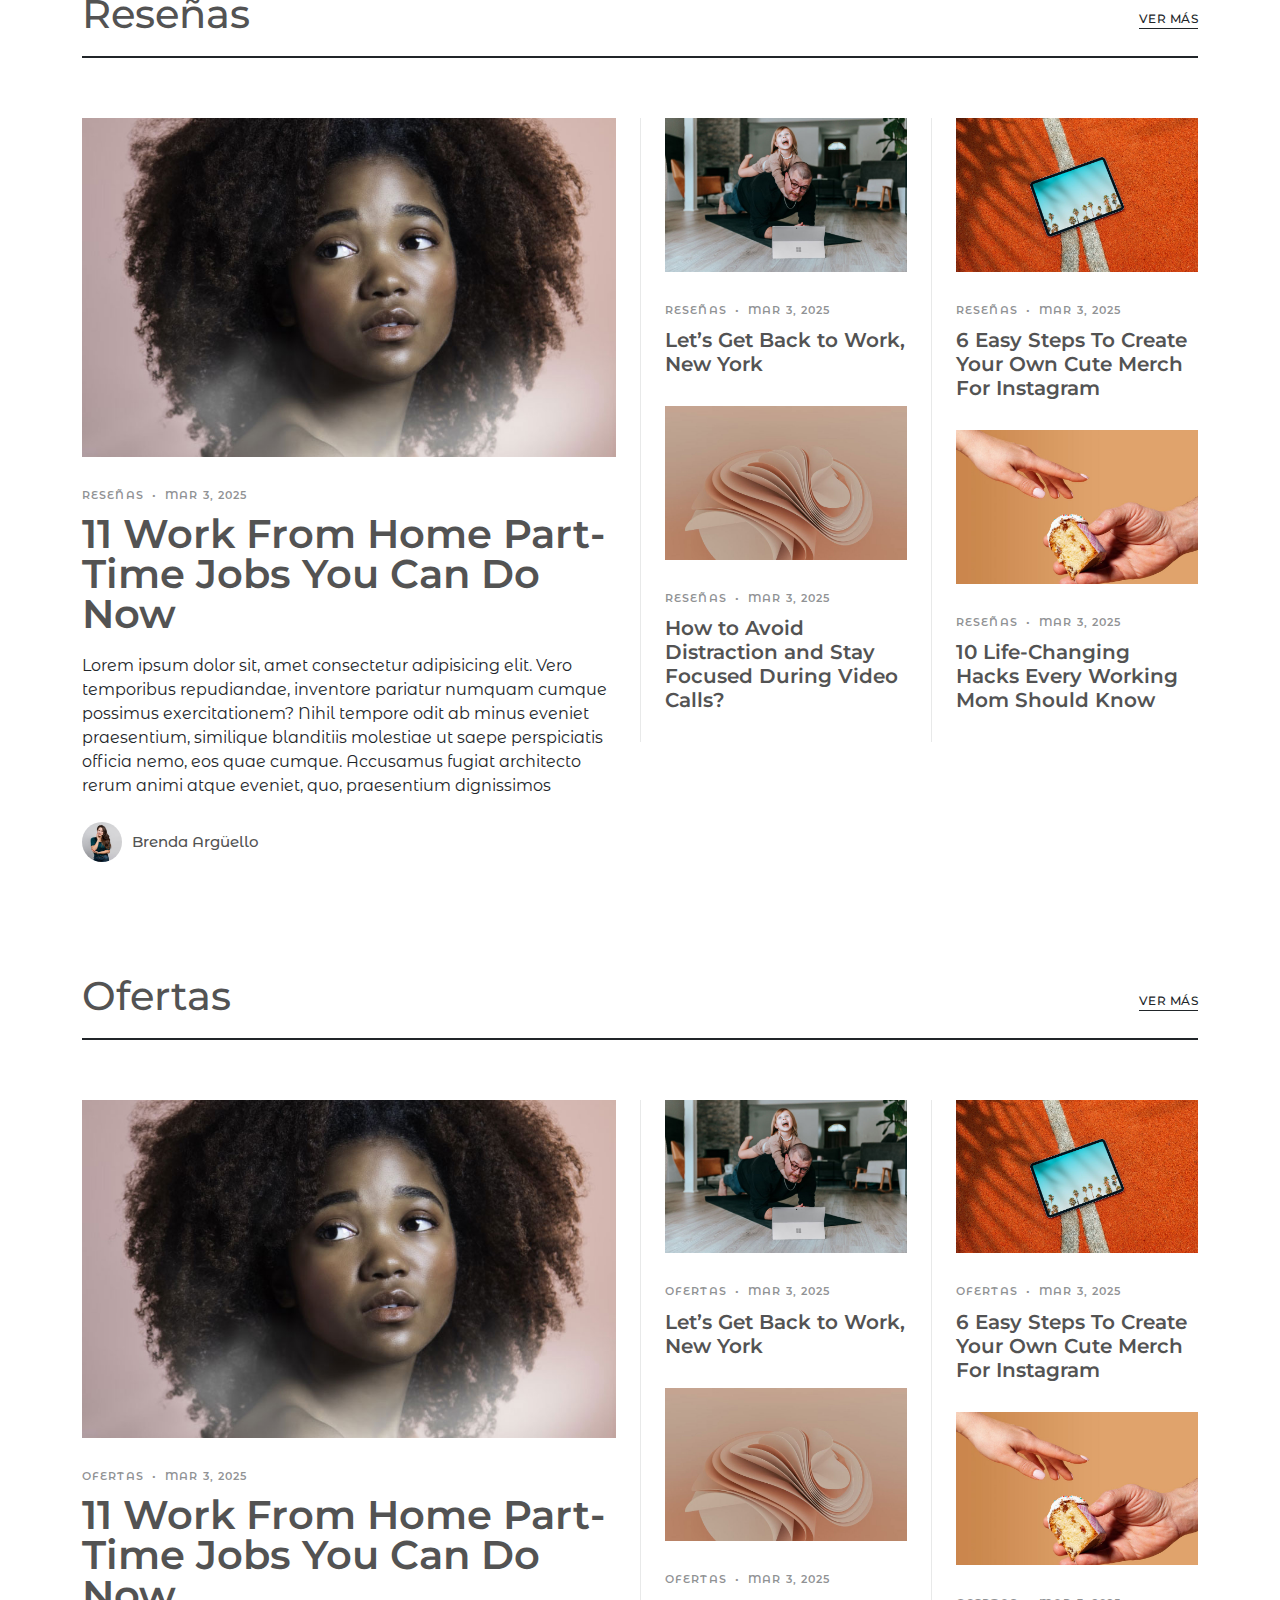
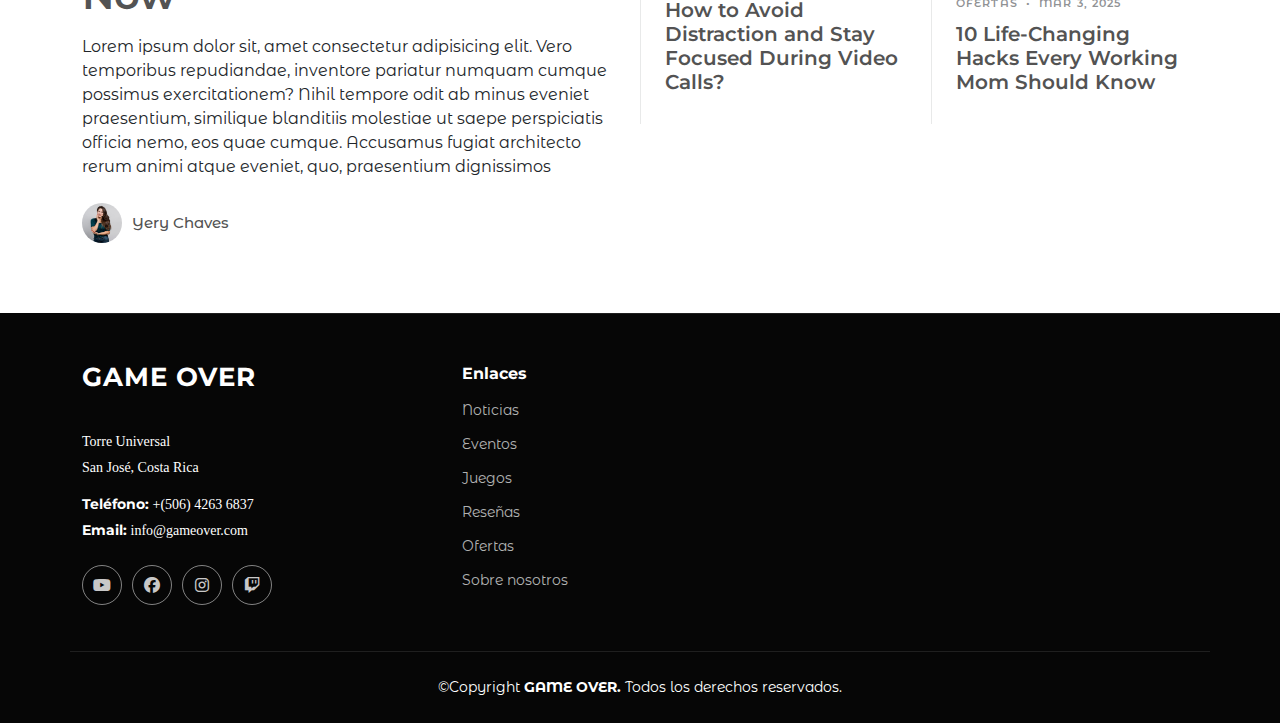
==== commit c4e59415: "cambio img" ====
--- a/index.html
+++ b/index.html
@@ -9,15 +9,6 @@
       content="Página informativa acerca del mundo de los videojuegos"
     />
     <meta name="keywords" content="Página informativa gamer" />
-
-    <!-- Search -->
-    <link rel="stylesheet" href="assets/css/main.css" />
-    <link
-      href="https://cdn.jsdelivr.net/npm/bootstrap@5.2.0/dist/css/bootstrap.min.css"
-      rel="stylesheet"
-      integrity="sha384-gH2yIJqKdNHPEq0n4Mqa/HGKIhSkIHeL5AyhkYV8i59U5AR6csBvApHHNl/vI1Bx"
-      crossorigin="anonymous"
-    />
 
     <!-- Favicons -->
     <link href="assets/img/favicon.png" rel="icon" />
@@ -68,60 +59,24 @@
       >
         <a
           href="index.html"
-          class="logo d-flex align-items-center me-auto me-xl-0 ms-4"
+          class="logo d-flex align-items-center me-auto me-xl-0"
         >
-          <img src="assets/img/logoweb-GameOver.png" />
+        <img src="assets/img/logoweb-GameOver.png" alt="">
         </a>
 
         <nav id="navmenu" class="navmenu">
           <ul>
-            <li>
-              <a href="noticias.html" class="fs-6 fw-semibold color-text-nav"
-                >Noticias</a
-              >
-            </li>
-            <li>
-              <a href="eventos.html" class="fs-6 fw-semibold color-text-nav"
-                >Eventos</a
-              >
-            </li>
-            <li>
-              <a href="juegos.html" class="fs-6 fw-semibold color-text-nav"
-                >Juegos</a
-              >
-            </li>
-            <li>
-              <a href="resenas.html" class="fs-6 fw-semibold color-text-nav"
-                >Reseñas</a
-              >
-            </li>
-            <li>
-              <a href="ofertas.html" class="fs-6 fw-semibold color-text-nav"
-                >Ofertas</a
-              >
-            </li>
-            <li>
-              <!-- Search Function -->
-              <form class="d-flex p-4" role="search">
-                <input
-                  class="form-control me-2"
-                  type="search"
-                  placeholder="Buscar"
-                  aria-label="Search"
-                  id="search-input"
-                />
-                <button
-                  class="btn btn-outline-success bg-color-buttom"
-                  type="button"
-                  onclick="search()"
-                >
-                  <i class="fa-solid fa-magnifying-glass color-icon"></i>
-                </button>
-              </form>
-            </li>
+            <li><a href="noticias.html">Noticias</a></li>
+            <li><a href="eventos.html">Eventos</a></li>
+            <li><a href="juegos.html">Juegos</a></li>
+            <li><a href="resenas.html">Reseñas</a></li>
+            <li><a href="ofertas.html">Ofertas</a></li>
           </ul>
           <i class="mobile-nav-toggle d-xl-none bi bi-list"></i>
         </nav>
+
+        <!-- Search Function -->
+        <div class="header-social-links"></div>
       </div>
     </header>
 
@@ -154,77 +109,81 @@
             <div class="swiper-wrapper">
               <div
                 class="swiper-slide"
-                style="background-image: url('assets/img/noticias-slide.jpg')"
+                style="background-image: url('assets/img/post-slide-1.jpg')"
               >
                 <div class="content">
                   <h2>
-                    <a href="noticias.html"
-                      >Noticias</a
+                    <a href="noticias-nota.html"
+                      >The Best Homemade Masks for Face</a
                     >
                   </h2>
                   <p>
-                    Las últimas noticias del mundo gamer
+                    Lorem ipsum dolor sit amet, consectetur adipisicing elit.
                   </p>
                 </div>
               </div>
 
               <div
                 class="swiper-slide"
-                style="background-image: url('assets/img/eventos-slide.jpg')"
+                style="background-image: url('assets/img/post-slide-2.jpg')"
               >
                 <div class="content">
                   <h2>
-                    <a href="eventos.html"
-                      >Eventos</a
+                    <a href="eventos-nota.html"
+                      >17 Pictures of Medium Length Hair</a
                     >
                   </h2>
                   <p>
-                    Todo sobre los eventos del momento
+                    Lorem ipsum dolor sit amet, consectetur adipisicing elit.
                   </p>
                 </div>
               </div>
 
               <div
                 class="swiper-slide"
-                style="background-image: url('assets/img/juegos-slide.jpg')"
+                style="background-image: url('assets/img/post-slide-3.jpg')"
               >
                 <div class="content">
                   <h2>
-                    <a href="juegos.html"
-                      >Juegos</a
+                    <a href="juegos-nota.html"
+                      >13 Amazing Poems from Shel Silverstein</a
                     >
                   </h2>
                   <p>
-                    Todo lo que quieres saber
+                    Lorem ipsum dolor sit amet, consectetur adipisicing elit.
                   </p>
                 </div>
               </div>
 
               <div
                 class="swiper-slide"
-                style="background-image: url('assets/img/resenas-slide.jpg')"
+                style="background-image: url('assets/img/post-slide-4.jpg')"
               >
                 <div class="content">
                   <h2>
-                    <a href="resenas.html"
-                      >Reseñas</a
+                    <a href="resenas-nota.html"
+                      >9 Half-up/half-down Hairstyles</a
                     >
                   </h2>
                   <p>
-                    Descubre nuevos favoritos
+                    Lorem ipsum dolor sit amet, consectetur adipisicing elit.
                   </p>
                 </div>
               </div>
 
               <div
                 class="swiper-slide"
-                style="background-image: url('assets/img/ofertas-slide.jpg')"
+                style="background-image: url('assets/img/post-slide-5.jpg')"
               >
                 <div class="content">
                   <h2>
-                    <a href="ofertas.html">Ofertas</a>
+                    <a href="ofertas-nota.html"
+                      >9 Half-up/half-down Hairstyles</a
+                    >
                   </h2>
-                  <p>Imperdibles oportunidades</p>
+                  <p>
+                    Lorem ipsum dolor sit amet, consectetur adipisicing elit.
+                  </p>
                 </div>
               </div>
             </div>
@@ -240,17 +199,12 @@
 
       <!-- Noticias Category Section -->
       <section id="lifestyle-category" class="lifestyle-category section">
-        <div
-          class="container bg-noticias-title mb-4 rounded"
-          data-aos="fade-up"
-        >
-          <div class="d-flex align-items-center justify-content-between py-2">
-            <h2 class="text-white">Noticias</h2>
-            <a
-              href="noticias.html"
-              class="text-white fs-6 fw-medium text-decoration-underline link-underline-light"
-              >Ver más</a
-            >
+        <div class="container section-title" data-aos="fade-up">
+          <div
+            class="section-title-container d-flex align-items-center justify-content-between"
+          >
+            <h2>Noticias</h2>
+            <p><a href="noticias.html">Ver más</a></p>
           </div>
         </div>
 
@@ -259,28 +213,34 @@
             <div class="col-lg-6">
               <div class="post-list lg">
                 <a href="noticias-nota.html"
-                  ><img src="assets/img/nvidia.jpg" alt="" class="img-fluid"
-                /></a>
+                ><img
+                src="assets/img/nvidia.jpg"
+                alt=""
+                class="img-fluid"
+            /></a>
                 <div class="post-meta">
                   <span class="date">Noticias</span>
                   <span class="mx-1">•</span> <span>Mar 3, 2025</span>
                 </div>
                 <h2>
                   <a href="noticias-nota.html"
-                    >Expertos advierten sobre defectos en las Nvidia RTX 50 y
-                    piden su retirada</a
+                    >Expertos advierten sobre defectos en las Nvidia RTX 50 y piden su retirada</a
                   >
                 </h2>
                 <p class="mb-4 d-block">
-                  Las tarjetas gráficas Nvidia RTX 50 han generado una gran
-                  controversia en la comunidad tecnológica debido a serios
-                  problemas de sobrecalentamiento y fallos en su diseño
-                  eléctrico
+                  Las tarjetas gráficas Nvidia RTX 50 han generado 
+                  una gran controversia en la comunidad tecnológica 
+                  debido a serios problemas de sobrecalentamiento y 
+                  fallos en su diseño eléctrico
                 </p>
 
                 <div class="d-flex align-items-center author">
                   <div class="photo">
-                    <img src="assets/img/naty.jpeg" alt="" class="img-fluid" />
+                    <img
+                    src="assets/img/yo.png"
+                    alt=""
+                    class="img-fluid"
+                  />
                   </div>
                   <div class="name">
                     <h3 class="m-0 p-0">Natasha Vásquez</h3>
@@ -321,9 +281,8 @@
                       <span class="mx-1">•</span> <span>Mar 3, 2025</span>
                     </div>
                     <h2>
-                      <a
-                        href="https://www.compralobueno.com/gaming/juegos-mas-populares/"
-                        >Los Juegos Más Populares de 2024</a
+                      <a href="https://www.compralobueno.com/gaming/juegos-mas-populares/"
+                      >Los Juegos Más Populares de 2024</a
                       >
                     </h2>
                   </div>
@@ -344,11 +303,15 @@
                       <a href="noticias-nota.html"
                         >Rumores forza horizon 6, lanzamiento en ps5?</a
                       >
+                      
                     </h2>
                   </div>
                   <div class="post-list">
                     <a href="noticias-nota.html"
-                      ><img src="assets/img/call.jpg" alt="" class="img-fluid"
+                      ><img
+                        src="assets/img/call.jpg"
+                        alt=""
+                        class="img-fluid"
                     /></a>
                     <div class="post-meta">
                       <span class="date">Noticias</span>
@@ -356,7 +319,7 @@
                     </div>
                     <h2>
                       <a href="noticias-nota.html"
-                        >Call of duty black ops 6, cumplió las expectativas?</a
+                        >Call of duty black ops 6, cumplió  las expectativas?</a
                       >
                     </h2>
                   </div>
@@ -370,14 +333,12 @@
 
       <!-- Eventos Category Section -->
       <section id="lifestyle-category" class="lifestyle-category section">
-        <div class="container bg-eventos-title mb-4 rounded" data-aos="fade-up">
-          <div class="d-flex align-items-center justify-content-between py-2">
-            <h2 class="text-white">Eventos</h2>
-            <a
-              href="eventos.html"
-              class="text-white strong fs-6 fw-medium text-decoration-underline link-underline-light"
-              >Ver más</a
-            >
+        <div class="container section-title" data-aos="fade-up">
+          <div
+            class="section-title-container d-flex align-items-center justify-content-between"
+          >
+            <h2>Eventos</h2>
+            <p><a href="eventos.html">Ver más</a></p>
           </div>
         </div>
 
@@ -407,7 +368,7 @@
                 <div class="d-flex align-items-center author">
                   <div class="photo">
                     <img
-                      src="assets/img/person-7.jpg"
+                      src="assets/img/yo.png"
                       alt=""
                       class="img-fluid"
                     />
@@ -506,11 +467,7 @@
         <div class="container bg-games-title mb-4 rounded" data-aos="fade-up">
           <div class="d-flex align-items-center justify-content-between py-2">
             <h2 class="text-white">Juegos</h2>
-            <a
-              href="juegos.html"
-              class="text-white fs-6 fw-medium text-decoration-underline link-underline-light"
-              >Ver más</a
-            >
+            <a href="juegos.html" class="text-white">Ver más</a>
           </div>
         </div>
         <!-- End Section Title -->
@@ -519,13 +476,10 @@
           <div class="row">
             <div class="col-md-auto col-lg-3">
               <div class="card">
-                <a
-                  href="juegos-nota.html"
-                  class="games-card-image position-relative overflow-hidden"
-                >
+                <a href="juegos-nota.html" class="games-card-image position-relative overflow-hidden">
                   <img
-                    src="https://cdn2.unrealengine.com/fortnite-lawless-battle-pass-mx-1920x1080-51deb2a13c5b.jpg"
-                    class="card-img-top img-games"
+                    src="assets/img/c6-fornite (1).jpg"
+                    class="card-img-top img-fluid"
                     height="300"
                   />
                 </a>
@@ -536,22 +490,18 @@
                     <a href="juegos-nota.html"> Fornite </a>
                   </h5>
                   <p class="card-text">
-                    La gran actualización de Fortnite con la Temporada 2
-                    ,Bandidos. Donde los atracos seran el eje central de la
-                    temporada.
+                    Some quick example text to build on the card title and make
+                    up the bulk of the card's content.
                   </p>
                 </div>
               </div>
             </div>
             <div class="col-md-auto col-lg-3">
               <div class="card">
-                <a
-                  href="juegos-nota.html"
-                  class="games-card-image position-relative overflow-hidden"
-                >
+                <a href="juegos-nota.html" class="games-card-image position-relative overflow-hidden">
                   <img
-                    src="https://wallpapers.com/images/hd/1920x1080-league-of-legends-background-1920-x-1080-ogwwvzev2qxoxl75.jpg"
-                    class="card-img-top img-games"
+                    src="https://cdnb.artstation.com/p/assets/covers/images/057/916/397/large/samuel-thompson-samuel-thompson-samuel-thompson-icon.jpg?1672957596"
+                    class="card-img-top"
                     height="300"
                   />
                 </a>
@@ -563,21 +513,18 @@
                   </h5>
 
                   <p class="card-text">
-                    Enfréntate a jugadores de todo el mundo y demuestra tu
-                    estrategia en cada batalla de League of Legends.
+                    Some quick example text to build on the card title and make
+                    up the bulk of the card's content.
                   </p>
                 </div>
               </div>
             </div>
             <div class="col-md-auto col-lg-3">
               <div class="card">
-                <a
-                  href="juegos-nota.html"
-                  class="games-card-image position-relative overflow-hidden"
-                >
+                <a href="juegos-nota.html" class="games-card-image position-relative overflow-hidden">
                   <img
                     src="https://cdn.hobbyconsolas.com/sites/navi.axelspringer.es/public/media/image/2023/05/minecraft-120-3043994.jpg?tf=3840x"
-                    class="card-img-top img-games"
+                    class="card-img-top"
                     height="300"
                   />
                 </a>
@@ -588,21 +535,18 @@
                     <a href="juegos-nota.html">Minecraft</a>
                   </h5>
                   <p class="card-text">
-                    Crea, explora y sobrevive en mundos infinitos llenos de
-                    aventuras y criaturas sin límites en Minecraft.
+                    Some quick example text to build on the card title and make
+                    up the bulk of the card's content.
                   </p>
                 </div>
               </div>
             </div>
             <div class="col-md-auto col-lg-3">
               <div class="card">
-                <a
-                  href="juegos-nota.html"
-                  class="games-card-image position-relative overflow-hidden"
-                >
+                <a href="juegos-nota.html" class="games-card-image position-relative overflow-hidden">
                   <img
                     src="https://media.licdn.com/dms/image/v2/D4E10AQEUc4L__mrqMA/image-shrink_800/image-shrink_800/0/1701281408947?e=2147483647&v=beta&t=LZA46An_N2zn8Nmxrc4jJYOj11Uv7iHcqcGezAhcIlQ"
-                    class="card-img-top img-games"
+                    class="card-img-top"
                     height="300"
                   />
                 </a>
@@ -612,8 +556,8 @@
                     <a href="juegos-nota.html"> Call Of Duty: Warzone </a>
                   </h5>
                   <p class="card-text">
-                    En Call of Duty: Warzone cada partida es una batalla
-                    épica.Donde los jugadores luchan por ser el último en pie.
+                    Some quick example text to build on the card title and make
+                    up the bulk of the card's content.
                   </p>
                 </div>
               </div>
@@ -626,14 +570,12 @@
       <!-- Reseñas Category Section -->
       <section id="lifestyle-category" class="lifestyle-category section">
         <!-- Section Title -->
-        <div class="container bg-resenas-title mb-4 rounded" data-aos="fade-up">
-          <div class="d-flex align-items-center justify-content-between py-2">
-            <h2 class="text-white">Reseñas</h2>
-            <a
-              href="resenas.html"
-              class="text-white fs-6 fw-medium text-decoration-underline link-underline-light"
-              >Ver más</a
-            >
+        <div class="container section-title" data-aos="fade-up">
+          <div
+            class="section-title-container d-flex align-items-center justify-content-between"
+          >
+            <h2>Reseñas</h2>
+            <p><a href="resenas.html">Ver más</a></p>
           </div>
         </div>
         <!-- End Section Title -->
@@ -644,25 +586,27 @@
               <div class="post-list lg">
                 <a href="resenas-nota.html"
                   ><img
-                    src="https://staticctf.ubisoft.com/J3yJr34U2pZ2Ieem48Dwy9uqj5PNUQTn/1RLdppgLllgGZlkjuvHBu6/abbcf1e12935e4654a109324955a5087/RED_KEYART_STD_RGB_WW.jpg"
+                    src="assets/img/post-landscape-8.jpg"
                     alt=""
                     class="img-fluid"
                 /></a>
                 <div class="post-meta">
-                  <span class="date">Lanzamiento</span>
-                  <span class="mx-1">•</span>
-                  <span>20 de marzo del 2025</span>
+                  <span class="date">Reseñas</span> <span class="mx-1">•</span>
+                  <span>Mar 3, 2025</span>
                 </div>
                 <h2>
-                  <a href="resenas-nota.html">Assassin's Creed: Shadow</a>
+                  <a href="resenas-nota.html"
+                    >11 Work From Home Part-Time Jobs You Can Do Now</a
+                  >
                 </h2>
                 <p class="mb-4 d-block">
-                  Assassin's Creed: Shadows continúa la melodía de Ezio. Puedes
-                  esperar un nuevo spin-off en febrero de 2025. Assassin's
-                  Creed: Shadows no sólo será mucho más grande que su predecesor
-                  indirecto, sino que, con el Japón feudal, se ambientará por
-                  fin en una época que los fans de la serie llevan muchos años
-                  deseando.
+                  Lorem ipsum dolor sit, amet consectetur adipisicing elit. Vero
+                  temporibus repudiandae, inventore pariatur numquam cumque
+                  possimus exercitationem? Nihil tempore odit ab minus eveniet
+                  praesentium, similique blanditiis molestiae ut saepe
+                  perspiciatis officia nemo, eos quae cumque. Accusamus fugiat
+                  architecto rerum animi atque eveniet, quo, praesentium
+                  dignissimos
                 </p>
 
                 <div class="d-flex align-items-center author">
@@ -686,7 +630,7 @@
                   <div class="post-list">
                     <a href="resenas-nota.html"
                       ><img
-                        src="https://noespaisparafrikis.com/wp-content/uploads/2020/06/mortal-kombat-aftermath_portada.jpg"
+                        src="assets/img/post-landscape-6.jpg"
                         alt=""
                         class="img-fluid"
                     /></a>
@@ -695,15 +639,15 @@
                       <span class="mx-1">•</span> <span>Mar 3, 2025</span>
                     </div>
                     <h2>
-                      <a href="resenas-nota.html"
-                        >Mortal Kombat 11: Aftermath</a
+                      <a href="eventos-nota.html"
+                        >Let’s Get Back to Work, New York</a
                       >
                     </h2>
                   </div>
                   <div class="post-list">
                     <a href="resenas-nota.html"
                       ><img
-                        src="https://generacionxbox.com/wp-content/uploads/2023/10/halo-infinite.jpg"
+                        src="assets/img/post-landscape-5.jpg"
                         alt=""
                         class="img-fluid"
                     /></a>
@@ -712,7 +656,10 @@
                       <span class="mx-1">•</span> <span>Mar 3, 2025</span>
                     </div>
                     <h2>
-                      <a href="resenas-nota.html">Halo Infinite</a>
+                      <a href="eventos-nota.html"
+                        >How to Avoid Distraction and Stay Focused During Video
+                        Calls?</a
+                      >
                     </h2>
                   </div>
                 </div>
@@ -720,7 +667,7 @@
                   <div class="post-list">
                     <a href="resenas-nota.html"
                       ><img
-                        src="https://game-reviewer.com/wp-content/uploads/2022/10/1173124.jpg"
+                        src="assets/img/post-landscape-3.jpg"
                         alt=""
                         class="img-fluid"
                     /></a>
@@ -729,13 +676,16 @@
                       <span class="mx-1">•</span> <span>Mar 3, 2025</span>
                     </div>
                     <h2>
-                      <a href="resenas-nota.html">God of War Ragnarök</a>
+                      <a href="eventos-nota.html"
+                        >6 Easy Steps To Create Your Own Cute Merch For
+                        Instagram</a
+                      >
                     </h2>
                   </div>
                   <div class="post-list">
                     <a href="resenas-nota.html"
                       ><img
-                        src="https://blogger.googleusercontent.com/img/b/R29vZ2xl/AVvXsEggNd9dol7JJT9hfhg2qhFZSaI9C-_733z0-wfw6TdT4qFgtNI3NtmPsc9m0-Am7SoooGMGFGENo70MJ2gZK46SwsVeab8BkkvvEm55Lj0DdTc4GzThT2Qfgi4jwrVc7rxrI4V8pko_rNkw/s1600/capa2.png"
+                        src="assets/img/post-landscape-2.jpg"
                         alt=""
                         class="img-fluid"
                     /></a>
@@ -744,7 +694,9 @@
                       <span class="mx-1">•</span> <span>Mar 3, 2025</span>
                     </div>
                     <h2>
-                      <a href="resenas-nota.html">Apex Legends</a>
+                      <a href="eventos-nota.html"
+                        >10 Life-Changing Hacks Every Working Mom Should Know</a
+                      >
                     </h2>
                   </div>
                 </div>
@@ -758,14 +710,12 @@
       <!-- Ofertas Category Section -->
       <section id="lifestyle-category" class="lifestyle-category section">
         <!-- Section Title -->
-        <div class="container bg-ofertas-title mb-4 rounded" data-aos="fade-up">
-          <div class="d-flex align-items-center justify-content-between py-2">
-            <h2 class="text-white">Ofertas</h2>
-            <a
-              href="ofertas.html"
-              class="text-white fs-6 fw-medium text-decoration-underline link-underline-light"
-              >Ver más</a
-            >
+        <div class="container section-title" data-aos="fade-up">
+          <div
+            class="section-title-container d-flex align-items-center justify-content-between"
+          >
+            <h2>Ofertas</h2>
+            <p><a href="ofertas.html">Ver más</a></p>
           </div>
         </div>
         <!-- End Section Title -->
@@ -775,7 +725,10 @@
             <div class="col-lg-6">
               <div class="post-list lg">
                 <a href="ofertas-nota.html"
-                  ><img src="assets/img/ofertas-1.jpg" alt="" class="img-fluid"
+                  ><img
+                    src="assets/img/post-landscape-8.jpg"
+                    alt=""
+                    class="img-fluid"
                 /></a>
                 <div class="post-meta">
                   <span class="date">Ofertas</span> <span class="mx-1">•</span>
@@ -783,20 +736,23 @@
                 </div>
                 <h2>
                   <a href="ofertas-nota.html"
-                    >Cómo armar la perfecta configuración al menor precio</a
+                    >11 Work From Home Part-Time Jobs You Can Do Now</a
                   >
                 </h2>
                 <p class="mb-4 d-block">
-                  No es necesario gastar una fortuna cuando de la configuración
-                  perfecta de tu escritorio se trata. Aquí te decimos los
-                  detalles de los mejores accesorios del momento al mejor
-                  precio, sin comprometer calidad ni estética.
+                  Lorem ipsum dolor sit, amet consectetur adipisicing elit. Vero
+                  temporibus repudiandae, inventore pariatur numquam cumque
+                  possimus exercitationem? Nihil tempore odit ab minus eveniet
+                  praesentium, similique blanditiis molestiae ut saepe
+                  perspiciatis officia nemo, eos quae cumque. Accusamus fugiat
+                  architecto rerum animi atque eveniet, quo, praesentium
+                  dignissimos
                 </p>
 
                 <div class="d-flex align-items-center author">
                   <div class="photo">
                     <img
-                      src="assets/img/yac-index-pic.jpg"
+                      src="assets/img/person-7.jpg"
                       alt=""
                       class="img-fluid"
                     />
@@ -814,7 +770,7 @@
                   <div class="post-list">
                     <a href="ofertas-nota.html"
                       ><img
-                        src="assets/img/ofertas-2.jpg"
+                        src="assets/img/post-landscape-6.jpg"
                         alt=""
                         class="img-fluid"
                     /></a>
@@ -823,15 +779,15 @@
                       <span class="mx-1">•</span> <span>Mar 3, 2025</span>
                     </div>
                     <h2>
-                      <a href="ofertas-nota.html"
-                        >Xbox: Los mejores y los peores accesorios del 2025</a
+                      <a href="eventos-nota.html"
+                        >Let’s Get Back to Work, New York</a
                       >
                     </h2>
                   </div>
                   <div class="post-list">
                     <a href="ofertas-nota.html"
                       ><img
-                        src="assets/img/ofertas-3.jpg"
+                        src="assets/img/post-landscape-5.jpg"
                         alt=""
                         class="img-fluid"
                     /></a>
@@ -840,8 +796,9 @@
                       <span class="mx-1">•</span> <span>Mar 3, 2025</span>
                     </div>
                     <h2>
-                      <a href="ofertas-nota.html"
-                        >Mouse con cable o inalámbrico: La eterna discordia</a
+                      <a href="eventos-nota.html"
+                        >How to Avoid Distraction and Stay Focused During Video
+                        Calls?</a
                       >
                     </h2>
                   </div>
@@ -850,7 +807,7 @@
                   <div class="post-list">
                     <a href="ofertas-nota.html"
                       ><img
-                        src="assets/img/ofertas-4.jpg"
+                        src="assets/img/post-landscape-3.jpg"
                         alt=""
                         class="img-fluid"
                     /></a>
@@ -859,16 +816,16 @@
                       <span class="mx-1">•</span> <span>Mar 3, 2025</span>
                     </div>
                     <h2>
-                      <a href="ofertas-nota.html"
-                        >Teclado y mouse: Los mejores dúos dinámicos del
-                        mercado</a
+                      <a href="eventos-nota.html"
+                        >6 Easy Steps To Create Your Own Cute Merch For
+                        Instagram</a
                       >
                     </h2>
                   </div>
                   <div class="post-list">
                     <a href="ofertas-nota.html"
                       ><img
-                        src="assets/img/ofertas-5.jpg"
+                        src="assets/img/post-landscape-2.jpg"
                         alt=""
                         class="img-fluid"
                     /></a>
@@ -877,8 +834,8 @@
                       <span class="mx-1">•</span> <span>Mar 3, 2025</span>
                     </div>
                     <h2>
-                      <a href="ofertas-nota.html"
-                        >PS5: Aprovecha las ofertas por el State of Play 2025</a
+                      <a href="eventos-nota.html"
+                        >10 Life-Changing Hacks Every Working Mom Should Know</a
                       >
                     </h2>
                   </div>
@@ -976,6 +933,5 @@
 
     <!-- Main JS File -->
     <script src="assets/js/main.js"></script>
-    <script src="assets/js/search.js"></script>
   </body>
 </html>
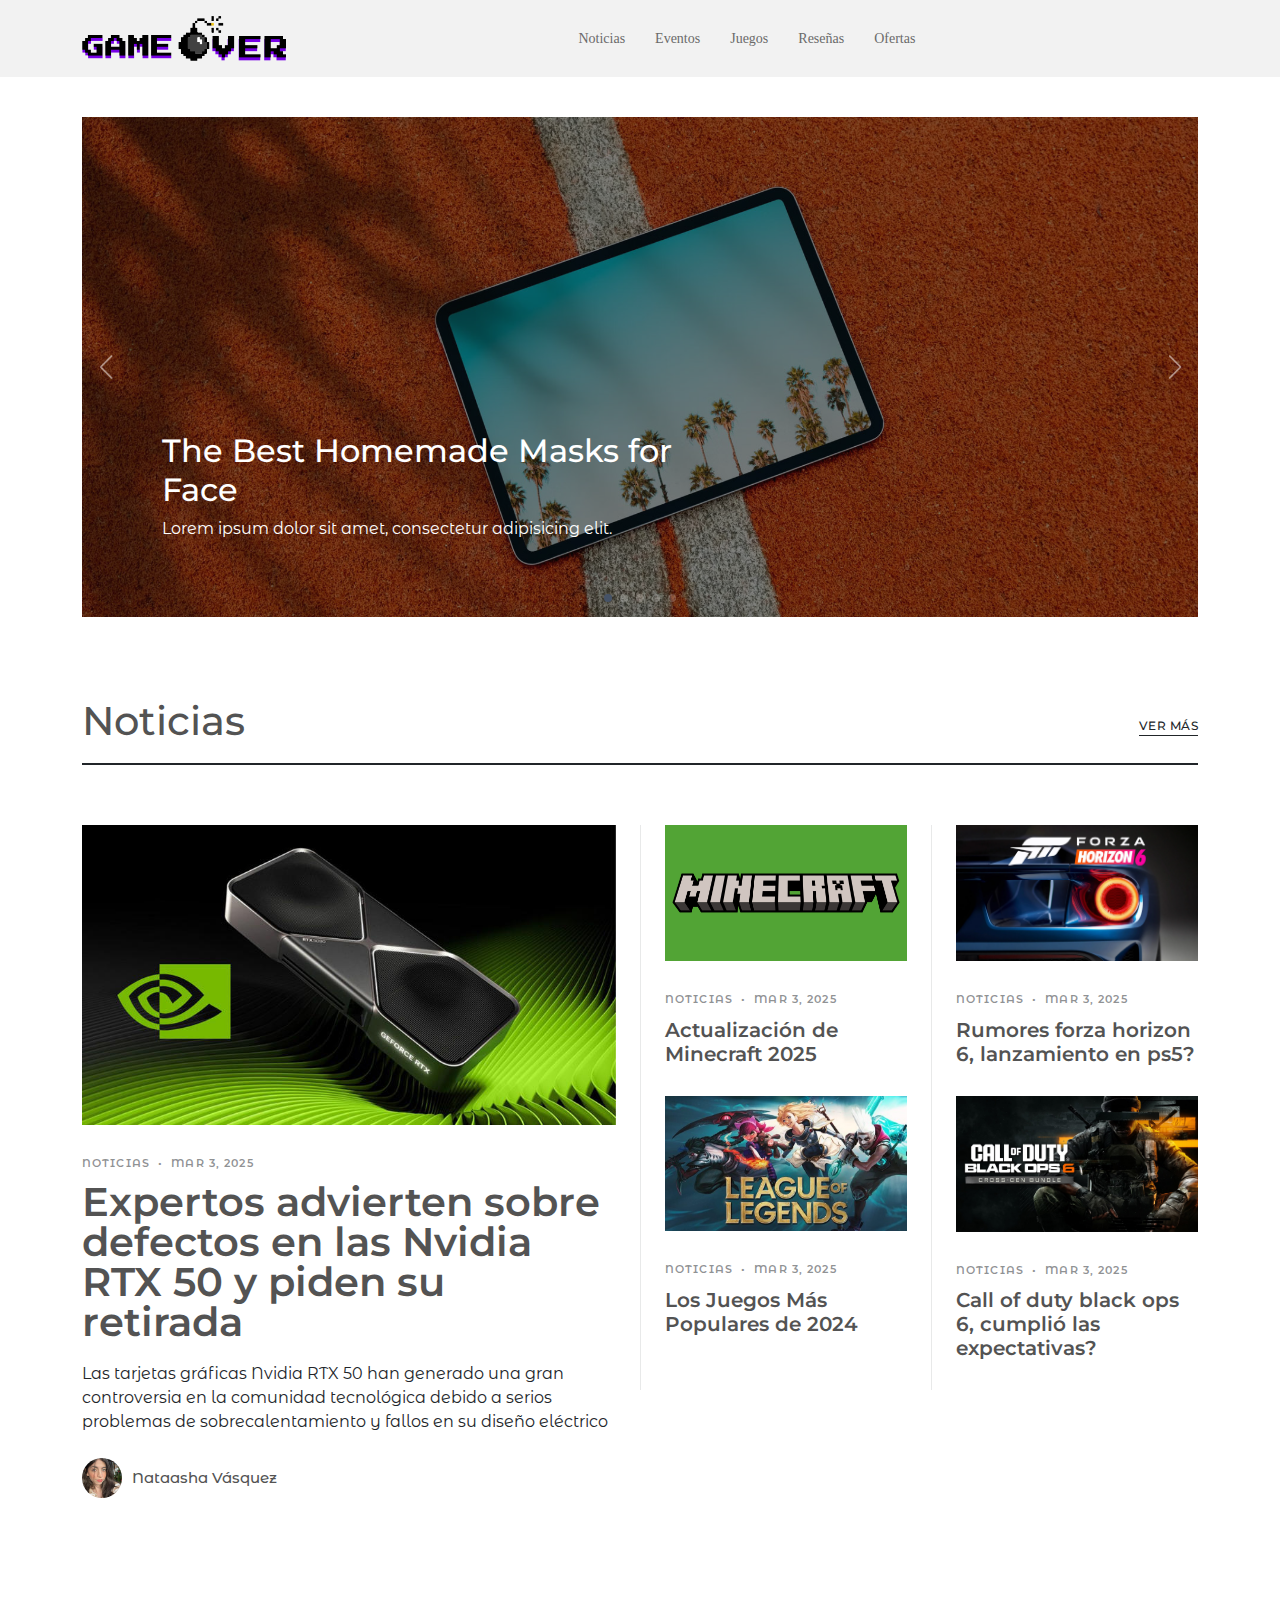
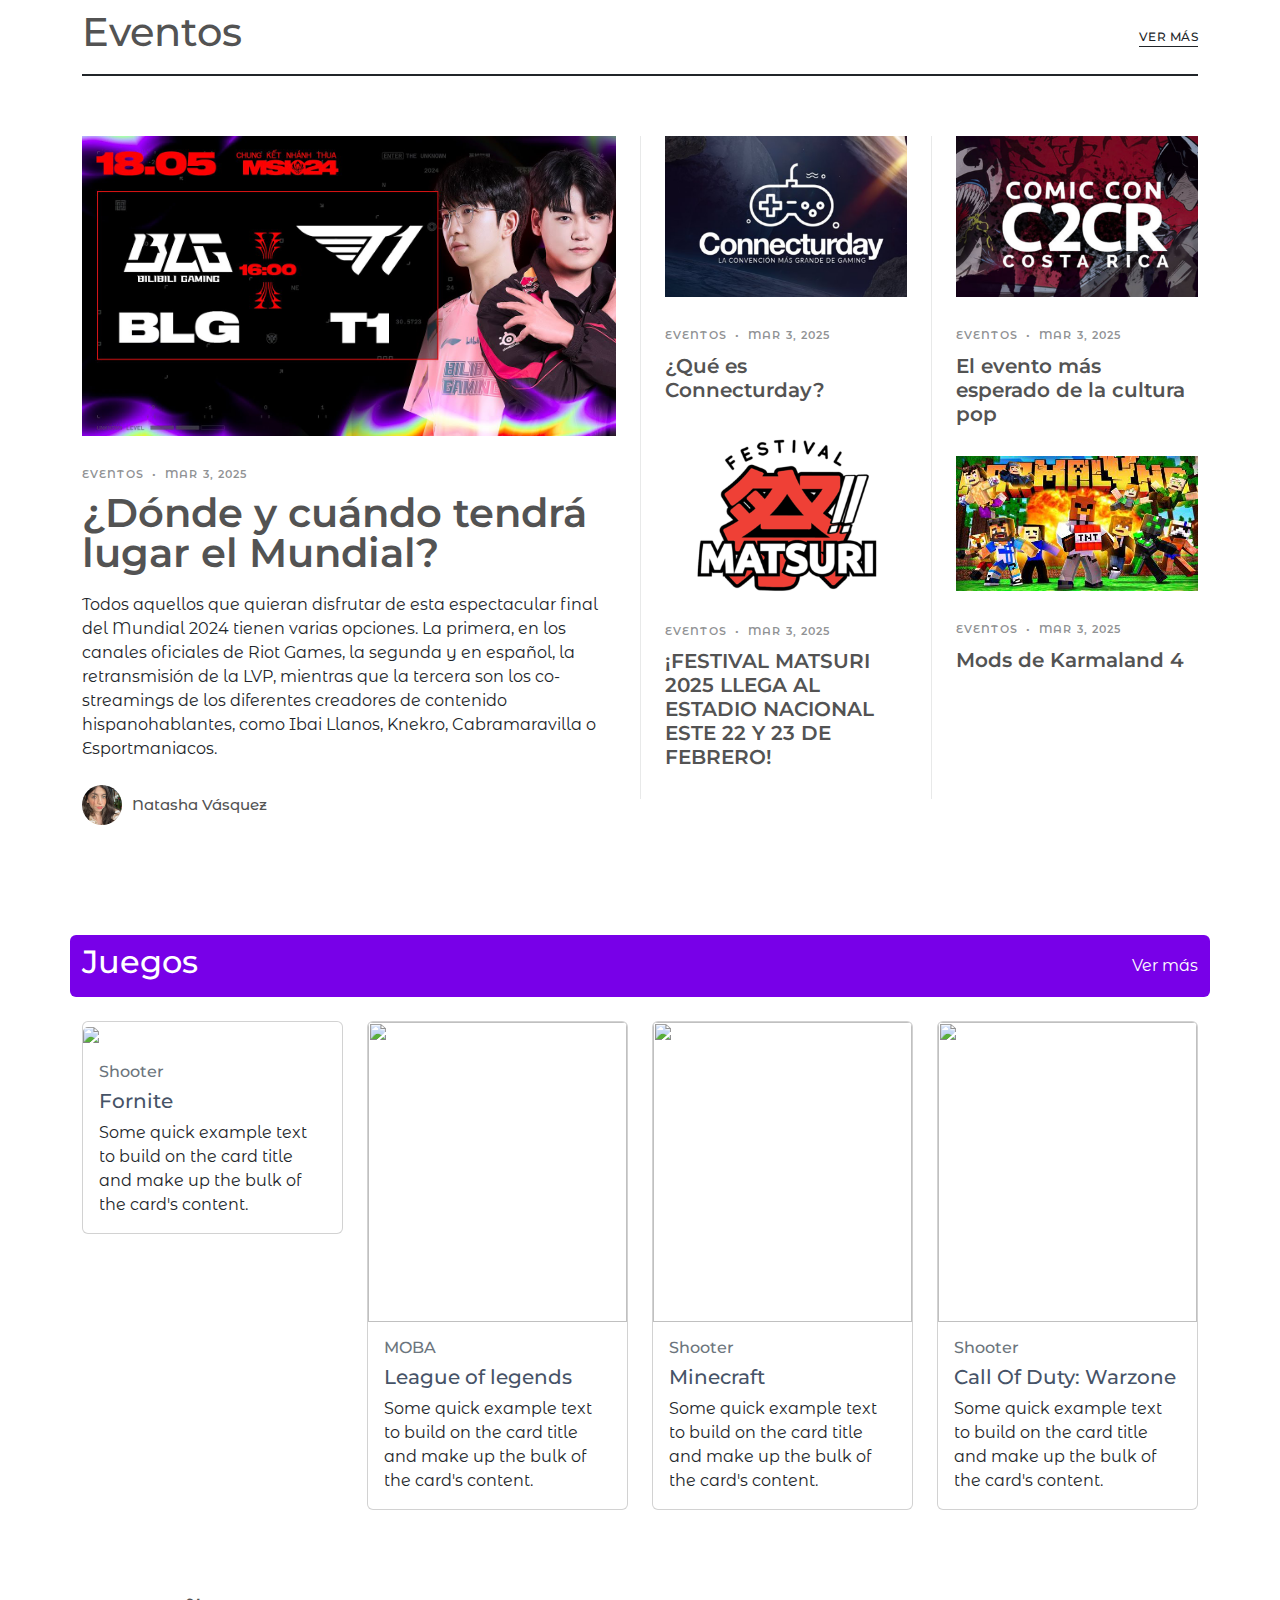
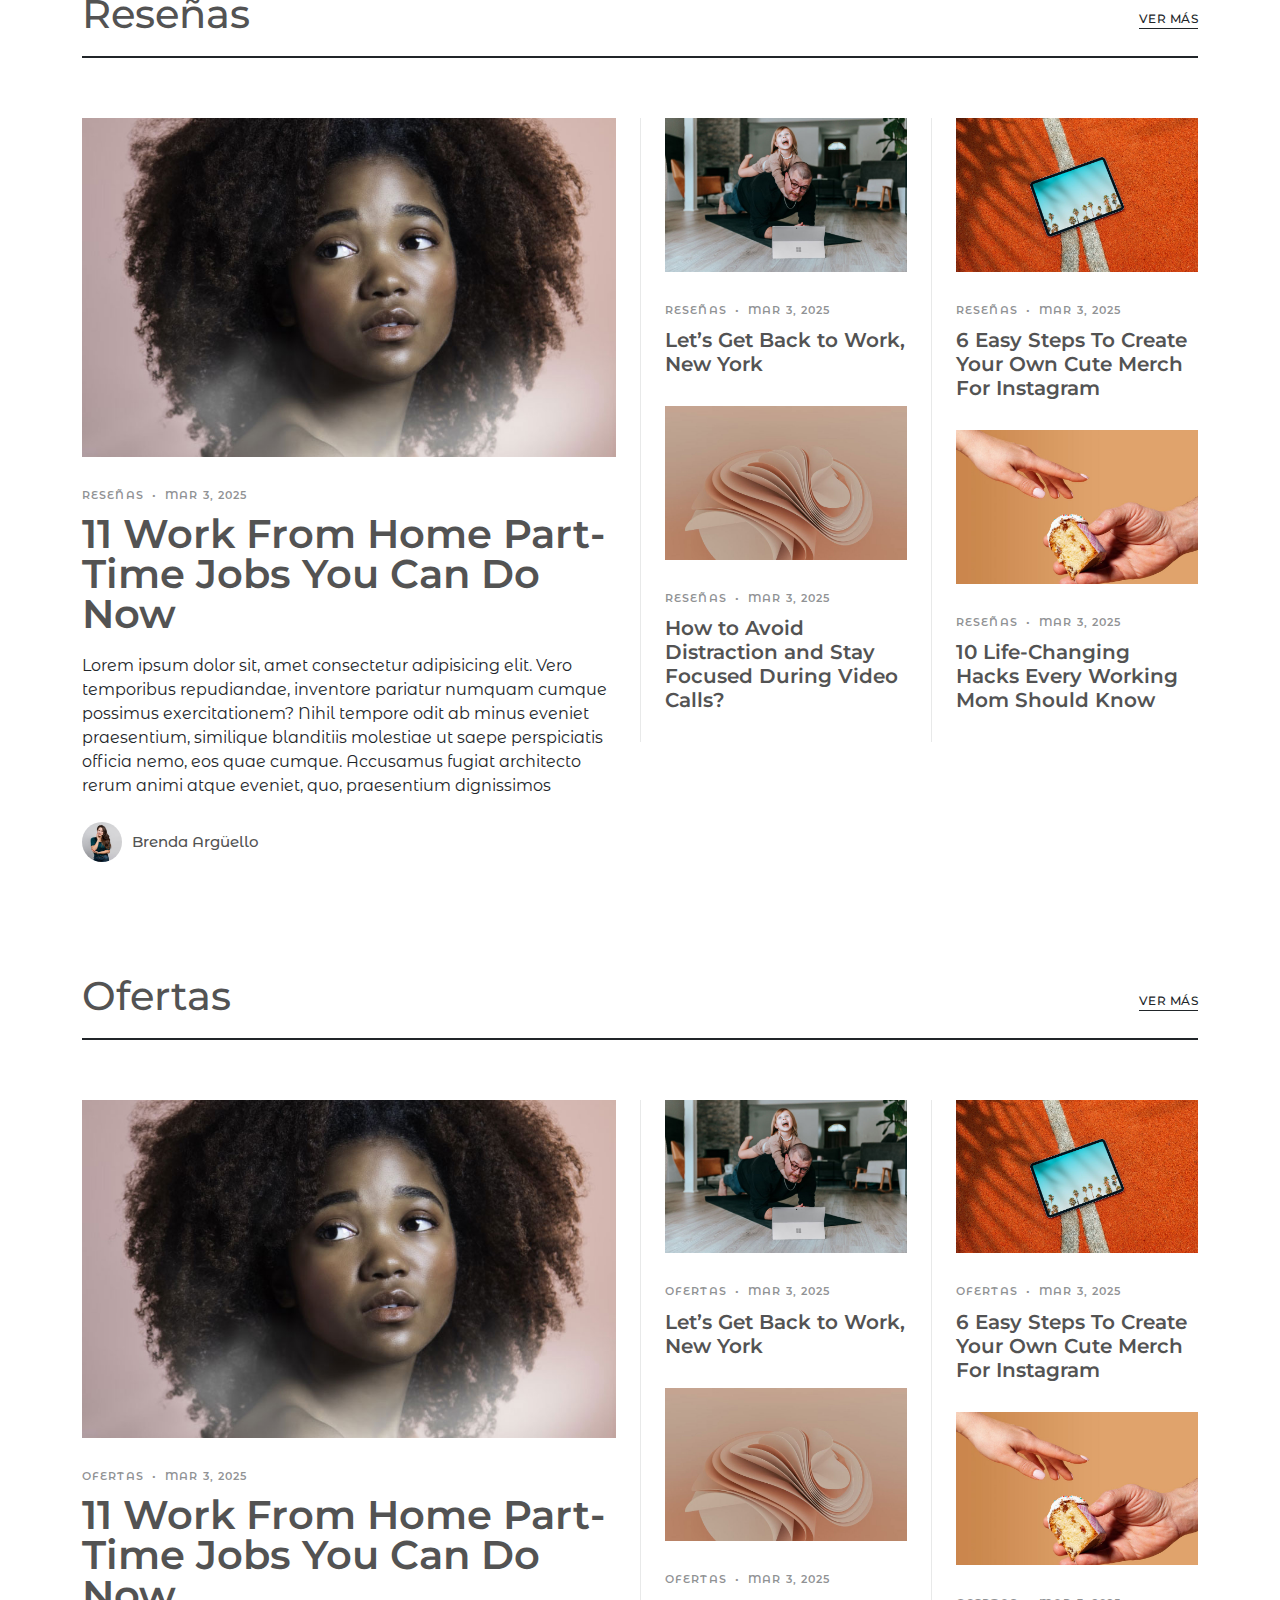
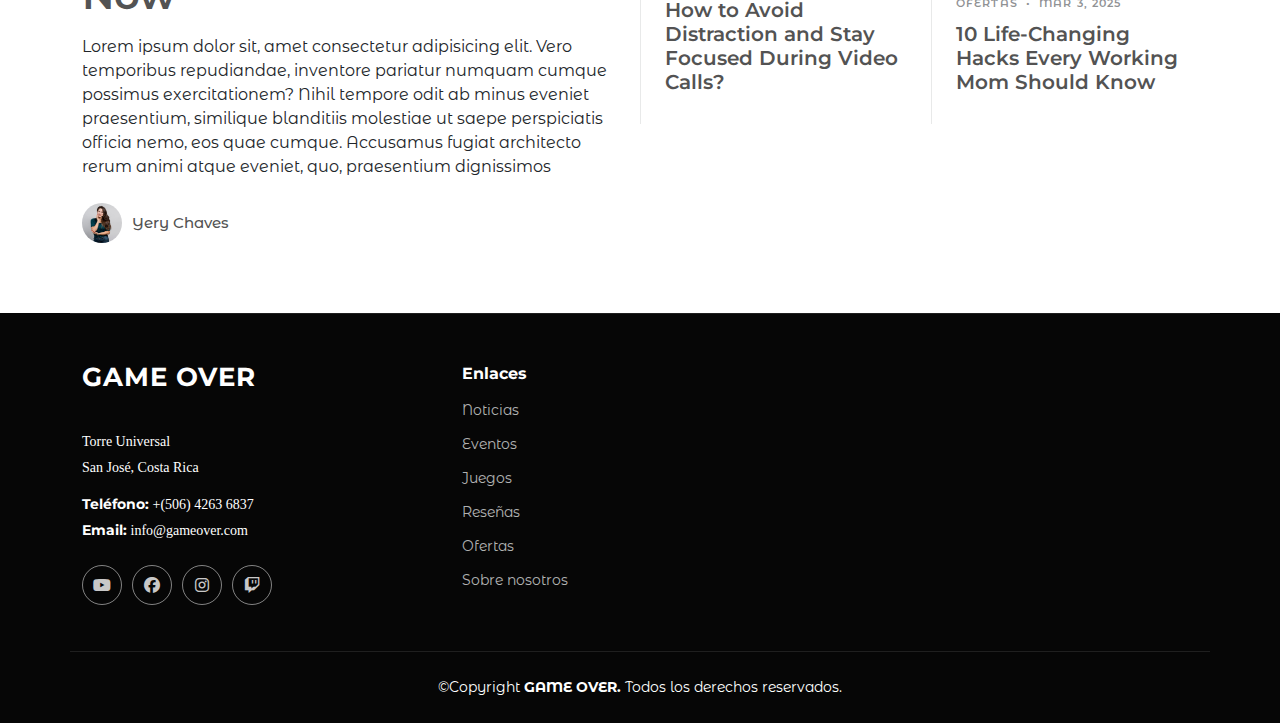
==== commit 51f0283d: "revision" ====
--- a/index.html
+++ b/index.html
@@ -243,7 +243,7 @@
                   />
                   </div>
                   <div class="name">
-                    <h3 class="m-0 p-0">Natasha Vásquez</h3>
+                    <h3 class="m-0 p-0">Nataasha Vásquez</h3>
                   </div>
                 </div>
               </div>
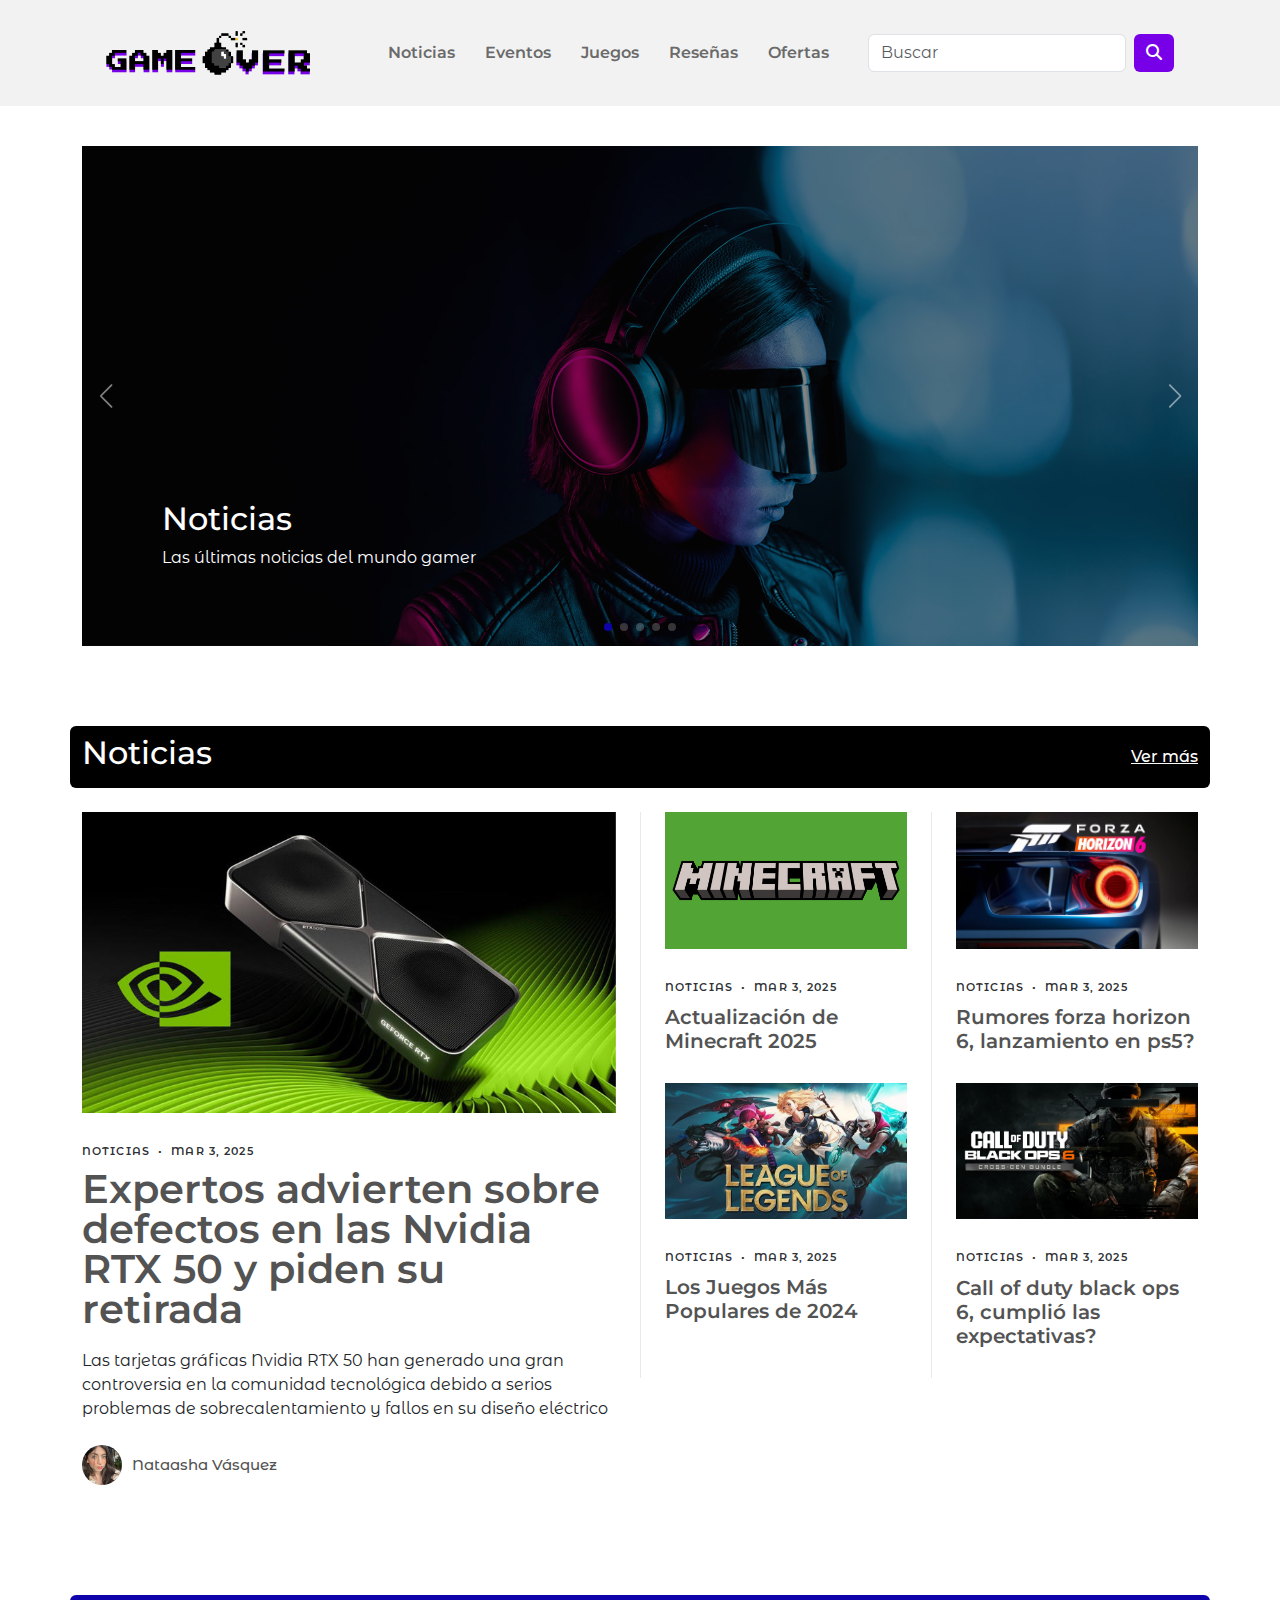
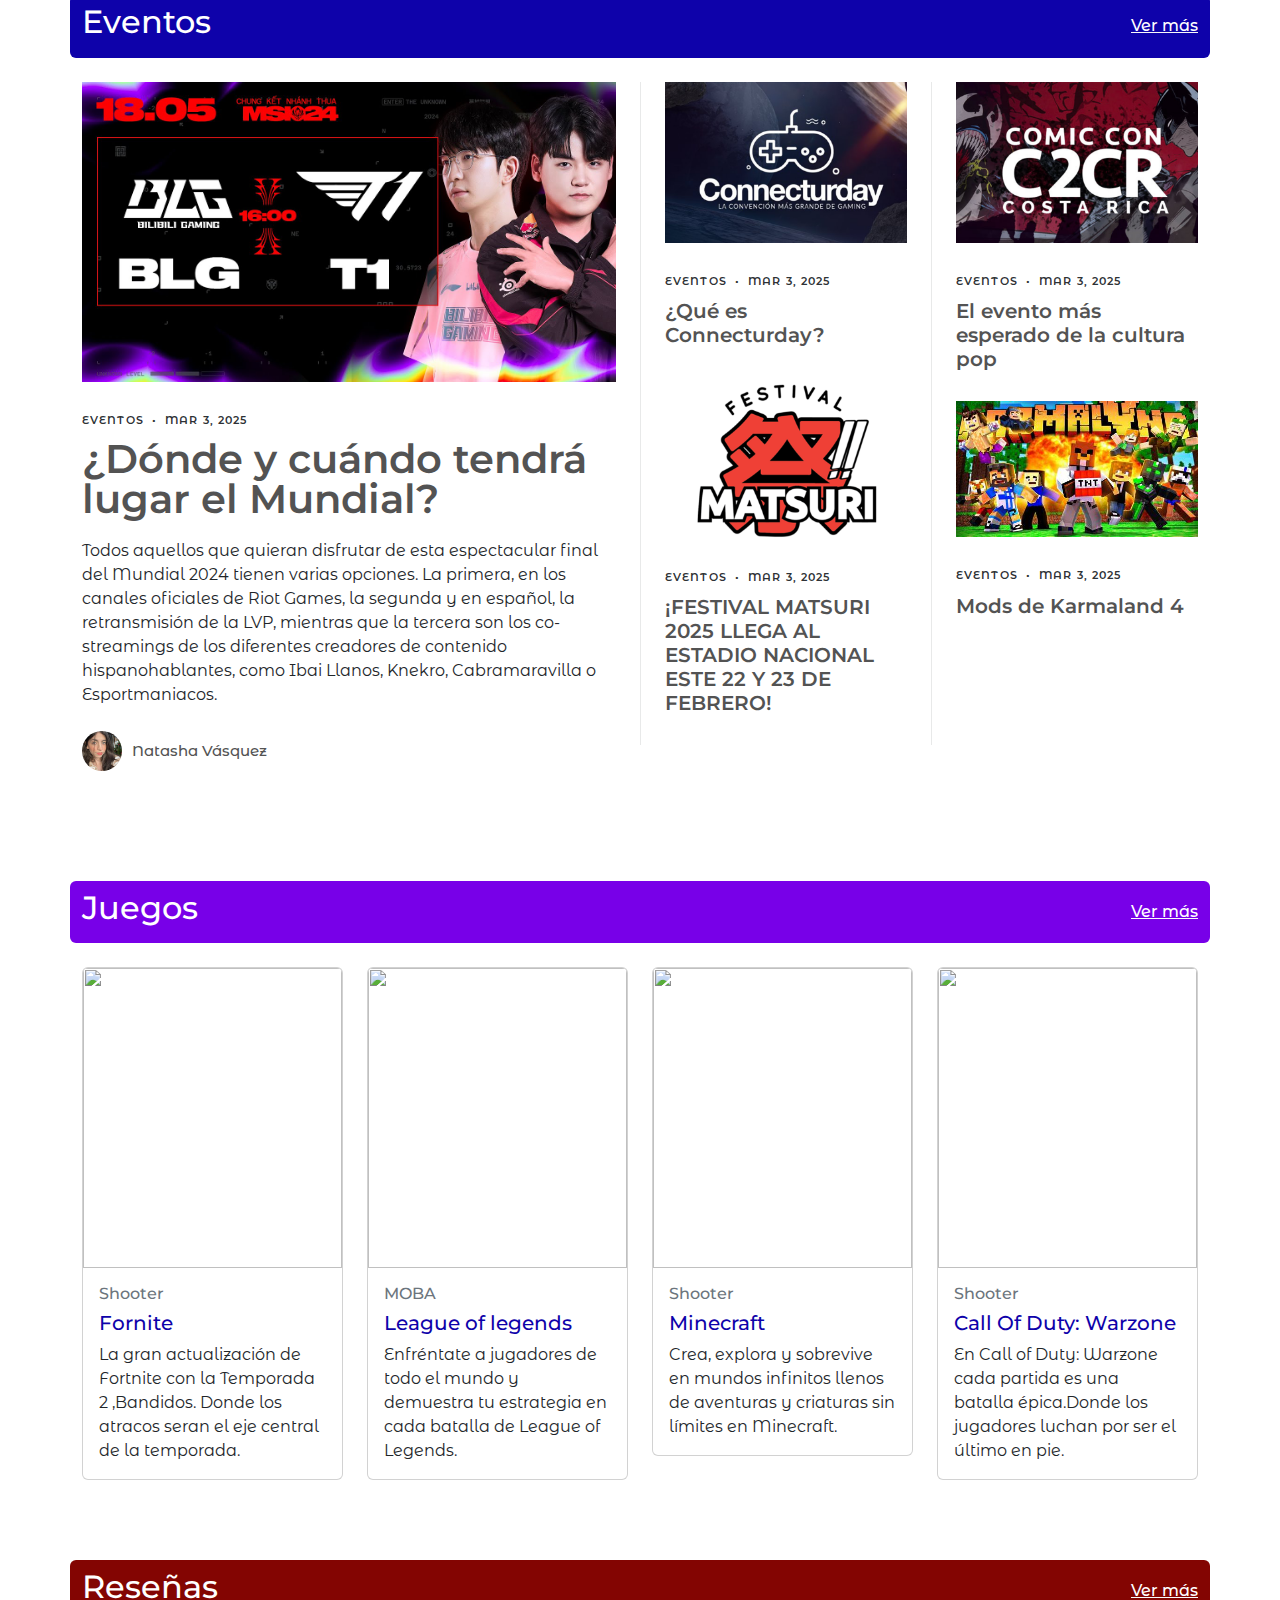
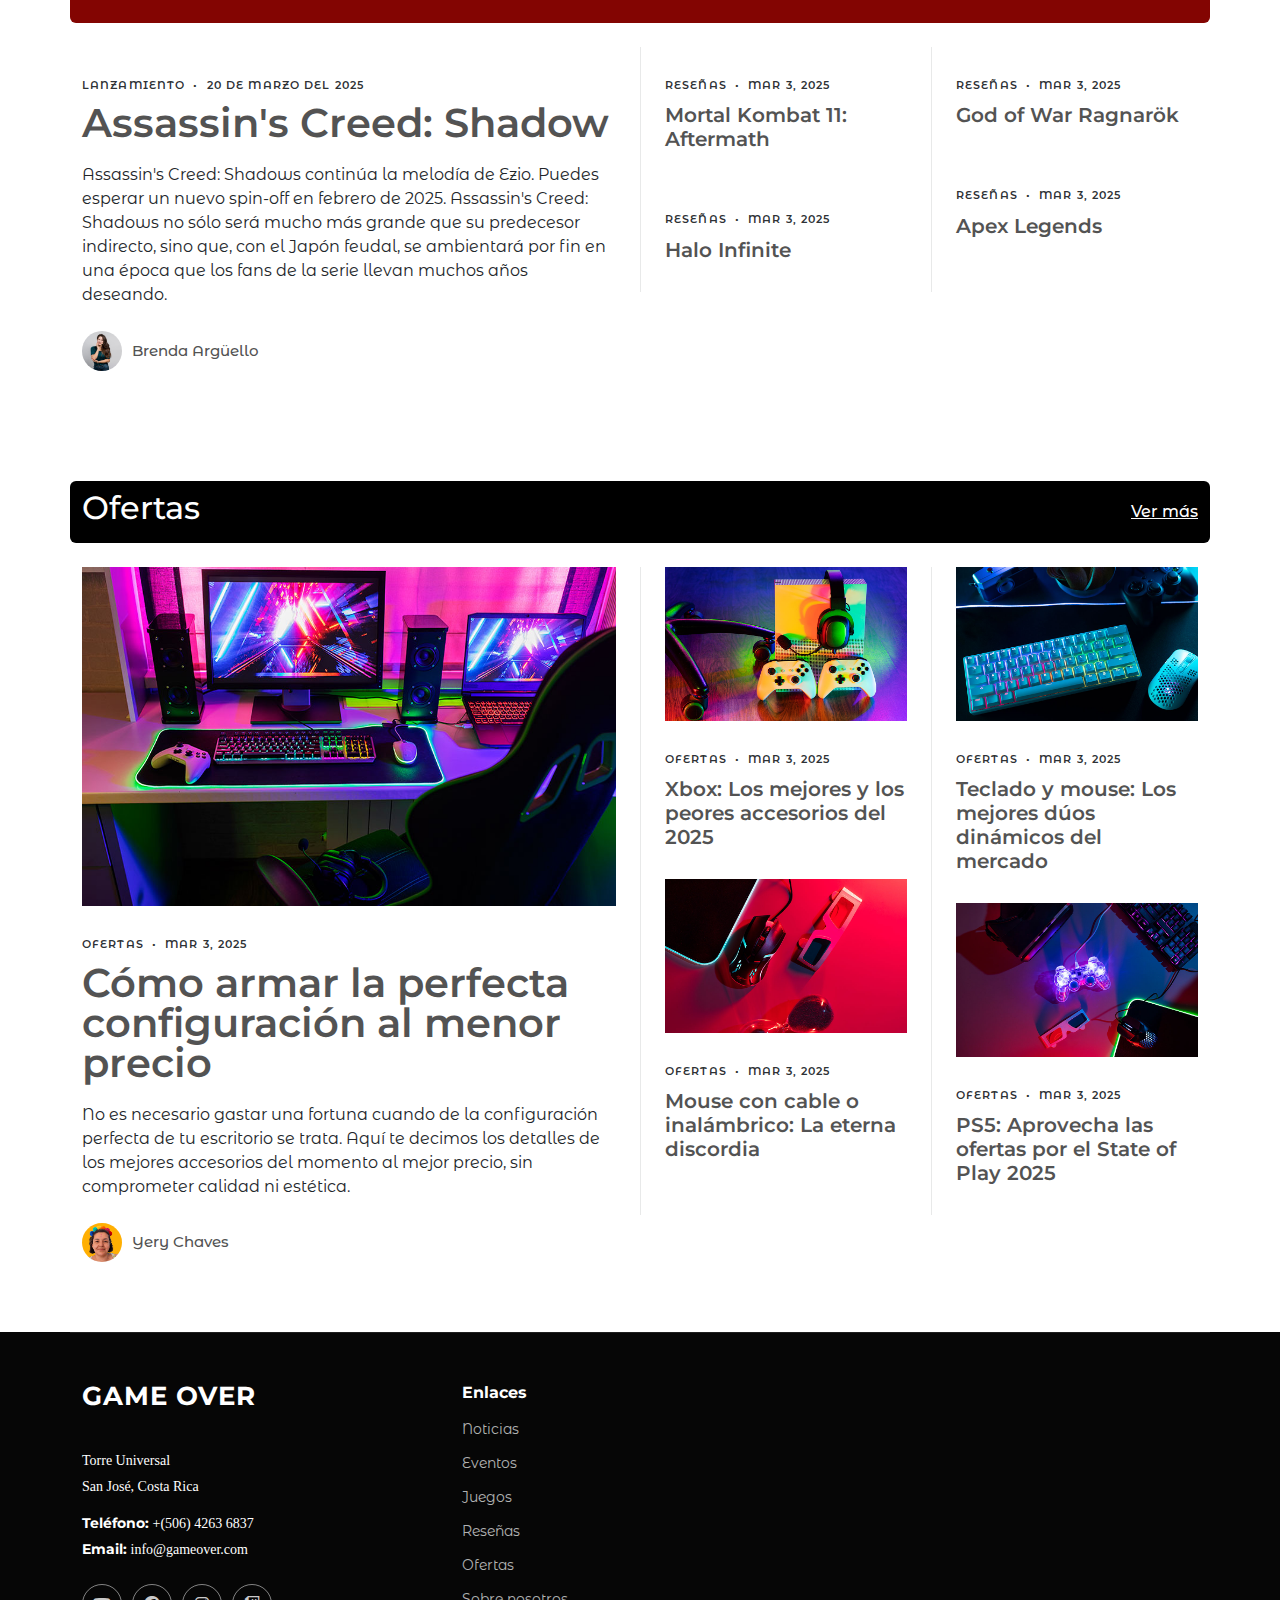
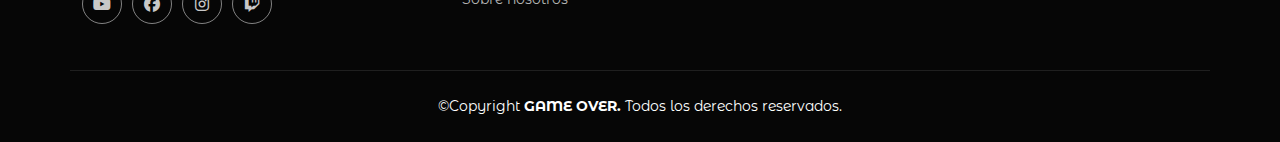
==== commit 66d3f27b: "Merge branch 'main' into natyBranch" ====
--- a/index.html
+++ b/index.html
@@ -9,6 +9,15 @@
       content="Página informativa acerca del mundo de los videojuegos"
     />
     <meta name="keywords" content="Página informativa gamer" />
+
+    <!-- Search -->
+    <link rel="stylesheet" href="assets/css/main.css" />
+    <link
+      href="https://cdn.jsdelivr.net/npm/bootstrap@5.2.0/dist/css/bootstrap.min.css"
+      rel="stylesheet"
+      integrity="sha384-gH2yIJqKdNHPEq0n4Mqa/HGKIhSkIHeL5AyhkYV8i59U5AR6csBvApHHNl/vI1Bx"
+      crossorigin="anonymous"
+    />
 
     <!-- Favicons -->
     <link href="assets/img/favicon.png" rel="icon" />
@@ -59,24 +68,60 @@
       >
         <a
           href="index.html"
-          class="logo d-flex align-items-center me-auto me-xl-0"
+          class="logo d-flex align-items-center me-auto me-xl-0 ms-4"
         >
-        <img src="assets/img/logoweb-GameOver.png" alt="">
+          <img src="assets/img/logoweb-GameOver.png" />
         </a>
 
         <nav id="navmenu" class="navmenu">
           <ul>
-            <li><a href="noticias.html">Noticias</a></li>
-            <li><a href="eventos.html">Eventos</a></li>
-            <li><a href="juegos.html">Juegos</a></li>
-            <li><a href="resenas.html">Reseñas</a></li>
-            <li><a href="ofertas.html">Ofertas</a></li>
+            <li>
+              <a href="noticias.html" class="fs-6 fw-semibold color-text-nav"
+                >Noticias</a
+              >
+            </li>
+            <li>
+              <a href="eventos.html" class="fs-6 fw-semibold color-text-nav"
+                >Eventos</a
+              >
+            </li>
+            <li>
+              <a href="juegos.html" class="fs-6 fw-semibold color-text-nav"
+                >Juegos</a
+              >
+            </li>
+            <li>
+              <a href="resenas.html" class="fs-6 fw-semibold color-text-nav"
+                >Reseñas</a
+              >
+            </li>
+            <li>
+              <a href="ofertas.html" class="fs-6 fw-semibold color-text-nav"
+                >Ofertas</a
+              >
+            </li>
+            <li>
+              <!-- Search Function -->
+              <form class="d-flex p-4" role="search">
+                <input
+                  class="form-control me-2"
+                  type="search"
+                  placeholder="Buscar"
+                  aria-label="Search"
+                  id="search-input"
+                />
+                <button
+                  class="btn btn-outline-success bg-color-buttom"
+                  type="button"
+                  onclick="search()"
+                >
+                  <i class="fa-solid fa-magnifying-glass color-icon"></i>
+                </button>
+              </form>
+            </li>
           </ul>
           <i class="mobile-nav-toggle d-xl-none bi bi-list"></i>
         </nav>
-
-        <!-- Search Function -->
-        <div class="header-social-links"></div>
       </div>
     </header>
 
@@ -109,81 +154,77 @@
             <div class="swiper-wrapper">
               <div
                 class="swiper-slide"
-                style="background-image: url('assets/img/post-slide-1.jpg')"
+                style="background-image: url('assets/img/noticias-slide.jpg')"
               >
                 <div class="content">
                   <h2>
-                    <a href="noticias-nota.html"
-                      >The Best Homemade Masks for Face</a
+                    <a href="noticias.html"
+                      >Noticias</a
                     >
                   </h2>
                   <p>
-                    Lorem ipsum dolor sit amet, consectetur adipisicing elit.
+                    Las últimas noticias del mundo gamer
                   </p>
                 </div>
               </div>
 
               <div
                 class="swiper-slide"
-                style="background-image: url('assets/img/post-slide-2.jpg')"
+                style="background-image: url('assets/img/eventos-slide.jpg')"
               >
                 <div class="content">
                   <h2>
-                    <a href="eventos-nota.html"
-                      >17 Pictures of Medium Length Hair</a
+                    <a href="eventos.html"
+                      >Eventos</a
                     >
                   </h2>
                   <p>
-                    Lorem ipsum dolor sit amet, consectetur adipisicing elit.
+                    Todo sobre los eventos del momento
                   </p>
                 </div>
               </div>
 
               <div
                 class="swiper-slide"
-                style="background-image: url('assets/img/post-slide-3.jpg')"
+                style="background-image: url('assets/img/juegos-slide.jpg')"
               >
                 <div class="content">
                   <h2>
-                    <a href="juegos-nota.html"
-                      >13 Amazing Poems from Shel Silverstein</a
+                    <a href="juegos.html"
+                      >Juegos</a
                     >
                   </h2>
                   <p>
-                    Lorem ipsum dolor sit amet, consectetur adipisicing elit.
+                    Todo lo que quieres saber
                   </p>
                 </div>
               </div>
 
               <div
                 class="swiper-slide"
-                style="background-image: url('assets/img/post-slide-4.jpg')"
+                style="background-image: url('assets/img/resenas-slide.jpg')"
               >
                 <div class="content">
                   <h2>
-                    <a href="resenas-nota.html"
-                      >9 Half-up/half-down Hairstyles</a
+                    <a href="resenas.html"
+                      >Reseñas</a
                     >
                   </h2>
                   <p>
-                    Lorem ipsum dolor sit amet, consectetur adipisicing elit.
+                    Descubre nuevos favoritos
                   </p>
                 </div>
               </div>
 
               <div
                 class="swiper-slide"
-                style="background-image: url('assets/img/post-slide-5.jpg')"
+                style="background-image: url('assets/img/ofertas-slide.jpg')"
               >
                 <div class="content">
                   <h2>
-                    <a href="ofertas-nota.html"
-                      >9 Half-up/half-down Hairstyles</a
-                    >
+                    <a href="ofertas.html">Ofertas</a>
                   </h2>
-                  <p>
-                    Lorem ipsum dolor sit amet, consectetur adipisicing elit.
-                  </p>
+                  <p>Imperdibles oportunidades</p>
                 </div>
               </div>
             </div>
@@ -199,12 +240,17 @@
 
       <!-- Noticias Category Section -->
       <section id="lifestyle-category" class="lifestyle-category section">
-        <div class="container section-title" data-aos="fade-up">
-          <div
-            class="section-title-container d-flex align-items-center justify-content-between"
-          >
-            <h2>Noticias</h2>
-            <p><a href="noticias.html">Ver más</a></p>
+        <div
+          class="container bg-noticias-title mb-4 rounded"
+          data-aos="fade-up"
+        >
+          <div class="d-flex align-items-center justify-content-between py-2">
+            <h2 class="text-white">Noticias</h2>
+            <a
+              href="noticias.html"
+              class="text-white fs-6 fw-medium text-decoration-underline link-underline-light"
+              >Ver más</a
+            >
           </div>
         </div>
 
@@ -213,25 +259,23 @@
             <div class="col-lg-6">
               <div class="post-list lg">
                 <a href="noticias-nota.html"
-                ><img
-                src="assets/img/nvidia.jpg"
-                alt=""
-                class="img-fluid"
-            /></a>
+                  ><img src="assets/img/nvidia.jpg" alt="" class="img-fluid"
+                /></a>
                 <div class="post-meta">
                   <span class="date">Noticias</span>
                   <span class="mx-1">•</span> <span>Mar 3, 2025</span>
                 </div>
                 <h2>
                   <a href="noticias-nota.html"
-                    >Expertos advierten sobre defectos en las Nvidia RTX 50 y piden su retirada</a
+                    >Expertos advierten sobre defectos en las Nvidia RTX 50 y
+                    piden su retirada</a
                   >
                 </h2>
                 <p class="mb-4 d-block">
-                  Las tarjetas gráficas Nvidia RTX 50 han generado 
-                  una gran controversia en la comunidad tecnológica 
-                  debido a serios problemas de sobrecalentamiento y 
-                  fallos en su diseño eléctrico
+                  Las tarjetas gráficas Nvidia RTX 50 han generado una gran
+                  controversia en la comunidad tecnológica debido a serios
+                  problemas de sobrecalentamiento y fallos en su diseño
+                  eléctrico
                 </p>
 
                 <div class="d-flex align-items-center author">
@@ -281,8 +325,9 @@
                       <span class="mx-1">•</span> <span>Mar 3, 2025</span>
                     </div>
                     <h2>
-                      <a href="https://www.compralobueno.com/gaming/juegos-mas-populares/"
-                      >Los Juegos Más Populares de 2024</a
+                      <a
+                        href="https://www.compralobueno.com/gaming/juegos-mas-populares/"
+                        >Los Juegos Más Populares de 2024</a
                       >
                     </h2>
                   </div>
@@ -303,15 +348,11 @@
                       <a href="noticias-nota.html"
                         >Rumores forza horizon 6, lanzamiento en ps5?</a
                       >
-                      
                     </h2>
                   </div>
                   <div class="post-list">
                     <a href="noticias-nota.html"
-                      ><img
-                        src="assets/img/call.jpg"
-                        alt=""
-                        class="img-fluid"
+                      ><img src="assets/img/call.jpg" alt="" class="img-fluid"
                     /></a>
                     <div class="post-meta">
                       <span class="date">Noticias</span>
@@ -319,7 +360,7 @@
                     </div>
                     <h2>
                       <a href="noticias-nota.html"
-                        >Call of duty black ops 6, cumplió  las expectativas?</a
+                        >Call of duty black ops 6, cumplió las expectativas?</a
                       >
                     </h2>
                   </div>
@@ -333,12 +374,14 @@
 
       <!-- Eventos Category Section -->
       <section id="lifestyle-category" class="lifestyle-category section">
-        <div class="container section-title" data-aos="fade-up">
-          <div
-            class="section-title-container d-flex align-items-center justify-content-between"
-          >
-            <h2>Eventos</h2>
-            <p><a href="eventos.html">Ver más</a></p>
+        <div class="container bg-eventos-title mb-4 rounded" data-aos="fade-up">
+          <div class="d-flex align-items-center justify-content-between py-2">
+            <h2 class="text-white">Eventos</h2>
+            <a
+              href="eventos.html"
+              class="text-white strong fs-6 fw-medium text-decoration-underline link-underline-light"
+              >Ver más</a
+            >
           </div>
         </div>
 
@@ -467,7 +510,11 @@
         <div class="container bg-games-title mb-4 rounded" data-aos="fade-up">
           <div class="d-flex align-items-center justify-content-between py-2">
             <h2 class="text-white">Juegos</h2>
-            <a href="juegos.html" class="text-white">Ver más</a>
+            <a
+              href="juegos.html"
+              class="text-white fs-6 fw-medium text-decoration-underline link-underline-light"
+              >Ver más</a
+            >
           </div>
         </div>
         <!-- End Section Title -->
@@ -476,10 +523,13 @@
           <div class="row">
             <div class="col-md-auto col-lg-3">
               <div class="card">
-                <a href="juegos-nota.html" class="games-card-image position-relative overflow-hidden">
+                <a
+                  href="juegos-nota.html"
+                  class="games-card-image position-relative overflow-hidden"
+                >
                   <img
-                    src="assets/img/c6-fornite (1).jpg"
-                    class="card-img-top img-fluid"
+                    src="https://cdn2.unrealengine.com/fortnite-lawless-battle-pass-mx-1920x1080-51deb2a13c5b.jpg"
+                    class="card-img-top img-games"
                     height="300"
                   />
                 </a>
@@ -490,18 +540,22 @@
                     <a href="juegos-nota.html"> Fornite </a>
                   </h5>
                   <p class="card-text">
-                    Some quick example text to build on the card title and make
-                    up the bulk of the card's content.
+                    La gran actualización de Fortnite con la Temporada 2
+                    ,Bandidos. Donde los atracos seran el eje central de la
+                    temporada.
                   </p>
                 </div>
               </div>
             </div>
             <div class="col-md-auto col-lg-3">
               <div class="card">
-                <a href="juegos-nota.html" class="games-card-image position-relative overflow-hidden">
+                <a
+                  href="juegos-nota.html"
+                  class="games-card-image position-relative overflow-hidden"
+                >
                   <img
-                    src="https://cdnb.artstation.com/p/assets/covers/images/057/916/397/large/samuel-thompson-samuel-thompson-samuel-thompson-icon.jpg?1672957596"
-                    class="card-img-top"
+                    src="https://wallpapers.com/images/hd/1920x1080-league-of-legends-background-1920-x-1080-ogwwvzev2qxoxl75.jpg"
+                    class="card-img-top img-games"
                     height="300"
                   />
                 </a>
@@ -513,18 +567,21 @@
                   </h5>
 
                   <p class="card-text">
-                    Some quick example text to build on the card title and make
-                    up the bulk of the card's content.
+                    Enfréntate a jugadores de todo el mundo y demuestra tu
+                    estrategia en cada batalla de League of Legends.
                   </p>
                 </div>
               </div>
             </div>
             <div class="col-md-auto col-lg-3">
               <div class="card">
-                <a href="juegos-nota.html" class="games-card-image position-relative overflow-hidden">
+                <a
+                  href="juegos-nota.html"
+                  class="games-card-image position-relative overflow-hidden"
+                >
                   <img
                     src="https://cdn.hobbyconsolas.com/sites/navi.axelspringer.es/public/media/image/2023/05/minecraft-120-3043994.jpg?tf=3840x"
-                    class="card-img-top"
+                    class="card-img-top img-games"
                     height="300"
                   />
                 </a>
@@ -535,18 +592,21 @@
                     <a href="juegos-nota.html">Minecraft</a>
                   </h5>
                   <p class="card-text">
-                    Some quick example text to build on the card title and make
-                    up the bulk of the card's content.
+                    Crea, explora y sobrevive en mundos infinitos llenos de
+                    aventuras y criaturas sin límites en Minecraft.
                   </p>
                 </div>
               </div>
             </div>
             <div class="col-md-auto col-lg-3">
               <div class="card">
-                <a href="juegos-nota.html" class="games-card-image position-relative overflow-hidden">
+                <a
+                  href="juegos-nota.html"
+                  class="games-card-image position-relative overflow-hidden"
+                >
                   <img
                     src="https://media.licdn.com/dms/image/v2/D4E10AQEUc4L__mrqMA/image-shrink_800/image-shrink_800/0/1701281408947?e=2147483647&v=beta&t=LZA46An_N2zn8Nmxrc4jJYOj11Uv7iHcqcGezAhcIlQ"
-                    class="card-img-top"
+                    class="card-img-top img-games"
                     height="300"
                   />
                 </a>
@@ -556,8 +616,8 @@
                     <a href="juegos-nota.html"> Call Of Duty: Warzone </a>
                   </h5>
                   <p class="card-text">
-                    Some quick example text to build on the card title and make
-                    up the bulk of the card's content.
+                    En Call of Duty: Warzone cada partida es una batalla
+                    épica.Donde los jugadores luchan por ser el último en pie.
                   </p>
                 </div>
               </div>
@@ -570,12 +630,14 @@
       <!-- Reseñas Category Section -->
       <section id="lifestyle-category" class="lifestyle-category section">
         <!-- Section Title -->
-        <div class="container section-title" data-aos="fade-up">
-          <div
-            class="section-title-container d-flex align-items-center justify-content-between"
-          >
-            <h2>Reseñas</h2>
-            <p><a href="resenas.html">Ver más</a></p>
+        <div class="container bg-resenas-title mb-4 rounded" data-aos="fade-up">
+          <div class="d-flex align-items-center justify-content-between py-2">
+            <h2 class="text-white">Reseñas</h2>
+            <a
+              href="resenas.html"
+              class="text-white fs-6 fw-medium text-decoration-underline link-underline-light"
+              >Ver más</a
+            >
           </div>
         </div>
         <!-- End Section Title -->
@@ -586,27 +648,25 @@
               <div class="post-list lg">
                 <a href="resenas-nota.html"
                   ><img
-                    src="assets/img/post-landscape-8.jpg"
+                    src="https://staticctf.ubisoft.com/J3yJr34U2pZ2Ieem48Dwy9uqj5PNUQTn/1RLdppgLllgGZlkjuvHBu6/abbcf1e12935e4654a109324955a5087/RED_KEYART_STD_RGB_WW.jpg"
                     alt=""
                     class="img-fluid"
                 /></a>
                 <div class="post-meta">
-                  <span class="date">Reseñas</span> <span class="mx-1">•</span>
-                  <span>Mar 3, 2025</span>
+                  <span class="date">Lanzamiento</span>
+                  <span class="mx-1">•</span>
+                  <span>20 de marzo del 2025</span>
                 </div>
                 <h2>
-                  <a href="resenas-nota.html"
-                    >11 Work From Home Part-Time Jobs You Can Do Now</a
-                  >
+                  <a href="resenas-nota.html">Assassin's Creed: Shadow</a>
                 </h2>
                 <p class="mb-4 d-block">
-                  Lorem ipsum dolor sit, amet consectetur adipisicing elit. Vero
-                  temporibus repudiandae, inventore pariatur numquam cumque
-                  possimus exercitationem? Nihil tempore odit ab minus eveniet
-                  praesentium, similique blanditiis molestiae ut saepe
-                  perspiciatis officia nemo, eos quae cumque. Accusamus fugiat
-                  architecto rerum animi atque eveniet, quo, praesentium
-                  dignissimos
+                  Assassin's Creed: Shadows continúa la melodía de Ezio. Puedes
+                  esperar un nuevo spin-off en febrero de 2025. Assassin's
+                  Creed: Shadows no sólo será mucho más grande que su predecesor
+                  indirecto, sino que, con el Japón feudal, se ambientará por
+                  fin en una época que los fans de la serie llevan muchos años
+                  deseando.
                 </p>
 
                 <div class="d-flex align-items-center author">
@@ -630,7 +690,7 @@
                   <div class="post-list">
                     <a href="resenas-nota.html"
                       ><img
-                        src="assets/img/post-landscape-6.jpg"
+                        src="https://noespaisparafrikis.com/wp-content/uploads/2020/06/mortal-kombat-aftermath_portada.jpg"
                         alt=""
                         class="img-fluid"
                     /></a>
@@ -639,15 +699,15 @@
                       <span class="mx-1">•</span> <span>Mar 3, 2025</span>
                     </div>
                     <h2>
-                      <a href="eventos-nota.html"
-                        >Let’s Get Back to Work, New York</a
+                      <a href="resenas-nota.html"
+                        >Mortal Kombat 11: Aftermath</a
                       >
                     </h2>
                   </div>
                   <div class="post-list">
                     <a href="resenas-nota.html"
                       ><img
-                        src="assets/img/post-landscape-5.jpg"
+                        src="https://generacionxbox.com/wp-content/uploads/2023/10/halo-infinite.jpg"
                         alt=""
                         class="img-fluid"
                     /></a>
@@ -656,10 +716,7 @@
                       <span class="mx-1">•</span> <span>Mar 3, 2025</span>
                     </div>
                     <h2>
-                      <a href="eventos-nota.html"
-                        >How to Avoid Distraction and Stay Focused During Video
-                        Calls?</a
-                      >
+                      <a href="resenas-nota.html">Halo Infinite</a>
                     </h2>
                   </div>
                 </div>
@@ -667,7 +724,7 @@
                   <div class="post-list">
                     <a href="resenas-nota.html"
                       ><img
-                        src="assets/img/post-landscape-3.jpg"
+                        src="https://game-reviewer.com/wp-content/uploads/2022/10/1173124.jpg"
                         alt=""
                         class="img-fluid"
                     /></a>
@@ -676,16 +733,13 @@
                       <span class="mx-1">•</span> <span>Mar 3, 2025</span>
                     </div>
                     <h2>
-                      <a href="eventos-nota.html"
-                        >6 Easy Steps To Create Your Own Cute Merch For
-                        Instagram</a
-                      >
+                      <a href="resenas-nota.html">God of War Ragnarök</a>
                     </h2>
                   </div>
                   <div class="post-list">
                     <a href="resenas-nota.html"
                       ><img
-                        src="assets/img/post-landscape-2.jpg"
+                        src="https://blogger.googleusercontent.com/img/b/R29vZ2xl/AVvXsEggNd9dol7JJT9hfhg2qhFZSaI9C-_733z0-wfw6TdT4qFgtNI3NtmPsc9m0-Am7SoooGMGFGENo70MJ2gZK46SwsVeab8BkkvvEm55Lj0DdTc4GzThT2Qfgi4jwrVc7rxrI4V8pko_rNkw/s1600/capa2.png"
                         alt=""
                         class="img-fluid"
                     /></a>
@@ -694,9 +748,7 @@
                       <span class="mx-1">•</span> <span>Mar 3, 2025</span>
                     </div>
                     <h2>
-                      <a href="eventos-nota.html"
-                        >10 Life-Changing Hacks Every Working Mom Should Know</a
-                      >
+                      <a href="resenas-nota.html">Apex Legends</a>
                     </h2>
                   </div>
                 </div>
@@ -710,12 +762,14 @@
       <!-- Ofertas Category Section -->
       <section id="lifestyle-category" class="lifestyle-category section">
         <!-- Section Title -->
-        <div class="container section-title" data-aos="fade-up">
-          <div
-            class="section-title-container d-flex align-items-center justify-content-between"
-          >
-            <h2>Ofertas</h2>
-            <p><a href="ofertas.html">Ver más</a></p>
+        <div class="container bg-ofertas-title mb-4 rounded" data-aos="fade-up">
+          <div class="d-flex align-items-center justify-content-between py-2">
+            <h2 class="text-white">Ofertas</h2>
+            <a
+              href="ofertas.html"
+              class="text-white fs-6 fw-medium text-decoration-underline link-underline-light"
+              >Ver más</a
+            >
           </div>
         </div>
         <!-- End Section Title -->
@@ -725,10 +779,7 @@
             <div class="col-lg-6">
               <div class="post-list lg">
                 <a href="ofertas-nota.html"
-                  ><img
-                    src="assets/img/post-landscape-8.jpg"
-                    alt=""
-                    class="img-fluid"
+                  ><img src="assets/img/ofertas-1.jpg" alt="" class="img-fluid"
                 /></a>
                 <div class="post-meta">
                   <span class="date">Ofertas</span> <span class="mx-1">•</span>
@@ -736,23 +787,20 @@
                 </div>
                 <h2>
                   <a href="ofertas-nota.html"
-                    >11 Work From Home Part-Time Jobs You Can Do Now</a
+                    >Cómo armar la perfecta configuración al menor precio</a
                   >
                 </h2>
                 <p class="mb-4 d-block">
-                  Lorem ipsum dolor sit, amet consectetur adipisicing elit. Vero
-                  temporibus repudiandae, inventore pariatur numquam cumque
-                  possimus exercitationem? Nihil tempore odit ab minus eveniet
-                  praesentium, similique blanditiis molestiae ut saepe
-                  perspiciatis officia nemo, eos quae cumque. Accusamus fugiat
-                  architecto rerum animi atque eveniet, quo, praesentium
-                  dignissimos
+                  No es necesario gastar una fortuna cuando de la configuración
+                  perfecta de tu escritorio se trata. Aquí te decimos los
+                  detalles de los mejores accesorios del momento al mejor
+                  precio, sin comprometer calidad ni estética.
                 </p>
 
                 <div class="d-flex align-items-center author">
                   <div class="photo">
                     <img
-                      src="assets/img/person-7.jpg"
+                      src="assets/img/yac-index-pic.jpg"
                       alt=""
                       class="img-fluid"
                     />
@@ -770,7 +818,7 @@
                   <div class="post-list">
                     <a href="ofertas-nota.html"
                       ><img
-                        src="assets/img/post-landscape-6.jpg"
+                        src="assets/img/ofertas-2.jpg"
                         alt=""
                         class="img-fluid"
                     /></a>
@@ -779,15 +827,15 @@
                       <span class="mx-1">•</span> <span>Mar 3, 2025</span>
                     </div>
                     <h2>
-                      <a href="eventos-nota.html"
-                        >Let’s Get Back to Work, New York</a
+                      <a href="ofertas-nota.html"
+                        >Xbox: Los mejores y los peores accesorios del 2025</a
                       >
                     </h2>
                   </div>
                   <div class="post-list">
                     <a href="ofertas-nota.html"
                       ><img
-                        src="assets/img/post-landscape-5.jpg"
+                        src="assets/img/ofertas-3.jpg"
                         alt=""
                         class="img-fluid"
                     /></a>
@@ -796,9 +844,8 @@
                       <span class="mx-1">•</span> <span>Mar 3, 2025</span>
                     </div>
                     <h2>
-                      <a href="eventos-nota.html"
-                        >How to Avoid Distraction and Stay Focused During Video
-                        Calls?</a
+                      <a href="ofertas-nota.html"
+                        >Mouse con cable o inalámbrico: La eterna discordia</a
                       >
                     </h2>
                   </div>
@@ -807,7 +854,7 @@
                   <div class="post-list">
                     <a href="ofertas-nota.html"
                       ><img
-                        src="assets/img/post-landscape-3.jpg"
+                        src="assets/img/ofertas-4.jpg"
                         alt=""
                         class="img-fluid"
                     /></a>
@@ -816,16 +863,16 @@
                       <span class="mx-1">•</span> <span>Mar 3, 2025</span>
                     </div>
                     <h2>
-                      <a href="eventos-nota.html"
-                        >6 Easy Steps To Create Your Own Cute Merch For
-                        Instagram</a
+                      <a href="ofertas-nota.html"
+                        >Teclado y mouse: Los mejores dúos dinámicos del
+                        mercado</a
                       >
                     </h2>
                   </div>
                   <div class="post-list">
                     <a href="ofertas-nota.html"
                       ><img
-                        src="assets/img/post-landscape-2.jpg"
+                        src="assets/img/ofertas-5.jpg"
                         alt=""
                         class="img-fluid"
                     /></a>
@@ -834,8 +881,8 @@
                       <span class="mx-1">•</span> <span>Mar 3, 2025</span>
                     </div>
                     <h2>
-                      <a href="eventos-nota.html"
-                        >10 Life-Changing Hacks Every Working Mom Should Know</a
+                      <a href="ofertas-nota.html"
+                        >PS5: Aprovecha las ofertas por el State of Play 2025</a
                       >
                     </h2>
                   </div>
@@ -933,5 +980,6 @@
 
     <!-- Main JS File -->
     <script src="assets/js/main.js"></script>
+    <script src="assets/js/search.js"></script>
   </body>
 </html>
--- a/assets/css/main.css
+++ b/assets/css/main.css
@@ -124,7 +124,7 @@
   --background-color: #ffffff; /* Background color for the entire website, including individual sections */
   --default-color: #212529; /* Default color used for the majority of the text content across the entire website */
   --heading-color: #535353; /* Color for headings, subheadings and title throughout the website */
-  --accent-color: #465367; /* Accent color that represents your brand on the website. It's used for buttons, links, and other elements that need to stand out */
+  --accent-color: #0E02AA; /* Accent color that represents your brand on the website. It's used for buttons, links, and other elements that need to stand out */
   --surface-color: #ffffff; /* The surface color is used as a background of boxed elements within sections, such as cards, icon boxes, or other elements that require a visual separation from the global background. */
   --contrast-color: #ffffff; /* Contrast color for text, ensuring readability against backgrounds of accent, heading, or default colors. */
 }
@@ -132,11 +132,11 @@
 /* Nav Menu Colors - The following color variables are used specifically for the navigation menu. They are separate from the global colors to allow for more customization options */
 :root {
   --nav-color: #6a6a6a;  /* The default color of the main navmenu links */
-  --nav-hover-color: #465367; /* Applied to main navmenu links when they are hovered over or active */
+  --nav-hover-color: #7800E8; /* Applied to main navmenu links when they are hovered over or active */
   --nav-mobile-background-color: #ffffff; /* Used as the background color for mobile navigation menu */
   --nav-dropdown-background-color: #ffffff; /* Used as the background color for dropdown items that appear when hovering over primary navigation items */
-  --nav-dropdown-color: #6a6a6a; /* Used for navigation links of the dropdown items in the navigation menu. */
-  --nav-dropdown-hover-color: #465367; /* Similar to --nav-hover-color, this color is applied to dropdown navigation links when they are hovered over. */
+  --nav-dropdown-color: #0E02AA; /* Used for navigation links of the dropdown items in the navigation menu. */
+  --nav-dropdown-hover-color: #0E02AA; /* Similar to --nav-hover-color, this color is applied to dropdown navigation links when they are hovered over. */
 }
 
 /* Fonts */
@@ -202,7 +202,7 @@
 
 /* PHP Email Form Messages
 ------------------------------*/
-.php-email-form .error-message {
+/*.php-email-form .error-message {
   display: none;
   background: #df1529;
   color: #ffffff;
@@ -250,7 +250,7 @@
   100% {
     transform: rotate(360deg);
   }
-}
+}*/
 
 /*--------------------------------------------------------------
 # Global Header
@@ -952,7 +952,7 @@
   letter-spacing: 0.07rem;
   text-transform: uppercase;
   font-weight: 600;
-  color: color-mix(in srgb, var(--default-color), transparent 50%);
+  color: color-mix(in srgb, var(--default-color), transparent 5%);
   margin-bottom: 10px;
 }
 
@@ -1103,7 +1103,7 @@
   letter-spacing: 0.07rem;
   text-transform: uppercase;
   font-weight: 600;
-  color: color-mix(in srgb, var(--default-color), transparent 50%);
+  color: color-mix(in srgb, var(--default-color), transparent 5%);
   margin-bottom: 10px;
 }
 
@@ -1210,7 +1210,7 @@
   letter-spacing: 0.07rem;
   text-transform: uppercase;
   font-weight: 600;
-  color: color-mix(in srgb, var(--default-color), transparent 50%);
+  color: color-mix(in srgb, var(--default-color), transparent 5%);
   margin-bottom: 10px;
 }
 
@@ -1267,7 +1267,7 @@
   letter-spacing: 0.07rem;
   text-transform: uppercase;
   font-weight: 600;
-  color: color-mix(in srgb, var(--default-color), transparent 50%);
+  color: color-mix(in srgb, var(--default-color), transparent 5%);
   margin-bottom: 10px;
 }
 
@@ -1937,7 +1937,7 @@
 /*--------------------------------------------------------------
 # Contact Section
 --------------------------------------------------------------*/
-.contact .info-item+.info-item {
+/*.contact .info-item+.info-item {
   margin-top: 40px;
 }
 
@@ -2007,7 +2007,7 @@
 
 .contact .php-email-form button[type=submit]:hover {
   background: color-mix(in srgb, var(--accent-color), transparent 20%);
-}
+}*/
 
 /*--------------------------------------------------------------
 # Widgets
--- a/assets/css/styles.css
+++ b/assets/css/styles.css
@@ -82,13 +82,42 @@
 }
 .bg-color-buttom{
   background-color: #7800E8;
+  border: #7800E8;
 }
+
+.bg-color-buttom:hover{
+  background-color: #B376FE;
+  border: #B376FE;
+}
+
+.btn {
+  bs-btn-focus-box-shadow: 0 0 0 0.25rem rgb(190 0 232 / 50%);
+}
+
+.btn-outline-success{
+	bs-btn-color: #7800E8;
+    bs-btn-border-color: #7800E8;
+    bs-btn-hover-color: #fff;
+    bs-btn-hover-bg: #B376FE;
+    bs-btn-hover-border-color: #B376FE;
+    bs-btn-focus-shadow-rgb: 25, 135, 84;
+    bs-btn-active-color: #fff;
+    bs-btn-active-bg: #7800E8;
+    bs-btn-active-border-color: #7800E8;
+    bs-btn-active-shadow: inset 0 3px 5px rgba(0, 0, 0, 0.125);
+    bs-btn-disabled-color: #50009C;
+    bs-btn-disabled-bg: transparent;
+    bs-btn-disabled-border-color: #50009C;
+    bs-gradient: none;
+}
+
 .color-icon{
   color: white;
 }
-.color-text-nav{
+
+/*.color-text-nav{
   color: #000000 !important;
-}
+}*/
 
 .bg-color-block{
   background-color: #7800E8;
@@ -100,4 +129,4 @@
 
 .font-family-text {
   font-family: 'Montserrat', sans-serif;
-}+}
--- a/assets/css/main.css
+++ b/assets/css/main.css
@@ -124,7 +124,7 @@
   --background-color: #ffffff; /* Background color for the entire website, including individual sections */
   --default-color: #212529; /* Default color used for the majority of the text content across the entire website */
   --heading-color: #535353; /* Color for headings, subheadings and title throughout the website */
-  --accent-color: #465367; /* Accent color that represents your brand on the website. It's used for buttons, links, and other elements that need to stand out */
+  --accent-color: #0E02AA; /* Accent color that represents your brand on the website. It's used for buttons, links, and other elements that need to stand out */
   --surface-color: #ffffff; /* The surface color is used as a background of boxed elements within sections, such as cards, icon boxes, or other elements that require a visual separation from the global background. */
   --contrast-color: #ffffff; /* Contrast color for text, ensuring readability against backgrounds of accent, heading, or default colors. */
 }
@@ -132,11 +132,11 @@
 /* Nav Menu Colors - The following color variables are used specifically for the navigation menu. They are separate from the global colors to allow for more customization options */
 :root {
   --nav-color: #6a6a6a;  /* The default color of the main navmenu links */
-  --nav-hover-color: #465367; /* Applied to main navmenu links when they are hovered over or active */
+  --nav-hover-color: #7800E8; /* Applied to main navmenu links when they are hovered over or active */
   --nav-mobile-background-color: #ffffff; /* Used as the background color for mobile navigation menu */
   --nav-dropdown-background-color: #ffffff; /* Used as the background color for dropdown items that appear when hovering over primary navigation items */
-  --nav-dropdown-color: #6a6a6a; /* Used for navigation links of the dropdown items in the navigation menu. */
-  --nav-dropdown-hover-color: #465367; /* Similar to --nav-hover-color, this color is applied to dropdown navigation links when they are hovered over. */
+  --nav-dropdown-color: #0E02AA; /* Used for navigation links of the dropdown items in the navigation menu. */
+  --nav-dropdown-hover-color: #0E02AA; /* Similar to --nav-hover-color, this color is applied to dropdown navigation links when they are hovered over. */
 }
 
 /* Fonts */
@@ -202,7 +202,7 @@
 
 /* PHP Email Form Messages
 ------------------------------*/
-.php-email-form .error-message {
+/*.php-email-form .error-message {
   display: none;
   background: #df1529;
   color: #ffffff;
@@ -250,7 +250,7 @@
   100% {
     transform: rotate(360deg);
   }
-}
+}*/
 
 /*--------------------------------------------------------------
 # Global Header
@@ -952,7 +952,7 @@
   letter-spacing: 0.07rem;
   text-transform: uppercase;
   font-weight: 600;
-  color: color-mix(in srgb, var(--default-color), transparent 50%);
+  color: color-mix(in srgb, var(--default-color), transparent 5%);
   margin-bottom: 10px;
 }
 
@@ -1103,7 +1103,7 @@
   letter-spacing: 0.07rem;
   text-transform: uppercase;
   font-weight: 600;
-  color: color-mix(in srgb, var(--default-color), transparent 50%);
+  color: color-mix(in srgb, var(--default-color), transparent 5%);
   margin-bottom: 10px;
 }
 
@@ -1210,7 +1210,7 @@
   letter-spacing: 0.07rem;
   text-transform: uppercase;
   font-weight: 600;
-  color: color-mix(in srgb, var(--default-color), transparent 50%);
+  color: color-mix(in srgb, var(--default-color), transparent 5%);
   margin-bottom: 10px;
 }
 
@@ -1267,7 +1267,7 @@
   letter-spacing: 0.07rem;
   text-transform: uppercase;
   font-weight: 600;
-  color: color-mix(in srgb, var(--default-color), transparent 50%);
+  color: color-mix(in srgb, var(--default-color), transparent 5%);
   margin-bottom: 10px;
 }
 
@@ -1937,7 +1937,7 @@
 /*--------------------------------------------------------------
 # Contact Section
 --------------------------------------------------------------*/
-.contact .info-item+.info-item {
+/*.contact .info-item+.info-item {
   margin-top: 40px;
 }
 
@@ -2007,7 +2007,7 @@
 
 .contact .php-email-form button[type=submit]:hover {
   background: color-mix(in srgb, var(--accent-color), transparent 20%);
-}
+}*/
 
 /*--------------------------------------------------------------
 # Widgets
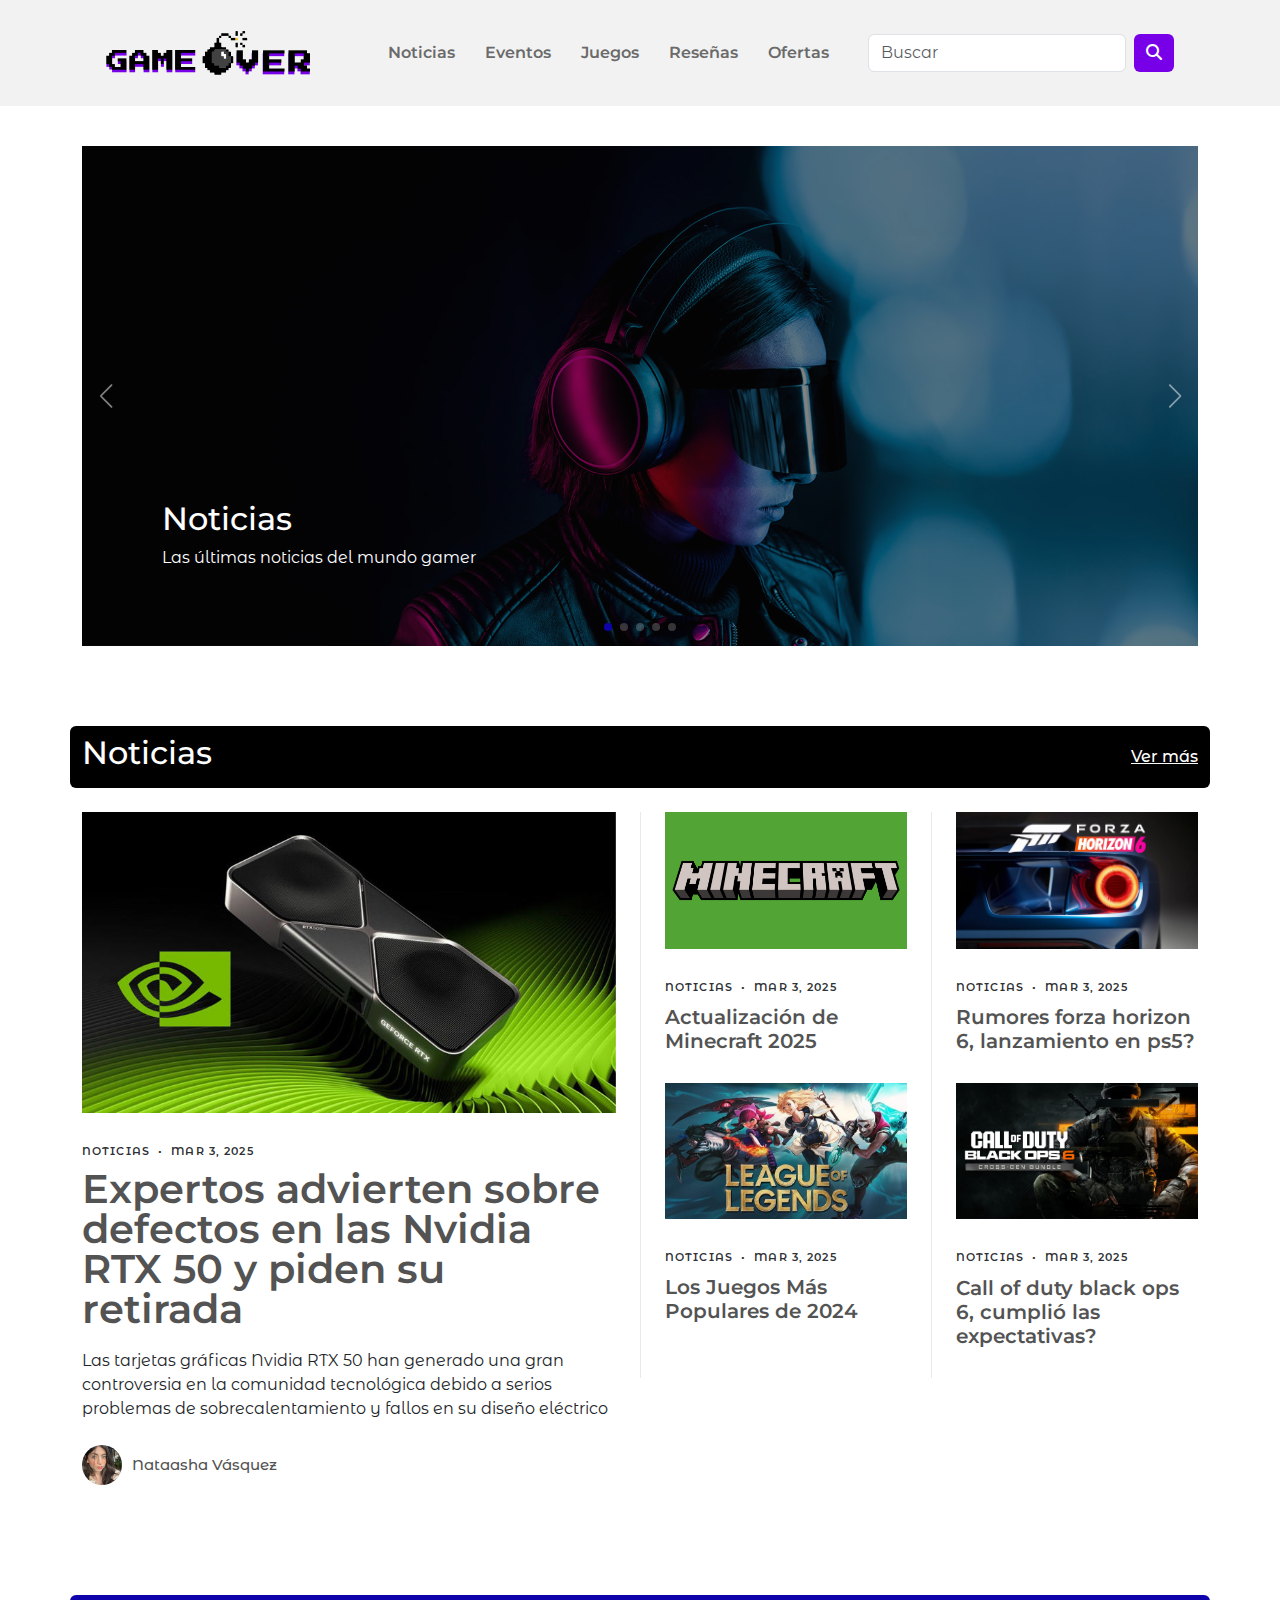
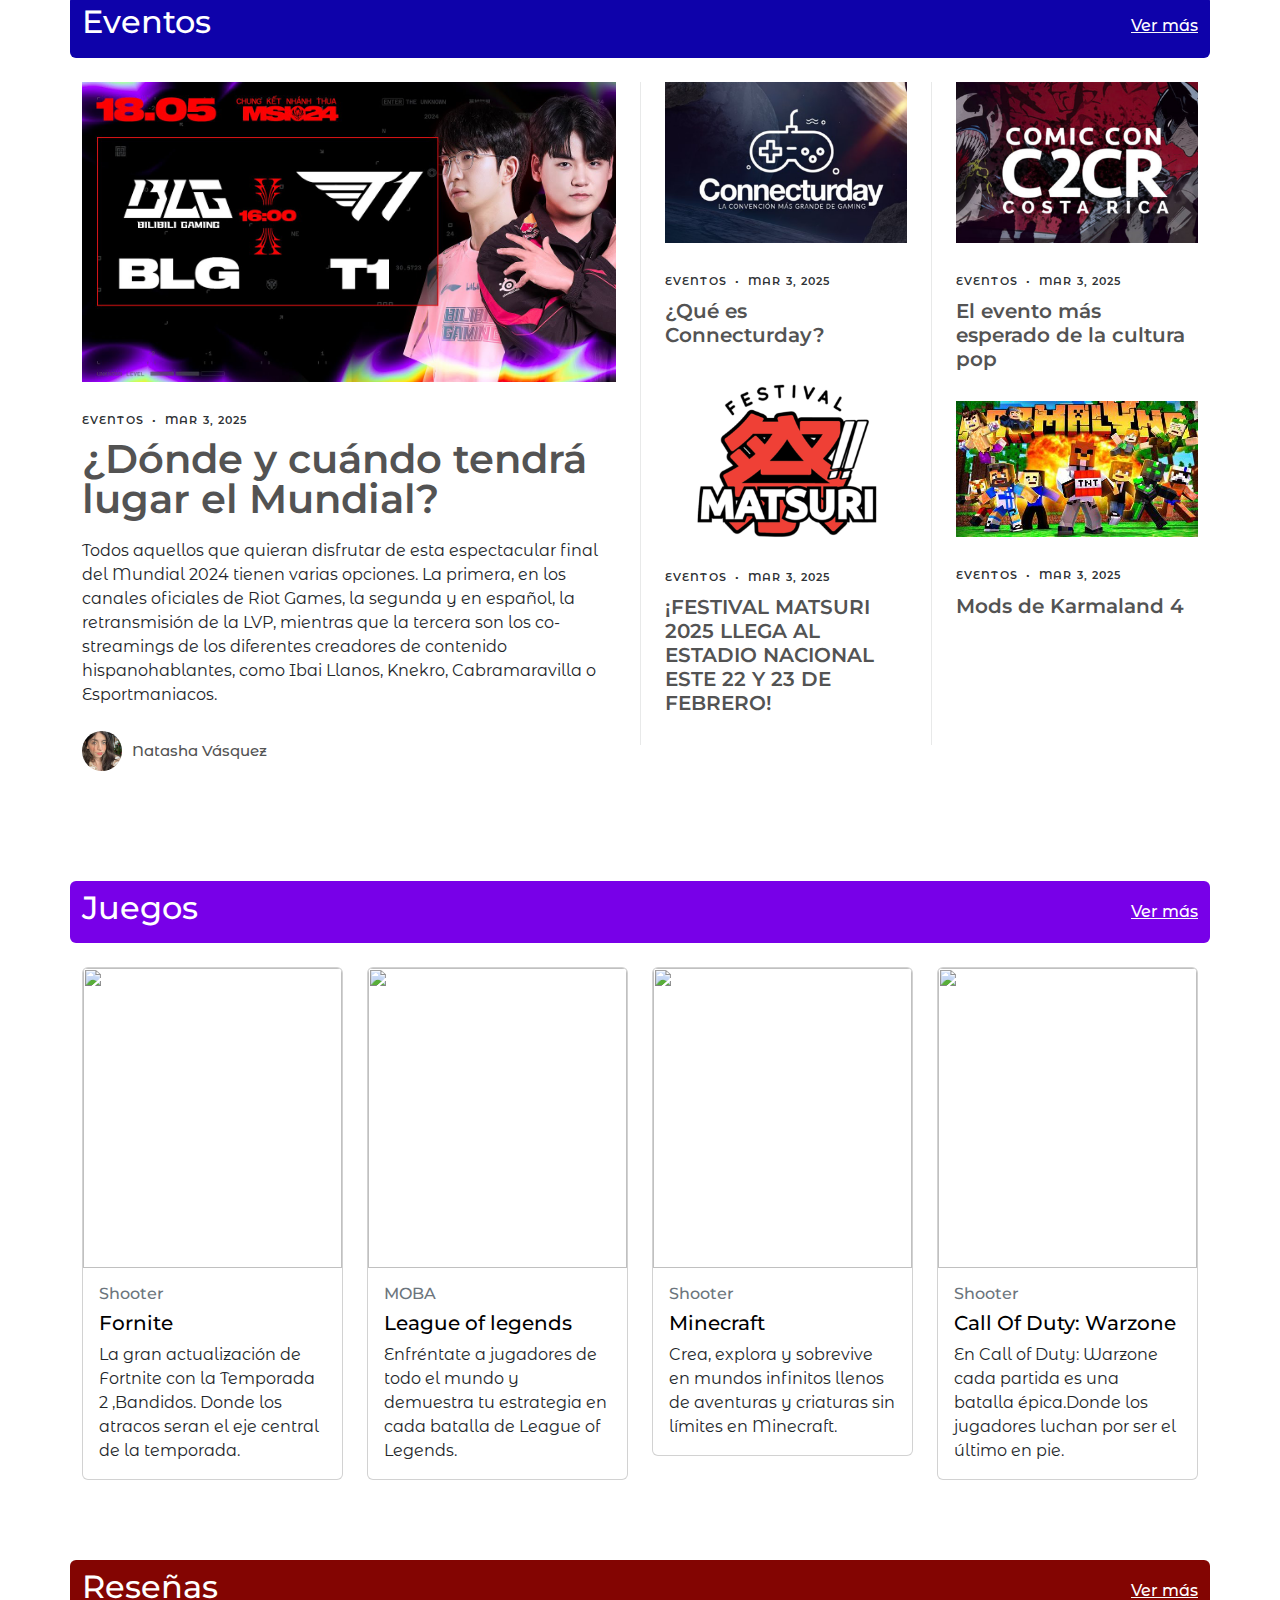
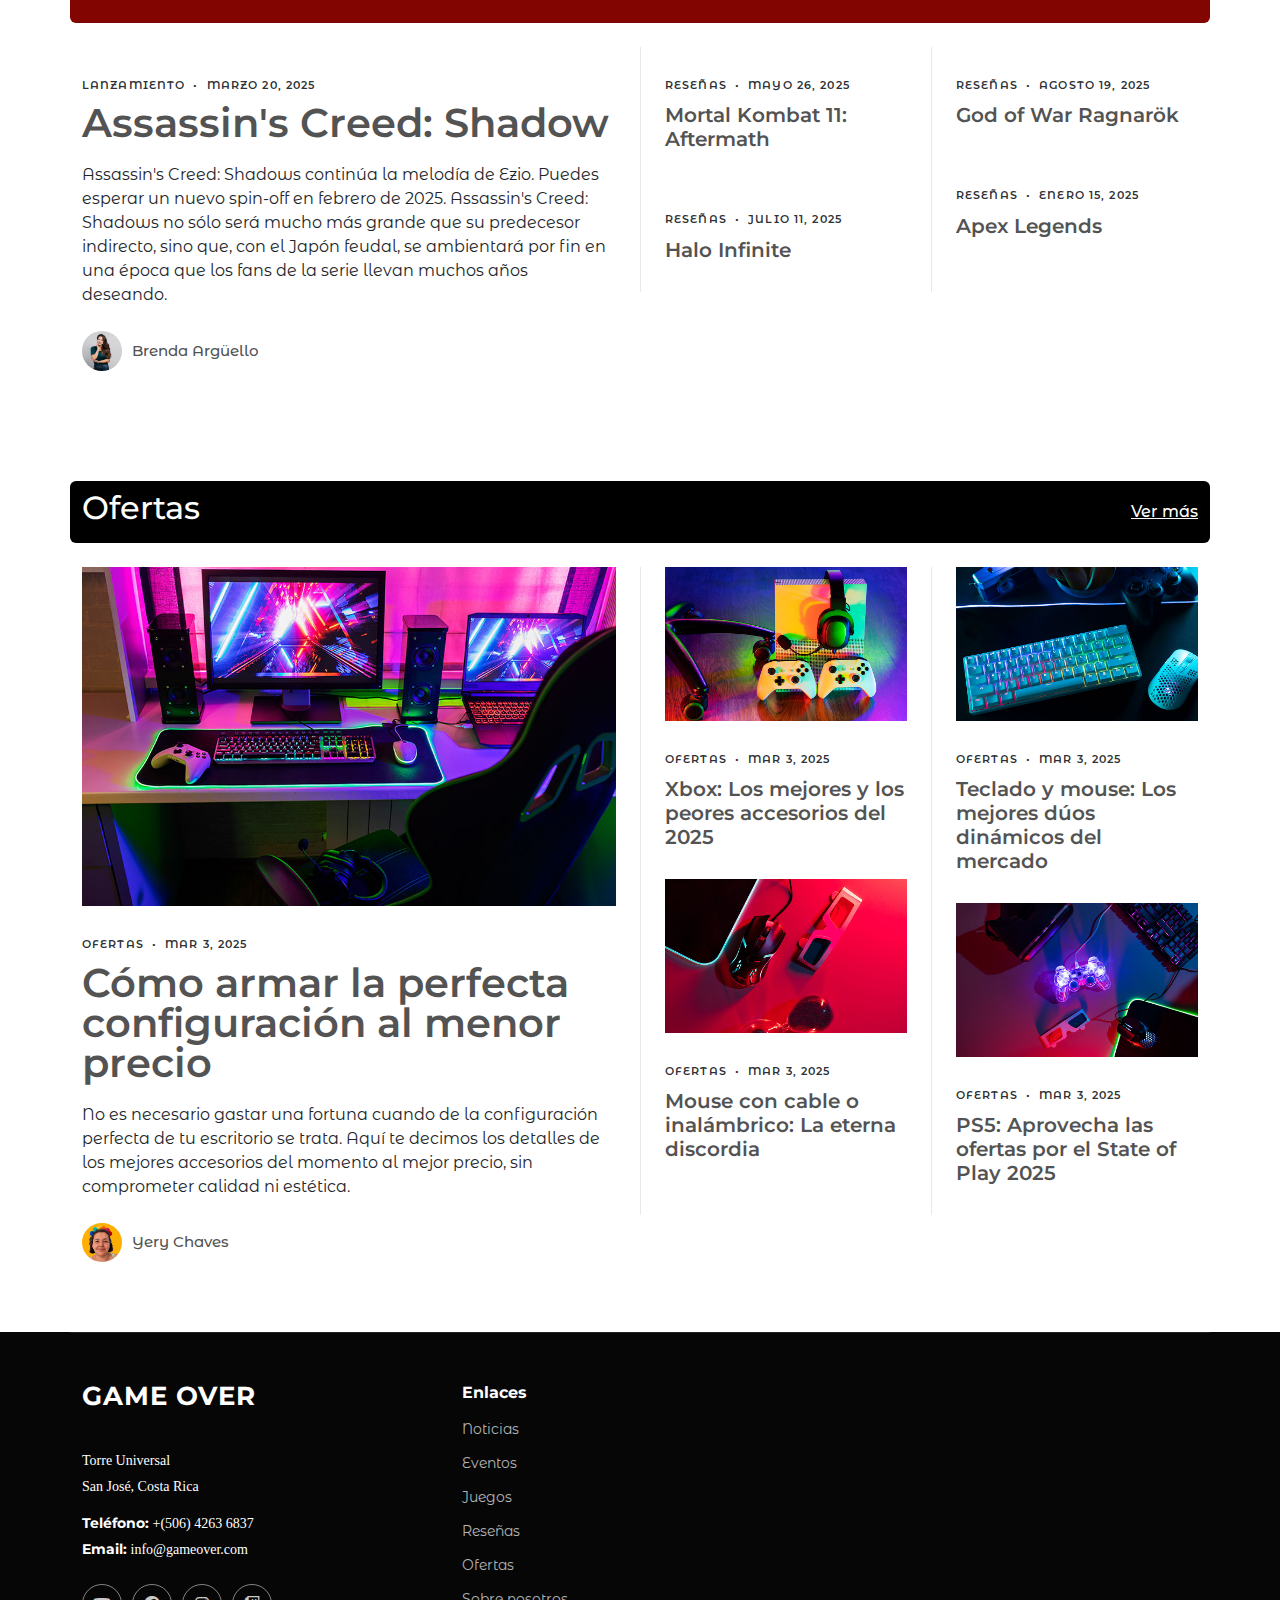
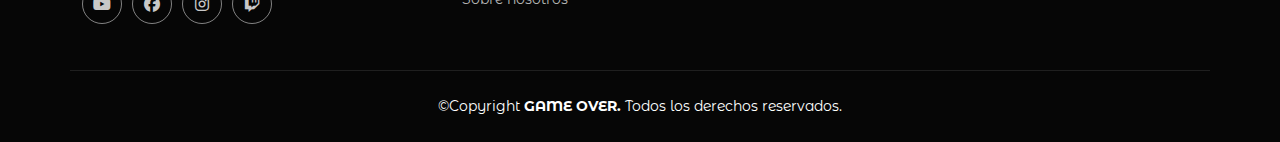
==== commit 661fb7d0: "se corrigen fechas en el index" ====
--- a/index.html
+++ b/index.html
@@ -655,7 +655,7 @@
                 <div class="post-meta">
                   <span class="date">Lanzamiento</span>
                   <span class="mx-1">•</span>
-                  <span>20 de marzo del 2025</span>
+                  <span>Marzo 20, 2025</span>
                 </div>
                 <h2>
                   <a href="resenas-nota.html">Assassin's Creed: Shadow</a>
@@ -696,7 +696,7 @@
                     /></a>
                     <div class="post-meta">
                       <span class="date">Reseñas</span>
-                      <span class="mx-1">•</span> <span>Mar 3, 2025</span>
+                      <span class="mx-1">•</span> <span>Mayo 26, 2025</span>
                     </div>
                     <h2>
                       <a href="resenas-nota.html"
@@ -713,7 +713,7 @@
                     /></a>
                     <div class="post-meta">
                       <span class="date">Reseñas</span>
-                      <span class="mx-1">•</span> <span>Mar 3, 2025</span>
+                      <span class="mx-1">•</span> <span>Julio 11, 2025</span>
                     </div>
                     <h2>
                       <a href="resenas-nota.html">Halo Infinite</a>
@@ -730,7 +730,7 @@
                     /></a>
                     <div class="post-meta">
                       <span class="date">Reseñas</span>
-                      <span class="mx-1">•</span> <span>Mar 3, 2025</span>
+                      <span class="mx-1">•</span> <span>Agosto 19, 2025</span>
                     </div>
                     <h2>
                       <a href="resenas-nota.html">God of War Ragnarök</a>
@@ -745,7 +745,7 @@
                     /></a>
                     <div class="post-meta">
                       <span class="date">Reseñas</span>
-                      <span class="mx-1">•</span> <span>Mar 3, 2025</span>
+                      <span class="mx-1">•</span> <span>Enero 15, 2025</span>
                     </div>
                     <h2>
                       <a href="resenas-nota.html">Apex Legends</a>
--- a/assets/css/styles.css
+++ b/assets/css/styles.css
@@ -49,6 +49,10 @@
 
 .text-game-title a:hover {
   text-decoration: underline;
+  color: black;
+}
+
+.text-game-title a {
   color: black;
 }
 
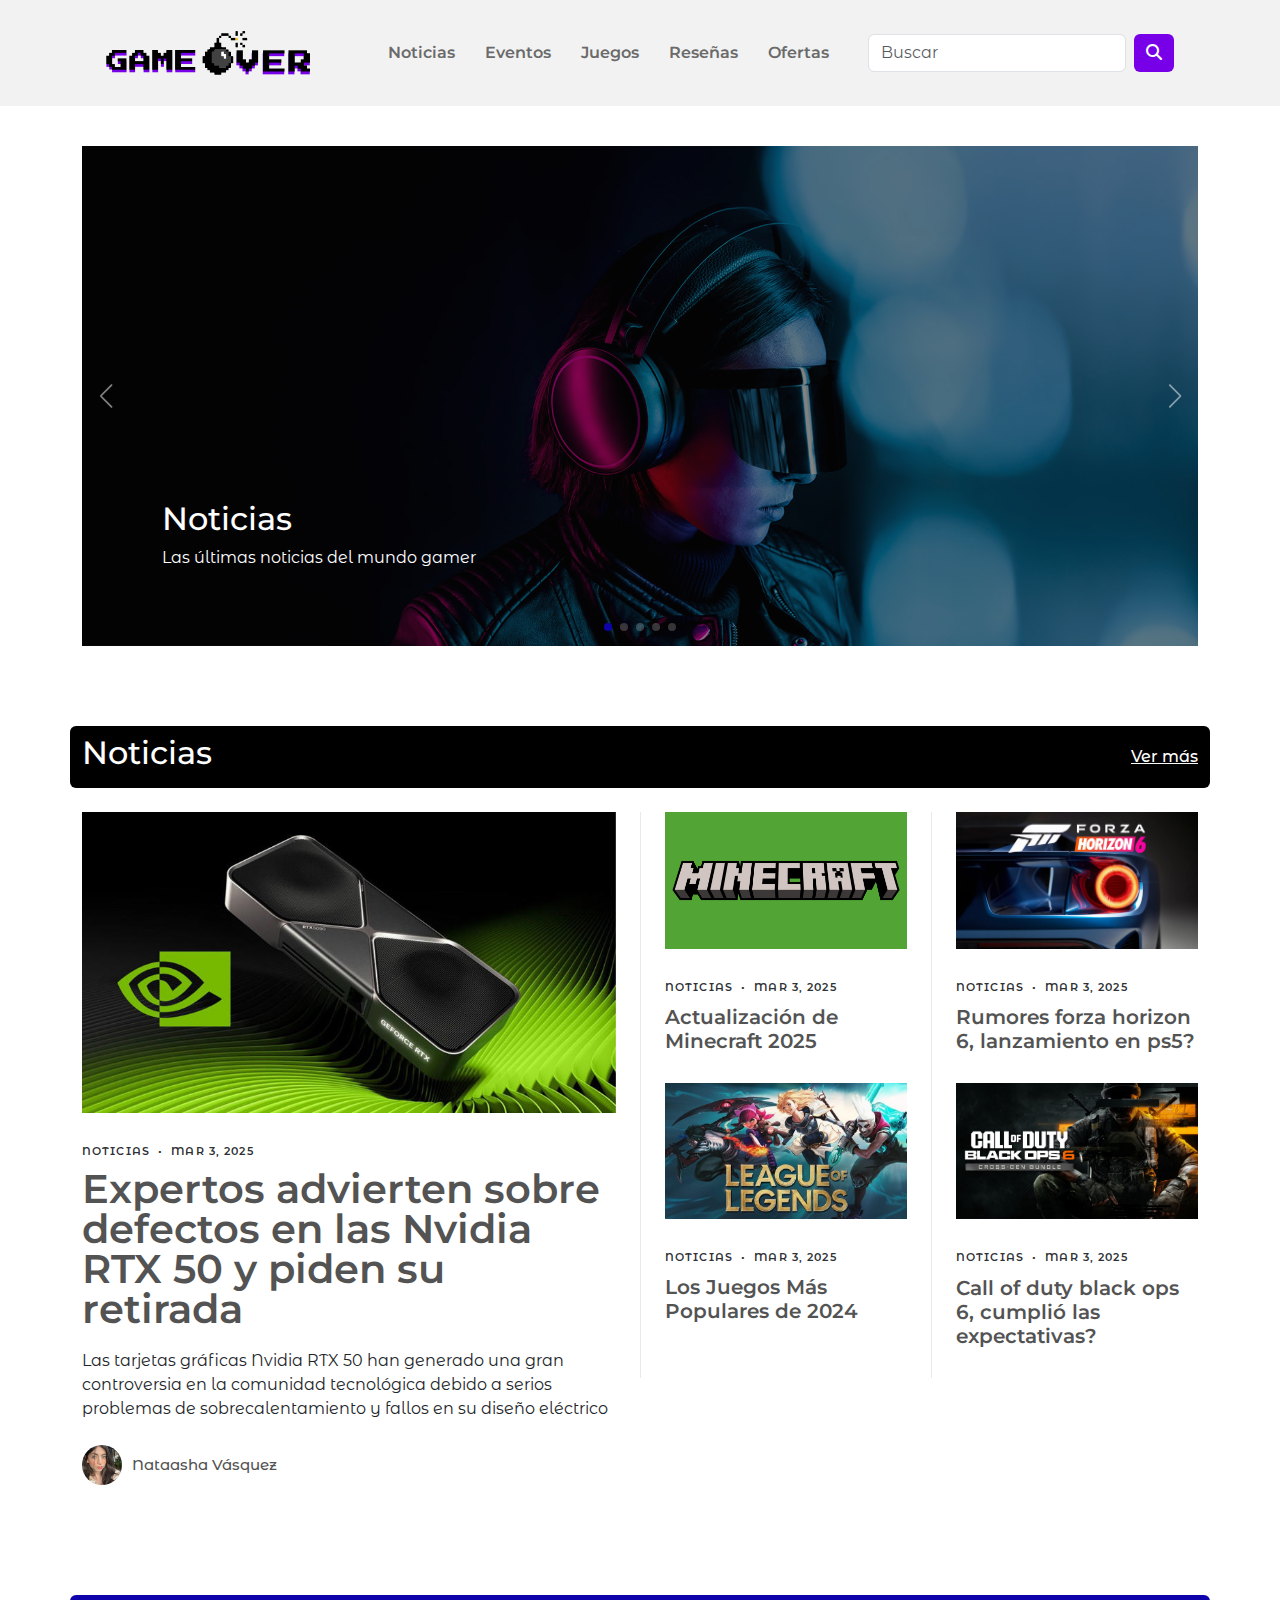
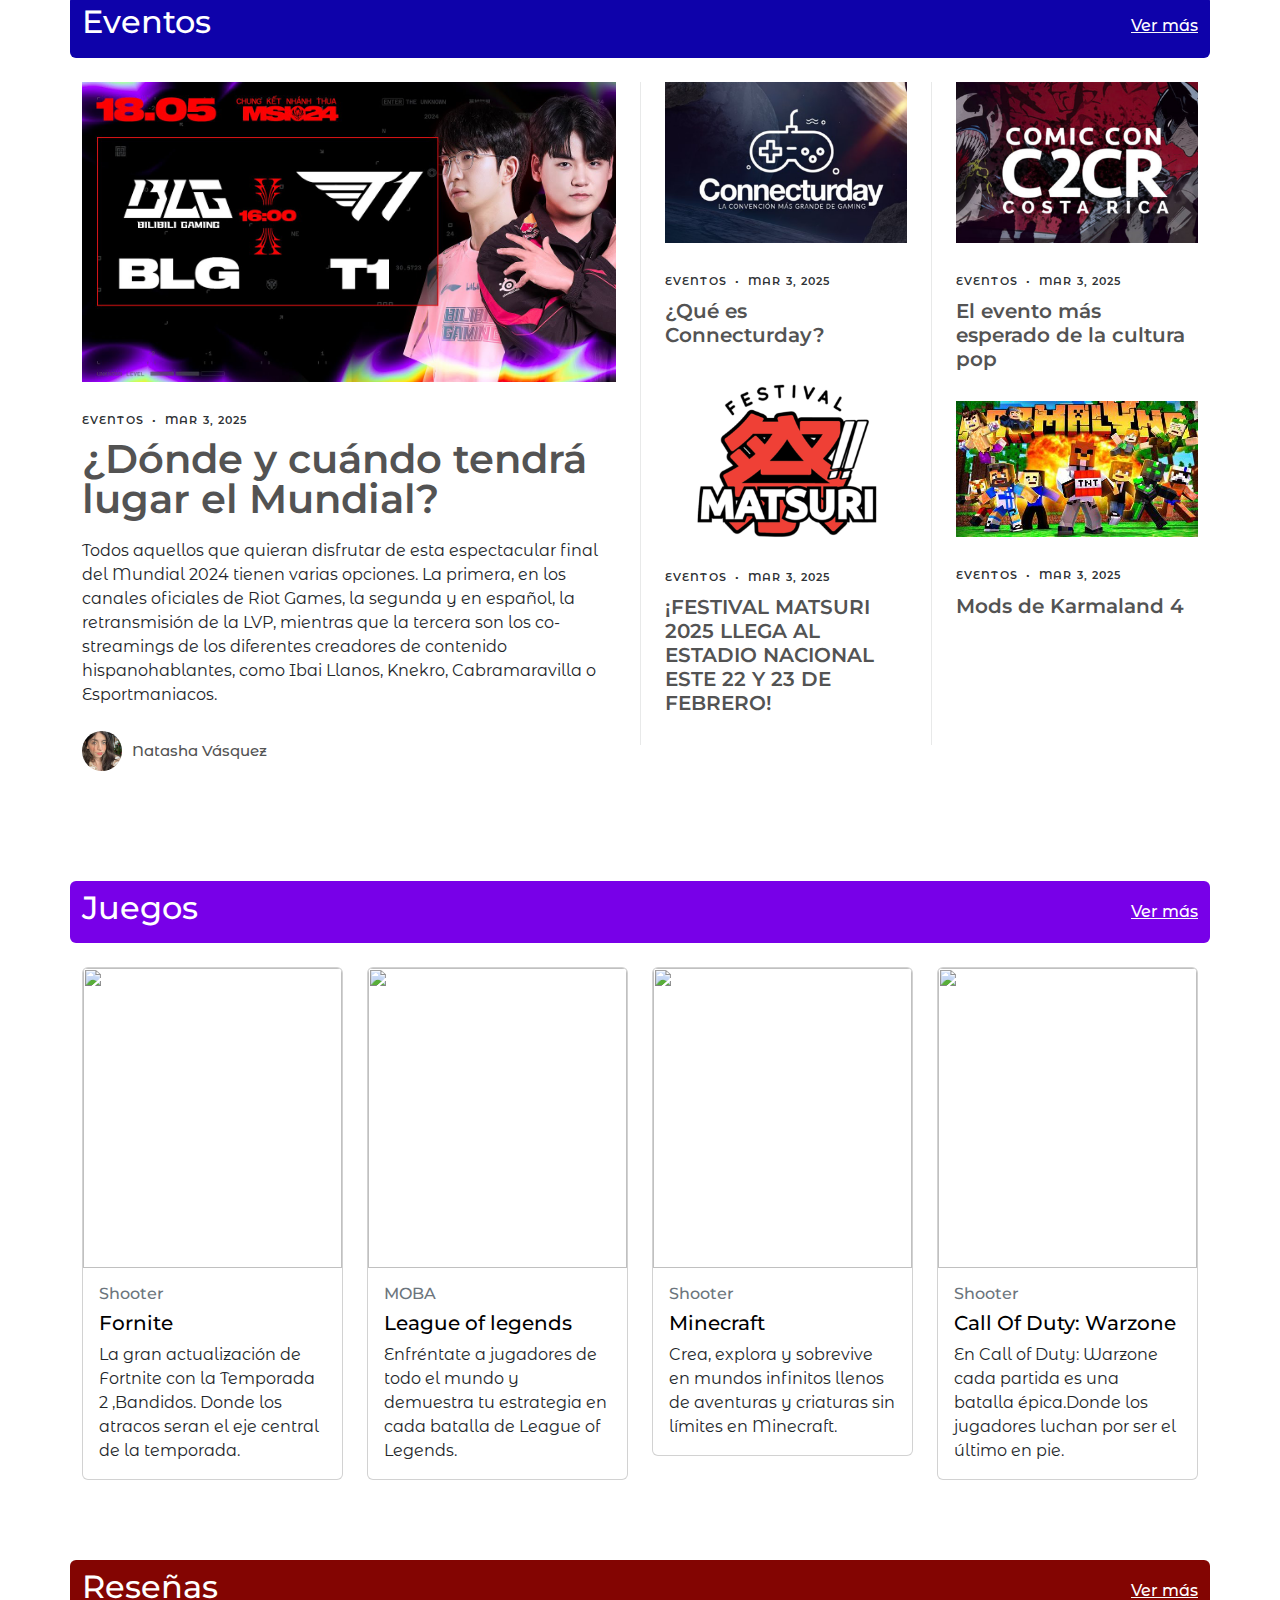
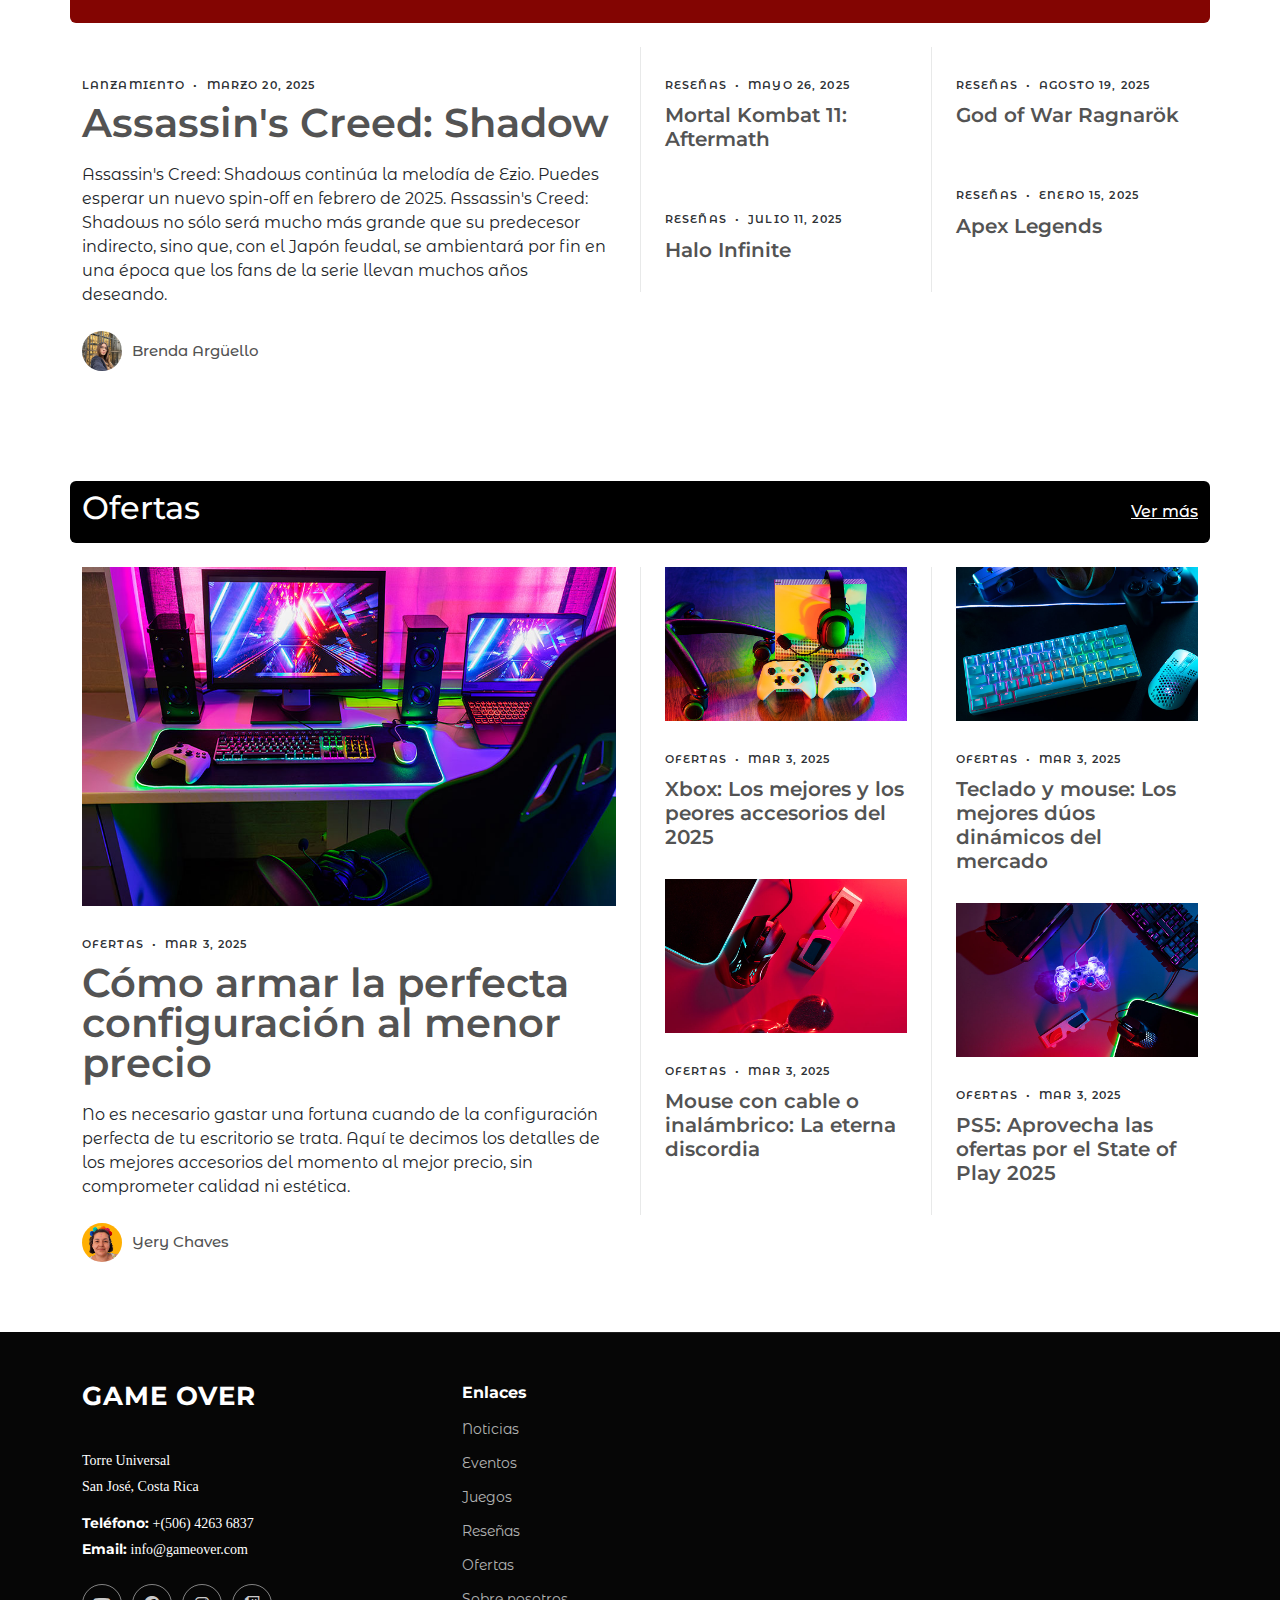
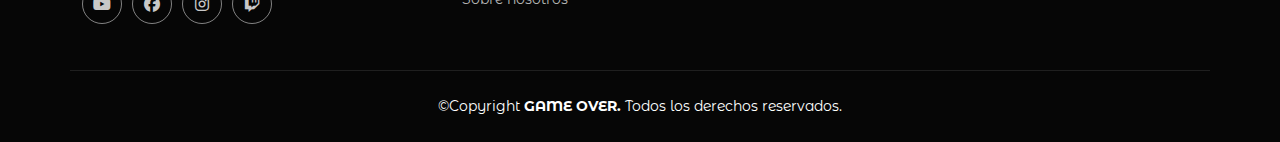
==== commit 30d20d8a: "se agrega foto en el index" ====
--- a/index.html
+++ b/index.html
@@ -672,7 +672,7 @@
                 <div class="d-flex align-items-center author">
                   <div class="photo">
                     <img
-                      src="assets/img/person-7.jpg"
+                      src="assets/img/img-bren2.jpg"
                       alt=""
                       class="img-fluid"
                     />
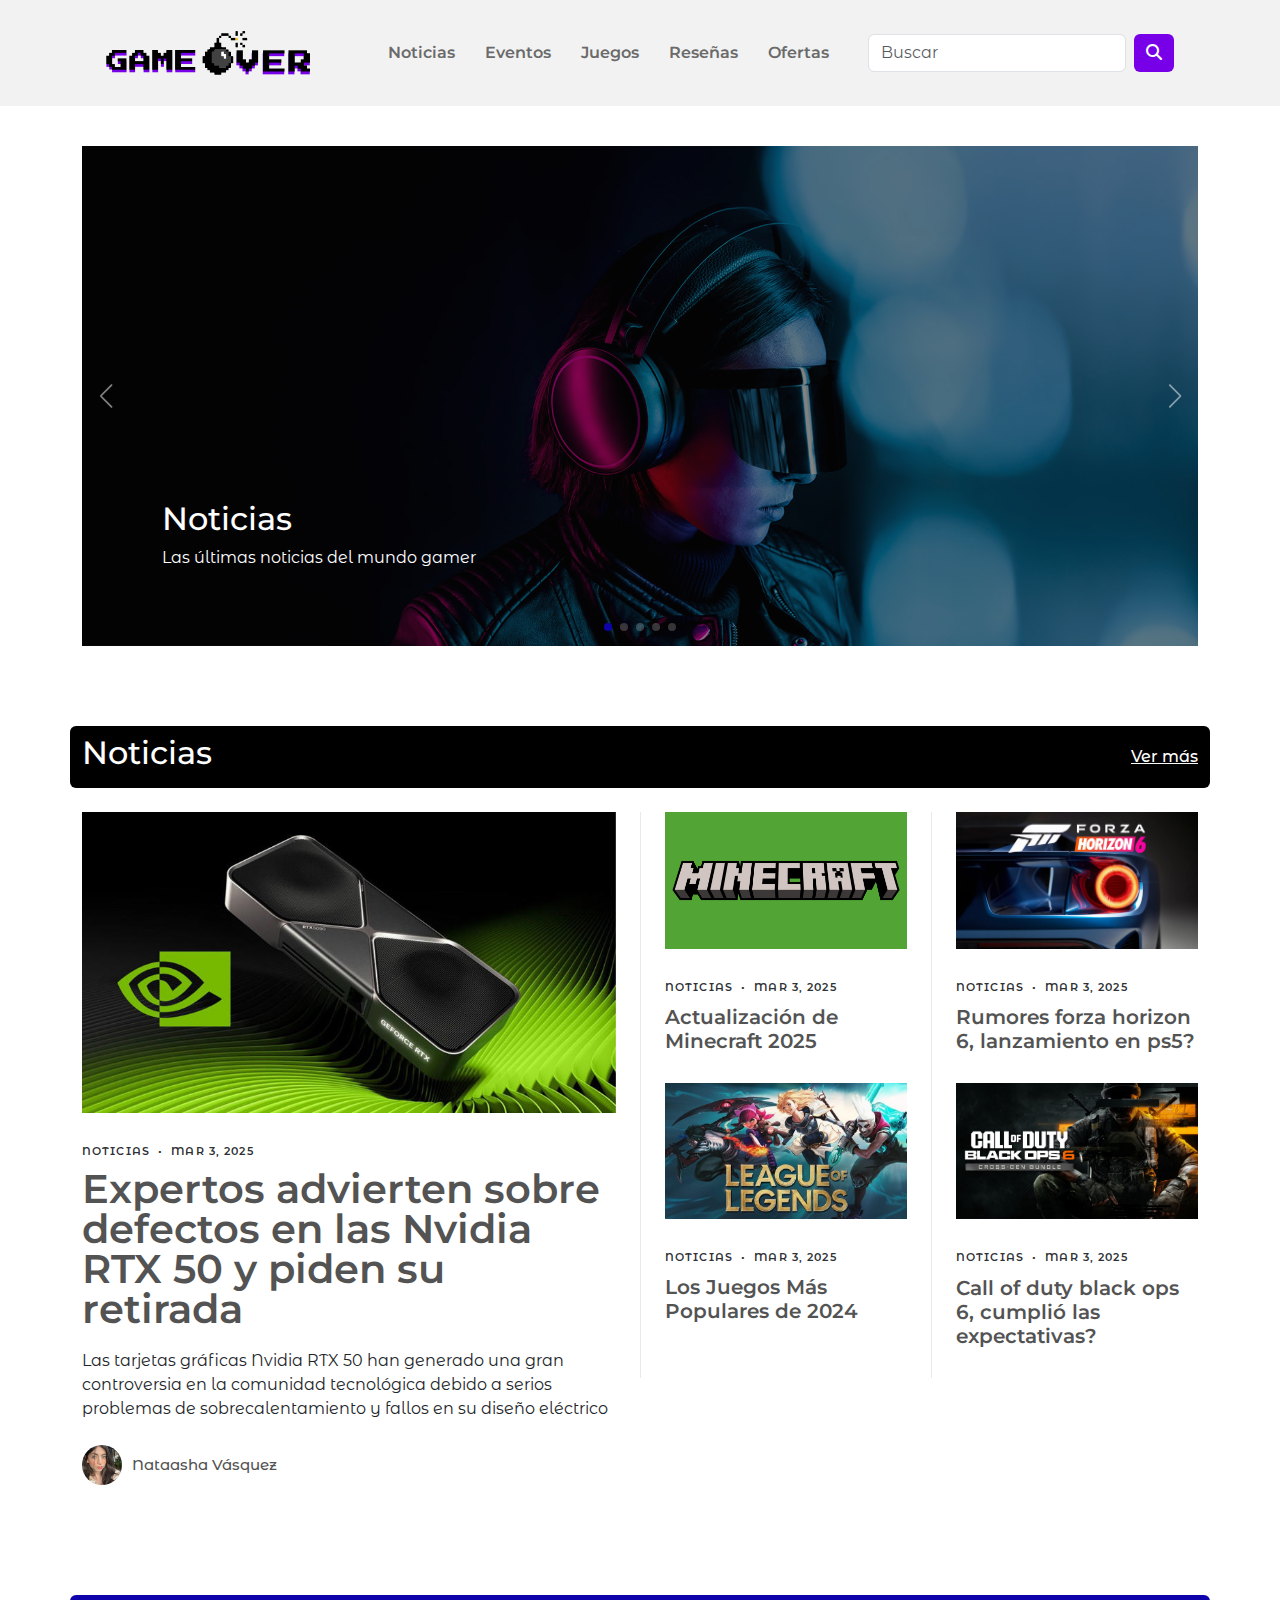
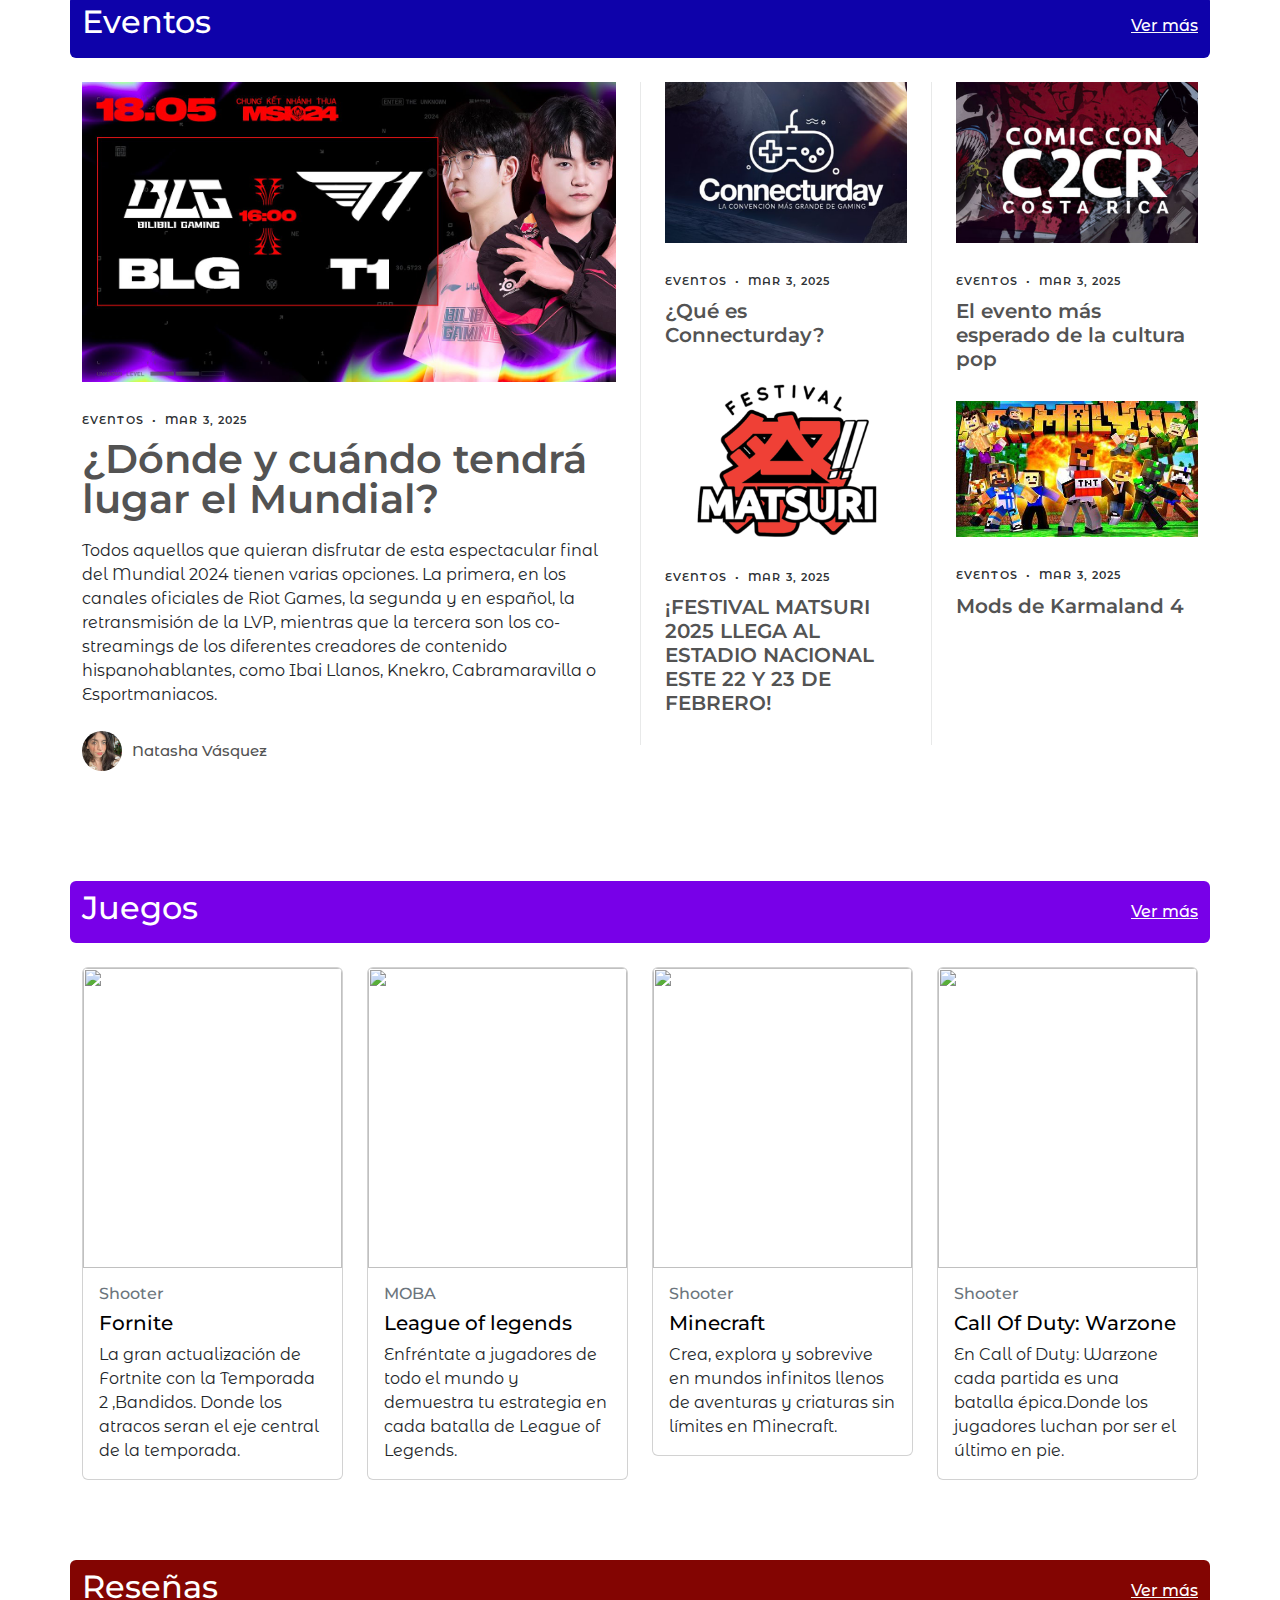
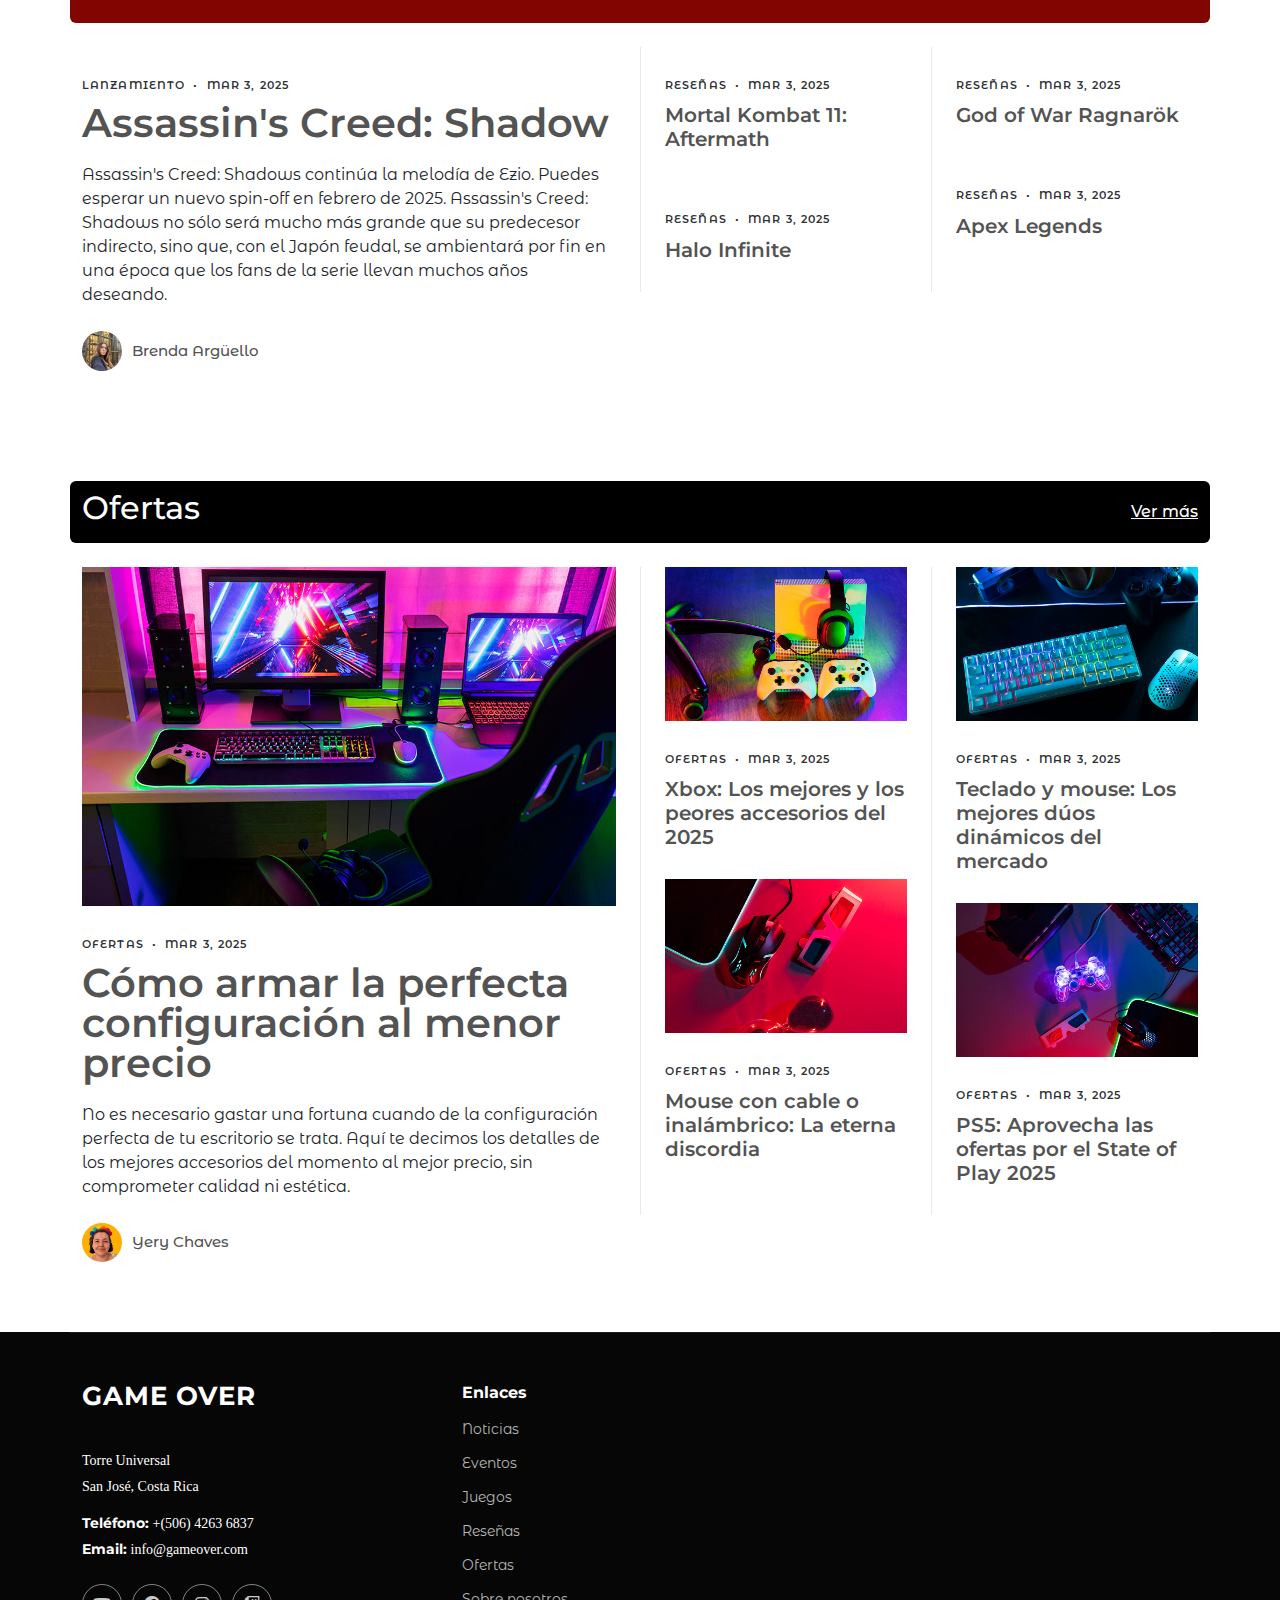
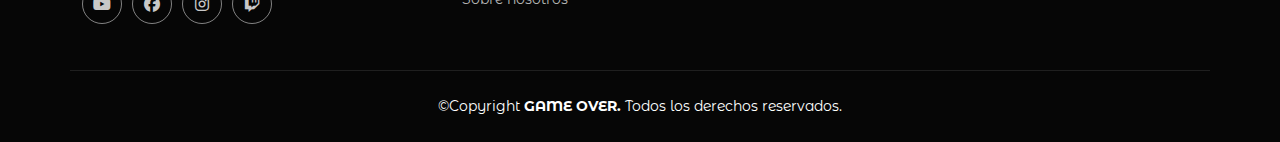
==== commit e39d05e8: "Se corrigen fechas" ====
--- a/index.html
+++ b/index.html
@@ -111,7 +111,7 @@
                   id="search-input"
                 />
                 <button
-                  class="btn btn-outline-success bg-color-buttom"
+                  class="btn bg-color-buttom"
                   type="button"
                   onclick="search()"
                 >
@@ -655,7 +655,7 @@
                 <div class="post-meta">
                   <span class="date">Lanzamiento</span>
                   <span class="mx-1">•</span>
-                  <span>Marzo 20, 2025</span>
+                  <span>Mar 3, 2025</span>
                 </div>
                 <h2>
                   <a href="resenas-nota.html">Assassin's Creed: Shadow</a>
@@ -696,7 +696,7 @@
                     /></a>
                     <div class="post-meta">
                       <span class="date">Reseñas</span>
-                      <span class="mx-1">•</span> <span>Mayo 26, 2025</span>
+                      <span class="mx-1">•</span> <span>Mar 3, 2025</span>
                     </div>
                     <h2>
                       <a href="resenas-nota.html"
@@ -713,7 +713,7 @@
                     /></a>
                     <div class="post-meta">
                       <span class="date">Reseñas</span>
-                      <span class="mx-1">•</span> <span>Julio 11, 2025</span>
+                      <span class="mx-1">•</span> <span>Mar 3, 2025</span>
                     </div>
                     <h2>
                       <a href="resenas-nota.html">Halo Infinite</a>
@@ -730,7 +730,7 @@
                     /></a>
                     <div class="post-meta">
                       <span class="date">Reseñas</span>
-                      <span class="mx-1">•</span> <span>Agosto 19, 2025</span>
+                      <span class="mx-1">•</span> <span>Mar 3, 2025</span>
                     </div>
                     <h2>
                       <a href="resenas-nota.html">God of War Ragnarök</a>
@@ -745,7 +745,7 @@
                     /></a>
                     <div class="post-meta">
                       <span class="date">Reseñas</span>
-                      <span class="mx-1">•</span> <span>Enero 15, 2025</span>
+                      <span class="mx-1">•</span> <span>Mar 3, 2025</span>
                     </div>
                     <h2>
                       <a href="resenas-nota.html">Apex Legends</a>
